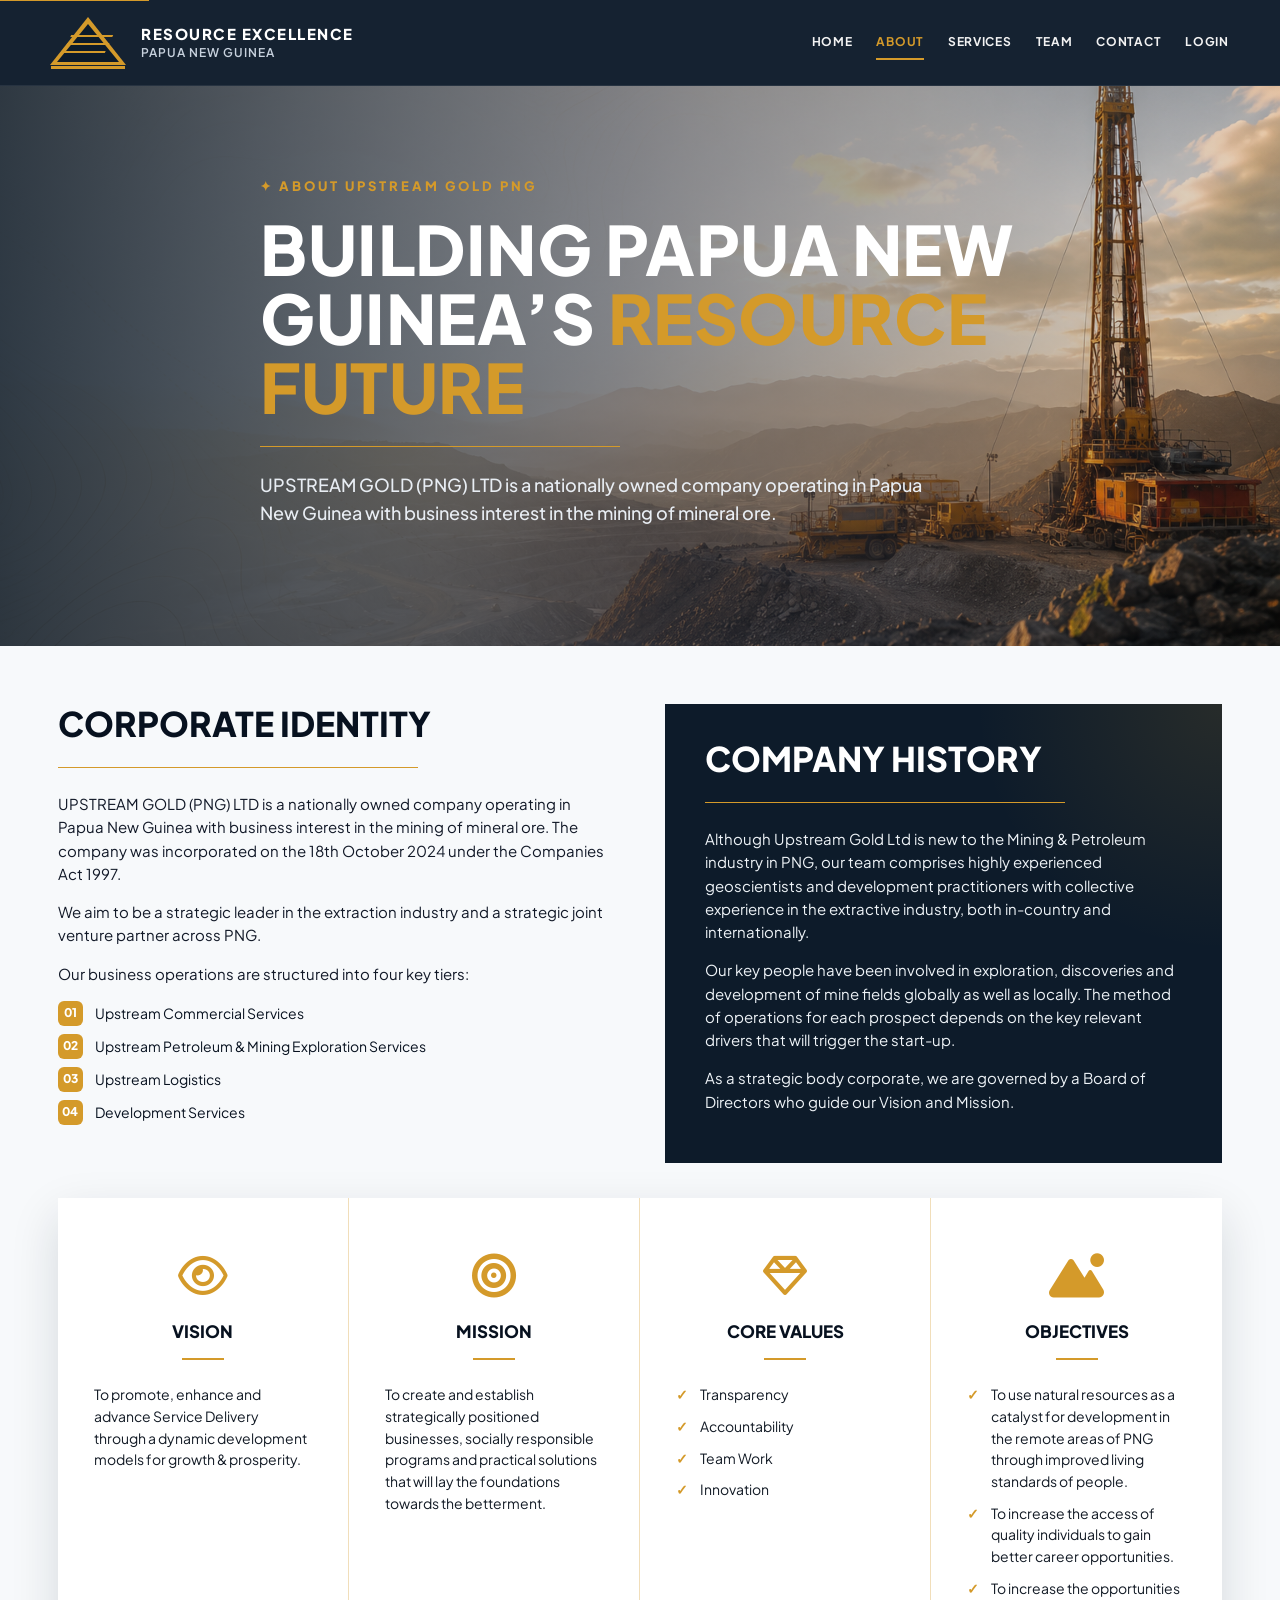
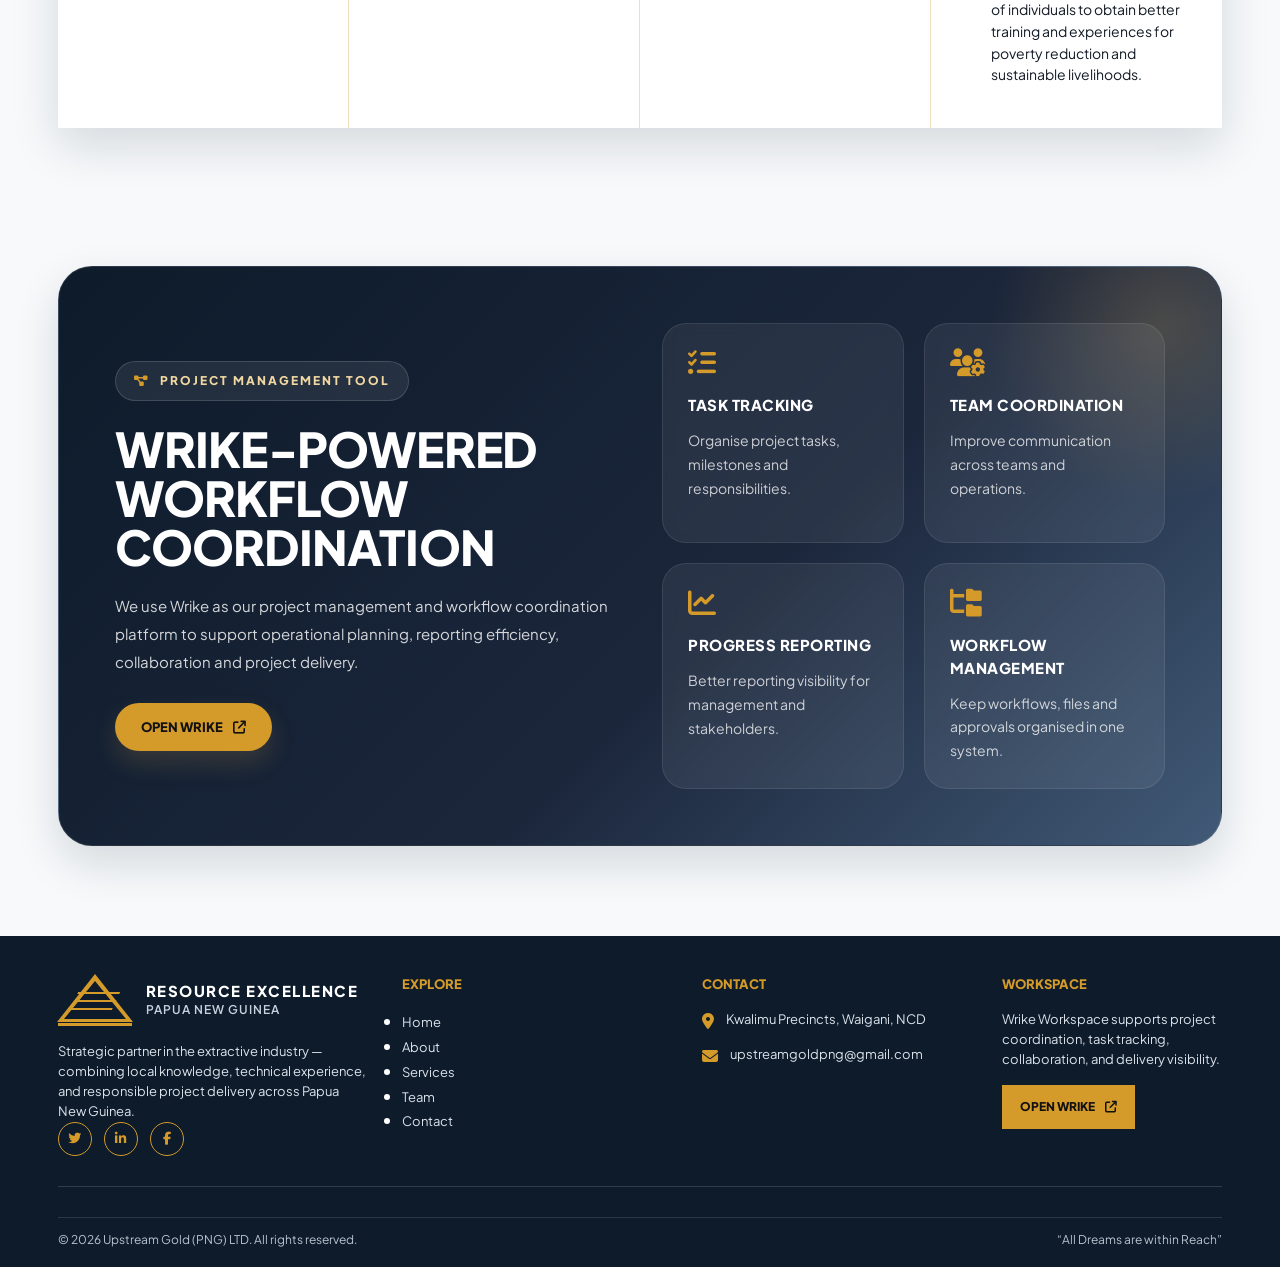
==== about.html @ c5312978 "Update about.html" ====
<!DOCTYPE html>
<html lang="en">
<head>
  <meta charset="UTF-8" />
  <meta name="viewport" content="width=device-width, initial-scale=1.0, viewport-fit=cover" />
  <title>About Us | Upstream Gold PNG LTD</title>

  <link rel="preconnect" href="https://fonts.googleapis.com">
  <link rel="preconnect" href="https://fonts.gstatic.com" crossorigin>
  <link href="https://fonts.googleapis.com/css2?family=Plus+Jakarta+Sans:wght@400;500;600;700;800;900&display=swap" rel="stylesheet">
  <link rel="stylesheet" href="https://cdnjs.cloudflare.com/ajax/libs/font-awesome/6.5.0/css/all.min.css">

  <style>
    *{box-sizing:border-box;margin:0;padding:0}
    :root{
      --navy:#061523;
      --navy2:#081c2e;
      --gold:#d49a2a;
      --gold2:#b87915;
      --white:#fff;
      --cream:#f3f1ed;
      --text:#07111f;
      --muted:#505b67;
      --line:rgba(212,154,42,.32);
      --primary:#0d1b2a;
      --secondary:#1b263b;
      --accent:#415a77;
      --soft:#778da9;
      --light:#e0e1dd;
      --panel:#f7f9fb;
      --gold-deep:#b88324;
      --border:rgba(255,255,255,.14);
      --shadow:0 18px 45px rgba(13,27,42,.14);
    }

    html{scroll-behavior:smooth}
    body{
      font-family:"Plus Jakarta Sans",Arial,sans-serif;
      color:var(--text);
      background:var(--light);
      line-height:1.55;
      overflow-x:hidden;
    }

    a{text-decoration:none;color:inherit}
    img{max-width:100%;display:block}
    .container{width:min(1180px,91%);margin:auto}

    .skip-link{position:absolute;top:-40px;left:0;background:var(--gold);padding:8px 14px;z-index:100;color:#111;font-weight:800}
    .skip-link:focus{top:0}

    header{height:86px;background:rgba(13,27,42,.96);backdrop-filter:blur(12px);display:flex;align-items:center;border-bottom:1px solid rgba(255,255,255,.08);position:sticky;top:0;z-index:50}
    nav{display:flex;align-items:center;justify-content:space-between;width:min(1180px,92%);margin:auto;gap:24px}
    .brand{display:flex;align-items:center;gap:16px;color:#fff;min-width:max-content}
    .brand-mark{width:74px;height:52px;position:relative;border-bottom:3px solid var(--gold)}
    .brand-mark:before,.brand-mark:after{content:"";position:absolute;border-left:38px solid transparent;border-right:38px solid transparent;border-bottom:48px solid transparent;left:-1px;top:0}
    .brand-mark:before{border-bottom-color:var(--gold)}
    .brand-mark:after{border-left-width:31px;border-right-width:31px;border-bottom:38px solid var(--primary);left:6px;top:7px}
    .brand-mark span{position:absolute;z-index:2;left:16px;top:26px;width:42px;height:2px;background:var(--gold);box-shadow:0 -8px 0 var(--gold),0 8px 0 var(--gold);transform:skewX(-25deg)}
    .brand-title{font-size:15px;letter-spacing:1.5px;font-weight:900;line-height:1.12;text-transform:uppercase}
    .brand-title small{display:block;font-size:12px;color:#c8d2de;letter-spacing:1px;font-weight:600;margin-top:3px}
    .menu{display:flex;gap:24px;align-items:center;font-size:12px;text-transform:uppercase;letter-spacing:.7px;color:#f3f3f3;font-weight:700}
    .menu a{position:relative;white-space:nowrap}
    .menu a.active,.menu a:hover{color:var(--gold)}
    .menu a:after{content:"";position:absolute;left:0;bottom:-8px;width:0;height:2px;background:var(--gold);transition:.25s}
    .menu a:hover:after,.menu a.active:after{width:100%}
    .menu-toggle{display:none;background:none;border:0;color:var(--gold);font-size:26px;cursor:pointer}

    .logo-mark{
      width:58px;
      height:58px;
      position:relative;
    }

    .logo-mark:before{
      content:"";
      position:absolute;
      inset:0;
      clip-path:polygon(50% 0,100% 100%,76% 100%,50% 42%,24% 100%,0 100%);
      background:var(--gold);
    }

    .logo-mark:after{
      content:"";
      position:absolute;
      left:16px;
      top:27px;
      width:28px;
      height:20px;
      border-left:6px solid var(--primary);
      border-right:6px solid var(--primary);
      border-bottom:6px solid var(--primary);
      transform:skewX(-10deg);
    }

    .brand-text{
      font-weight:900;
      font-size:22px;
      line-height:1.05;
      letter-spacing:4px;
    }

    .brand-text small{
      display:block;
      font-size:8px;
      letter-spacing:.8px;
      color:#fff;
      margin-top:5px;
    }

    
.hero{
      min-height:560px;
      background:linear-gradient(90deg,rgba(13,27,42,.86) 0%,rgba(27,38,59,.55) 48%,rgba(13,27,42,.08) 100%),url('hero.png');
      background-size:cover;
      background-position:center;
      display:flex;
      align-items:center;
      position:relative;
      color:#fff;
    }

    .hero-content{
      max-width:760px;
      padding:76px 0;
    }

    .kicker{
      font-size:13px;
      letter-spacing:3px;
      color:var(--gold);
      text-transform:uppercase;
      font-weight:800;
      margin-bottom:18px;
    }

    .hero h1{
      font-size:clamp(38px,6vw,68px);
      line-height:1.02;
      text-transform:uppercase;
      letter-spacing:.5px;
      font-weight:900;
      color:#fff;
      max-width:850px;
    }

    .hero h1 span{
      color:var(--gold);
    }

    .gold-line{
      height:1px;
      background:var(--gold);
      width:min(360px,80%);
      margin:24px 0;
    }

    .hero p{
      font-size:18px;
      max-width:670px;
      color:#e8edf3;
      margin-bottom:30px;
      font-weight:500;
    }


    

    .section{
      padding:58px 0 0;
      background:var(--panel);
    }

    .identity-grid{
      display:grid;
      grid-template-columns:1fr 1fr;
      gap:50px;
      align-items:stretch;
    }

    .identity-card{
      padding:0 0 25px;
    }

    .history-card{
      background:var(--primary);
      color:#fff;
      padding:35px 40px;
      min-height:360px;
      background-image:radial-gradient(circle at top right,rgba(212,154,42,.13),transparent 34%);
    }

    .section-title{
      font-size:34px;
      font-weight:900;
      text-transform:uppercase;
      line-height:1.15;
      margin-bottom:14px;
    }

    .identity-card p,
    .history-card p{
      font-size:15px;
      margin-bottom:15px;
    }

    .identity-card p{color:#111827}
    .history-card p{color:#eef3f7}

    .tiers{
      margin-top:16px;
      display:grid;
      gap:8px;
    }

    .tier{
      display:flex;
      align-items:center;
      gap:12px;
      font-size:14px;
    }

    .tier span{
      width:25px;
      height:25px;
      border-radius:6px;
      background:var(--gold);
      color:#fff;
      font-size:12px;
      font-weight:900;
      display:grid;
      place-items:center;
    }

    .values-wrap{
      padding:35px 0 58px;
      background:var(--panel);
    }

    .values-grid{
      background:#ffffff;
      display:grid;
      grid-template-columns:repeat(4,1fr);
      box-shadow:var(--shadow);
    }

    .value-card{
      padding:42px 36px;
      min-height:310px;
      border-right:1px solid var(--line);
      text-align:left;
    }

    .value-card:last-child{border-right:none}

    .value-card .icon{
      color:var(--gold);
      font-size:44px;
      height:56px;
      margin-bottom:22px;
      text-align:center;
    }

    .value-card h3{
      text-align:center;
      font-size:17px;
      font-weight:900;
      text-transform:uppercase;
      margin-bottom:14px;
    }

    .value-card .small-line{
      width:42px;
      height:2px;
      background:var(--gold);
      margin:0 auto 24px;
    }

    .value-card p,
    .value-card li{
      font-size:14px;
      color:#121a25;
    }

    .value-card ul{
      list-style:none;
      display:grid;
      gap:10px;
    }

    .value-card li{
      display:flex;
      gap:12px;
      align-items:flex-start;
    }

    .value-card li:before{
      content:"✓";
      color:var(--gold);
      font-weight:900;
    }

    footer{
      background:var(--primary);
      color:#fff;
      padding:38px 0 18px;
    }

    .footer-grid{
      display:grid;
      grid-template-columns:1.4fr 1.2fr 1.2fr 1fr;
      gap:35px;
      padding-bottom:30px;
      border-bottom:1px solid rgba(255,255,255,.15);
    }

    .footer-brand{
      display:flex;
      align-items:center;
      gap:14px;
      margin-bottom:15px;
    }

    footer h4{
      color:var(--gold);
      font-size:13px;
      text-transform:uppercase;
      margin-bottom:15px;
      font-weight:900;
    }

    footer p,
    footer a{
      color:#dbe3ec;
      font-size:13px;
    }

    .footer-links{
      columns:2;
    }

    .footer-links a{
      display:block;
      margin-bottom:8px;
    }

    .contact-line{
      display:flex;
      gap:12px;
      margin-bottom:10px;
      align-items:flex-start;
    }

    .contact-line i{color:var(--gold);margin-top:3px}

    .social{
      display:flex;
      gap:12px;
    }

    .social a{
      width:34px;
      height:34px;
      border:1px solid var(--gold);
      border-radius:50%;
      color:var(--gold);
      display:grid;
      place-items:center;
      font-size:13px;
    }

    .copy{
      display:flex;
      justify-content:space-between;
      gap:20px;
      padding-top:18px;
      color:#b7c1cc;
      font-size:12px;
    }

    @media(max-width:980px){
      .identity-grid{grid-template-columns:1fr}
      .values-grid{grid-template-columns:1fr 1fr}
      .footer-grid{grid-template-columns:1fr 1fr}
    }

    @media(max-width:820px){
      .menu-toggle{display:block}
      .menu{position:fixed;top:86px;left:-100%;width:min(340px,88%);height:calc(100vh - 86px);background:var(--primary);flex-direction:column;align-items:flex-start;padding:28px;transition:.3s;box-shadow:20px 0 45px rgba(0,0,0,.2)}
      .menu.active{left:0}
      .brand-title{display:none}
    }

    
.footer ul{list-style:none;padding:0}
.footer li{margin:8px 0}
.footer li a{display:flex;justify-content:space-between;gap:10px}
.footer li a:after{content:'›';color:var(--gold)}
.footer li a:hover{color:var(--gold)}
.wrike-btn{display:inline-flex;align-items:center;gap:10px;background:var(--gold);color:#111;font-weight:900;text-transform:uppercase;font-size:12px;padding:13px 18px;margin-top:15px}
.copyright{border-top:1px solid rgba(255,255,255,.12);margin-top:30px;padding-top:13px;display:flex;justify-content:space-between;font-size:12px;color:#b9c3cf;gap:16px}


@media(max-width:560px){
      .hero h1{font-size:40px}
      .hero{min-height:500px}
      .values-grid{grid-template-columns:1fr}
      .value-card{border-right:none;border-bottom:1px solid var(--line)}
      .footer-grid{grid-template-columns:1fr}
      .copy{flex-direction:column}
    }
  

/* WRIKE SECTION - MATCHED TO SERVICES STYLE + ABOUT PALETTE */
.wrike-section{
  padding:80px 0 90px;
  background:var(--panel);
}

.wrike-card{
  background:linear-gradient(135deg,var(--primary) 0%,var(--secondary) 58%,var(--accent) 100%);
  border-radius:34px;
  padding:56px;
  display:grid;
  grid-template-columns:1fr 1fr;
  gap:45px;
  color:#fff;
  box-shadow:var(--shadow);
  align-items:stretch;
  border:1px solid rgba(255,255,255,.10);
  position:relative;
  overflow:hidden;
}

.wrike-card:before{
  content:"";
  position:absolute;
  width:360px;
  height:360px;
  border-radius:50%;
  right:-120px;
  top:-120px;
  background:radial-gradient(circle,rgba(212,162,76,.22),transparent 68%);
  pointer-events:none;
}

.wrike-left,
.wrike-right{
  position:relative;
  z-index:1;
  display:flex;
  flex-direction:column;
  justify-content:center;
}

.wrike-badge{
  display:inline-flex;
  align-items:center;
  gap:10px;
  padding:10px 18px;
  border-radius:50px;
  background:rgba(255,255,255,.08);
  border:1px solid rgba(255,255,255,.14);
  margin-bottom:24px;
  font-size:12px;
  text-transform:uppercase;
  letter-spacing:2px;
  color:#f1d7a1;
  font-weight:800;
  width:fit-content;
}

.wrike-badge i{
  color:var(--gold);
}

.wrike-left h3{
  font-size:clamp(32px,4vw,48px);
  margin-bottom:20px;
  line-height:1.02;
  font-weight:900;
  letter-spacing:-.8px;
  text-transform:uppercase;
}

.wrike-left p{
  line-height:1.85;
  color:rgba(255,255,255,.82);
  margin-bottom:28px;
  font-size:15px;
  max-width:560px;
}

.wrike-login-btn{
  display:inline-flex;
  align-items:center;
  gap:10px;
  background:var(--gold);
  color:#111;
  text-decoration:none;
  padding:14px 26px;
  border-radius:50px;
  font-weight:900;
  transition:.3s ease;
  width:fit-content;
  text-transform:uppercase;
  font-size:13px;
  box-shadow:0 12px 24px rgba(212,162,76,.18);
}

.wrike-login-btn:hover{
  background:#e0af58;
  transform:translateY(-3px);
}

.wrike-grid{
  display:grid;
  grid-template-columns:repeat(2,1fr);
  gap:20px;
  height:100%;
}

.wrike-feature{
  background:rgba(255,255,255,.065);
  border-radius:24px;
  padding:25px;
  border:1px solid rgba(255,255,255,.09);
  display:flex;
  flex-direction:column;
  min-height:220px;
  backdrop-filter:blur(6px);
  transition:.3s ease;
}

.wrike-feature:hover{
  background:rgba(255,255,255,.095);
  transform:translateY(-5px);
}

.wrike-feature i{
  color:var(--gold);
  font-size:28px;
  margin-bottom:16px;
}

.wrike-feature h4{
  margin-bottom:12px;
  font-size:15px;
  min-height:24px;
  text-transform:uppercase;
  letter-spacing:.5px;
  font-weight:900;
}

.wrike-feature p{
  line-height:1.7;
  color:rgba(255,255,255,.76);
  font-size:14px;
}

@media(max-width:1040px){
  .wrike-card{
    grid-template-columns:1fr;
  }
}

@media(max-width:768px){
  .wrike-section{
    padding:60px 0 70px;
  }

  .wrike-card{
    padding:40px 28px;
    border-radius:26px;
  }

  .wrike-grid{
    grid-template-columns:1fr;
  }

  .wrike-feature{
    min-height:auto;
  }
}

</style>
</head>

<body>
<a href="#main-content" class="skip-link">Skip to content</a>

<header>
  <nav>
    <a class="brand" href="index.html" aria-label="Home">
      <div class="brand-mark"><span></span></div>
      <div class="brand-title">Resource Excellence<small>Papua New Guinea</small></div>
    </a>
    <button class="menu-toggle" id="mobileMenuBtn" aria-label="Menu" aria-expanded="false"><i class="fas fa-bars"></i></button>
    <div class="menu" id="navLinks">
      <a href="index.html">Home</a>
      <a href="about.html" class="active">About</a>
      <a href="services.html">Services</a>
      <a href="team.html">Team</a>
      <a href="contact.html">Contact</a>
      <a href="login.html">Login</a>
    </div>
  </nav>
</header>

<main id="main-content">

  <section class="hero">
    <div class="container hero-content">
      <div class="kicker">✦ About Upstream Gold PNG</div>
      <h1>Building Papua New Guinea’s <span>Resource Future</span></h1>
      <div class="gold-line"></div>

      <p>
        UPSTREAM GOLD (PNG) LTD is a nationally owned company operating in Papua New Guinea
        with business interest in the mining of mineral ore.
      </p>

      
    </div>
  </section>

  <section class="section">
    <div class="container identity-grid">

      <div class="identity-card">
        <h2 class="section-title">Corporate Identity</h2>
        <div class="gold-line"></div>

        <p>
          UPSTREAM GOLD (PNG) LTD is a nationally owned company operating in Papua New Guinea
          with business interest in the mining of mineral ore. The company was incorporated on
          the 18th October 2024 under the Companies Act 1997.
        </p>

        <p>
          We aim to be a strategic leader in the extraction industry and a strategic joint
          venture partner across PNG.
        </p>

        <p>Our business operations are structured into four key tiers:</p>

        <div class="tiers">
          <div class="tier"><span>01</span> Upstream Commercial Services</div>
          <div class="tier"><span>02</span> Upstream Petroleum & Mining Exploration Services</div>
          <div class="tier"><span>03</span> Upstream Logistics</div>
          <div class="tier"><span>04</span> Development Services</div>
        </div>
      </div>

      <div class="history-card">
        <h2 class="section-title">Company History</h2>
        <div class="gold-line"></div>

        <p>
          Although Upstream Gold Ltd is new to the Mining & Petroleum industry in PNG, our team
          comprises highly experienced geoscientists and development practitioners with collective
          experience in the extractive industry, both in-country and internationally.
        </p>

        <p>
          Our key people have been involved in exploration, discoveries and development of mine
          fields globally as well as locally. The method of operations for each prospect depends
          on the key relevant drivers that will trigger the start-up.
        </p>

        <p>
          As a strategic body corporate, we are governed by a Board of Directors who guide our
          Vision and Mission.
        </p>
      </div>

    </div>
  </section>

  <section class="values-wrap">
    <div class="container">
      <div class="values-grid">

        <div class="value-card">
          <div class="icon"><i class="fa-regular fa-eye"></i></div>
          <h3>Vision</h3>
          <div class="small-line"></div>
          <p>
            To promote, enhance and advance Service Delivery through a dynamic development
            models for growth & prosperity.
          </p>
        </div>

        <div class="value-card">
          <div class="icon"><i class="fa-solid fa-bullseye"></i></div>
          <h3>Mission</h3>
          <div class="small-line"></div>
          <p>
            To create and establish strategically positioned businesses, socially responsible
            programs and practical solutions that will lay the foundations towards the betterment.
          </p>
        </div>

        <div class="value-card">
          <div class="icon"><i class="fa-regular fa-gem"></i></div>
          <h3>Core Values</h3>
          <div class="small-line"></div>
          <ul>
            <li>Transparency</li>
            <li>Accountability</li>
            <li>Team Work</li>
            <li>Innovation</li>
          </ul>
        </div>

        <div class="value-card">
          <div class="icon"><i class="fa-solid fa-mountain-sun"></i></div>
          <h3>Objectives</h3>
          <div class="small-line"></div>
          <ul>
            <li>To use natural resources as a catalyst for development in the remote areas of PNG through improved living standards of people.</li>
            <li>To increase the access of quality individuals to gain better career opportunities.</li>
            <li>To increase the opportunities of individuals to obtain better training and experiences for poverty reduction and sustainable livelihoods.</li>
          </ul>
        </div>

      </div>
    </div>
  </section>




<section class="wrike-section" id="wrike-workspace">
  <div class="container">
    <div class="wrike-card">

      <div class="wrike-left">
        <div class="wrike-badge">
          <i class="fas fa-diagram-project"></i>
          Project Management Tool
        </div>

        <h3>Wrike-powered workflow coordination</h3>

        <p>
          We use Wrike as our project management and workflow coordination platform
          to support operational planning, reporting efficiency, collaboration and
          project delivery.
        </p>

        <a href="https://login.wrike.com/login/" class="wrike-login-btn" target="_blank" rel="noopener noreferrer">
          Open Wrike <i class="fas fa-arrow-up-right-from-square"></i>
        </a>
      </div>

      <div class="wrike-right">
        <div class="wrike-grid">

          <div class="wrike-feature">
            <i class="fas fa-list-check"></i>
            <h4>Task Tracking</h4>
            <p>Organise project tasks, milestones and responsibilities.</p>
          </div>

          <div class="wrike-feature">
            <i class="fas fa-users-gear"></i>
            <h4>Team Coordination</h4>
            <p>Improve communication across teams and operations.</p>
          </div>

          <div class="wrike-feature">
            <i class="fas fa-chart-line"></i>
            <h4>Progress Reporting</h4>
            <p>Better reporting visibility for management and stakeholders.</p>
          </div>

          <div class="wrike-feature">
            <i class="fas fa-folder-tree"></i>
            <h4>Workflow Management</h4>
            <p>Keep workflows, files and approvals organised in one system.</p>
          </div>

        </div>
      </div>

    </div>
  </div>
</section>


</main>


<footer>
  <div class="container footer-grid">
    <div>
      <div class="footer-brand">
        <div class="brand-mark"><span></span></div>
        <div class="brand-title">Resource Excellence<small>Papua New Guinea</small></div>
      </div>
      <p>
        Strategic partner in the extractive industry — combining local knowledge,
        technical experience, and responsible project delivery across Papua New Guinea.
      </p>
      <div class="social">
        <a href="#" aria-label="Twitter"><i class="fab fa-twitter"></i></a>
        <a href="#" aria-label="LinkedIn"><i class="fab fa-linkedin-in"></i></a>
        <a href="#" aria-label="Facebook"><i class="fab fa-facebook-f"></i></a>
      </div>
    </div>

    <div>
      <h4>Explore</h4>
      <ul>
        <li><a href="index.html">Home</a></li>
        <li><a href="about.html">About</a></li>
        <li><a href="services.html">Services</a></li>
        <li><a href="team.html">Team</a></li>
        <li><a href="contact.html">Contact</a></li>
      </ul>
    </div>

    <div>
      <h4>Contact</h4>
      <div class="contact-line">
        <span><i class="fas fa-location-dot"></i></span>
        <p>Kwalimu Precincts, Waigani, NCD</p>
      </div>
      <div class="contact-line">
        <span><i class="fas fa-envelope"></i></span>
        <p>upstreamgoldpng@gmail.com</p>
      </div>
    </div>

    <div>
      <h4>Workspace</h4>
      <p>
        Wrike Workspace supports project coordination, task tracking,
        collaboration, and delivery visibility.
      </p>
      <a class="wrike-btn" href="https://login.wrike.com/login/" target="_blank">
        Open Wrike <i class="fas fa-arrow-up-right-from-square"></i>
      </a>
    </div>
  </div>

  <div class="container copyright">
    <span>© 2026 Upstream Gold (PNG) LTD. All rights reserved.</span>
    <span>“All Dreams are within Reach”</span>
  </div>
</footer>


<script>
  const menuBtn = document.getElementById('mobileMenuBtn');
  const navLinks = document.getElementById('navLinks');
  if(menuBtn && navLinks){
    menuBtn.addEventListener('click',()=>{
      const expanded = navLinks.classList.toggle('active');
      menuBtn.setAttribute('aria-expanded', expanded ? 'true' : 'false');
    });
    document.querySelectorAll('.menu a').forEach(link=>{
      link.addEventListener('click',()=>{
        navLinks.classList.remove('active');
        menuBtn.setAttribute('aria-expanded','false');
      });
    });
  }
</script>

</body>
</html>
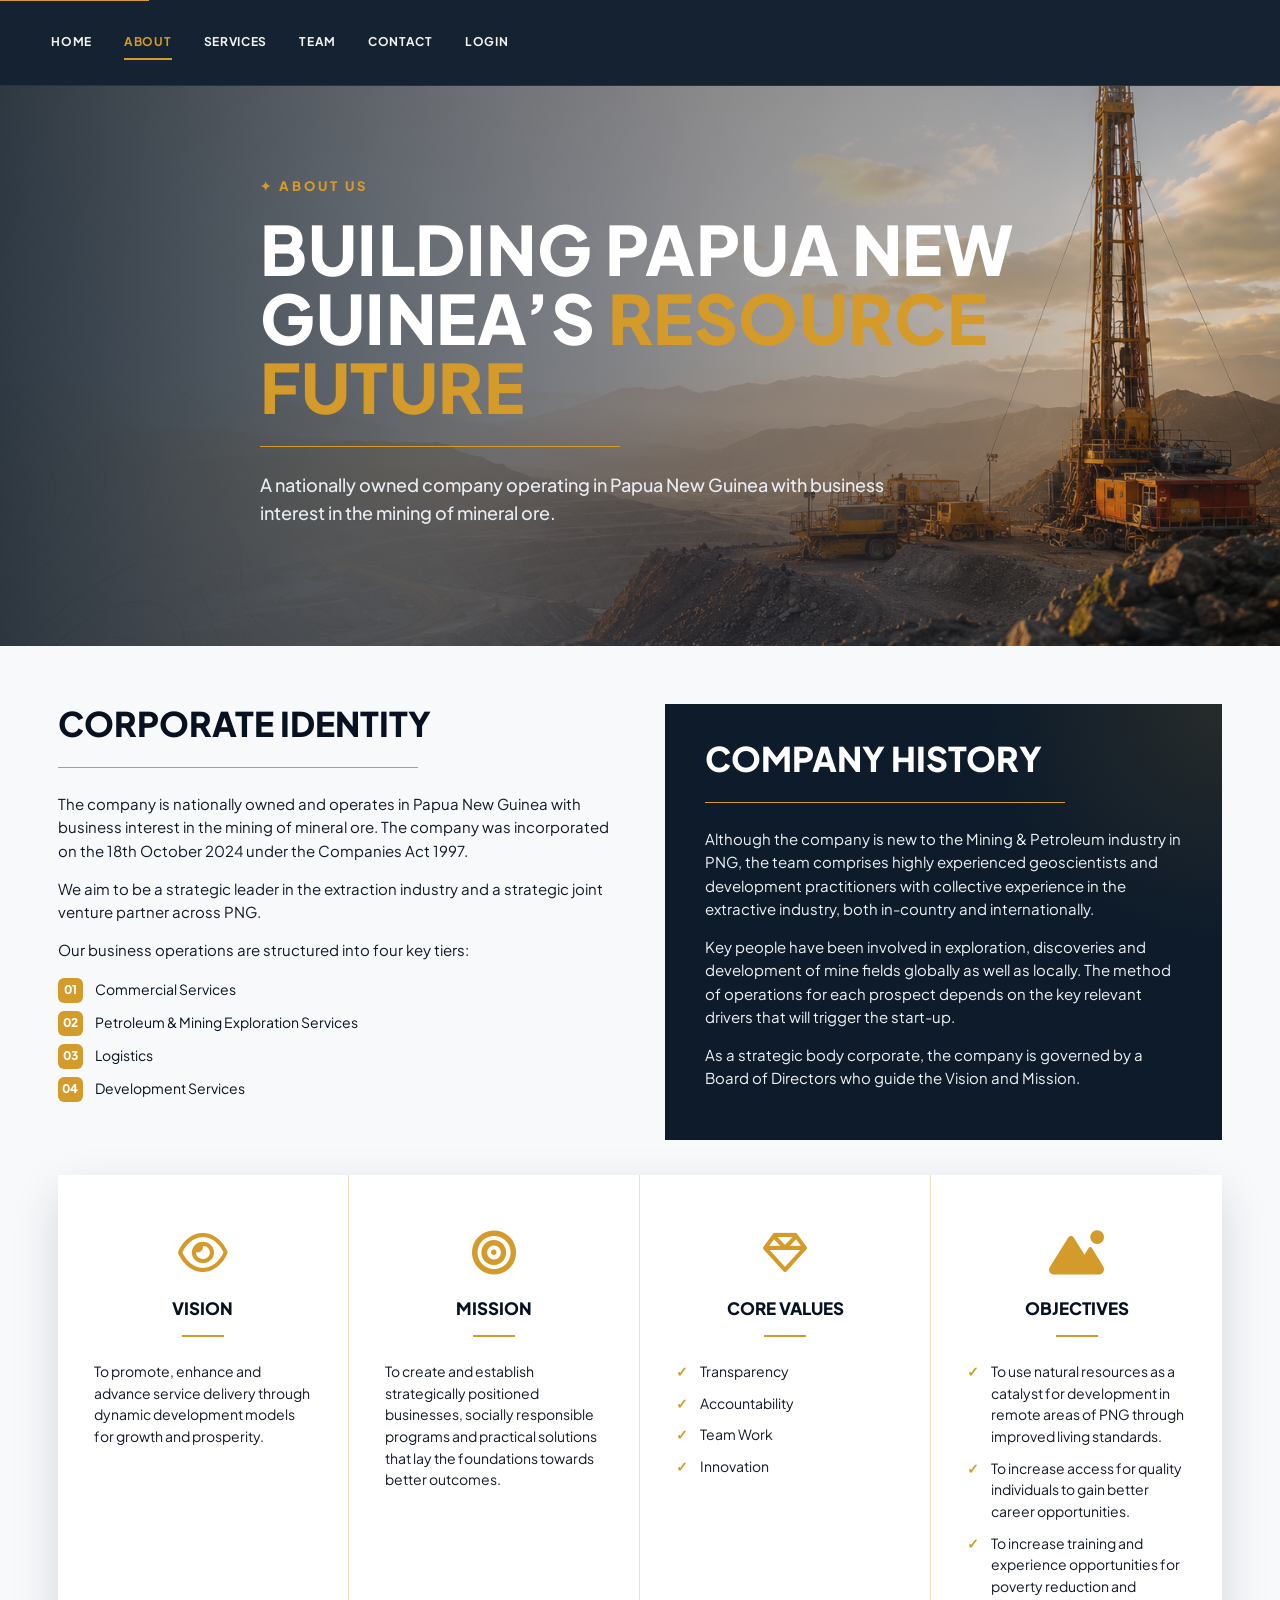
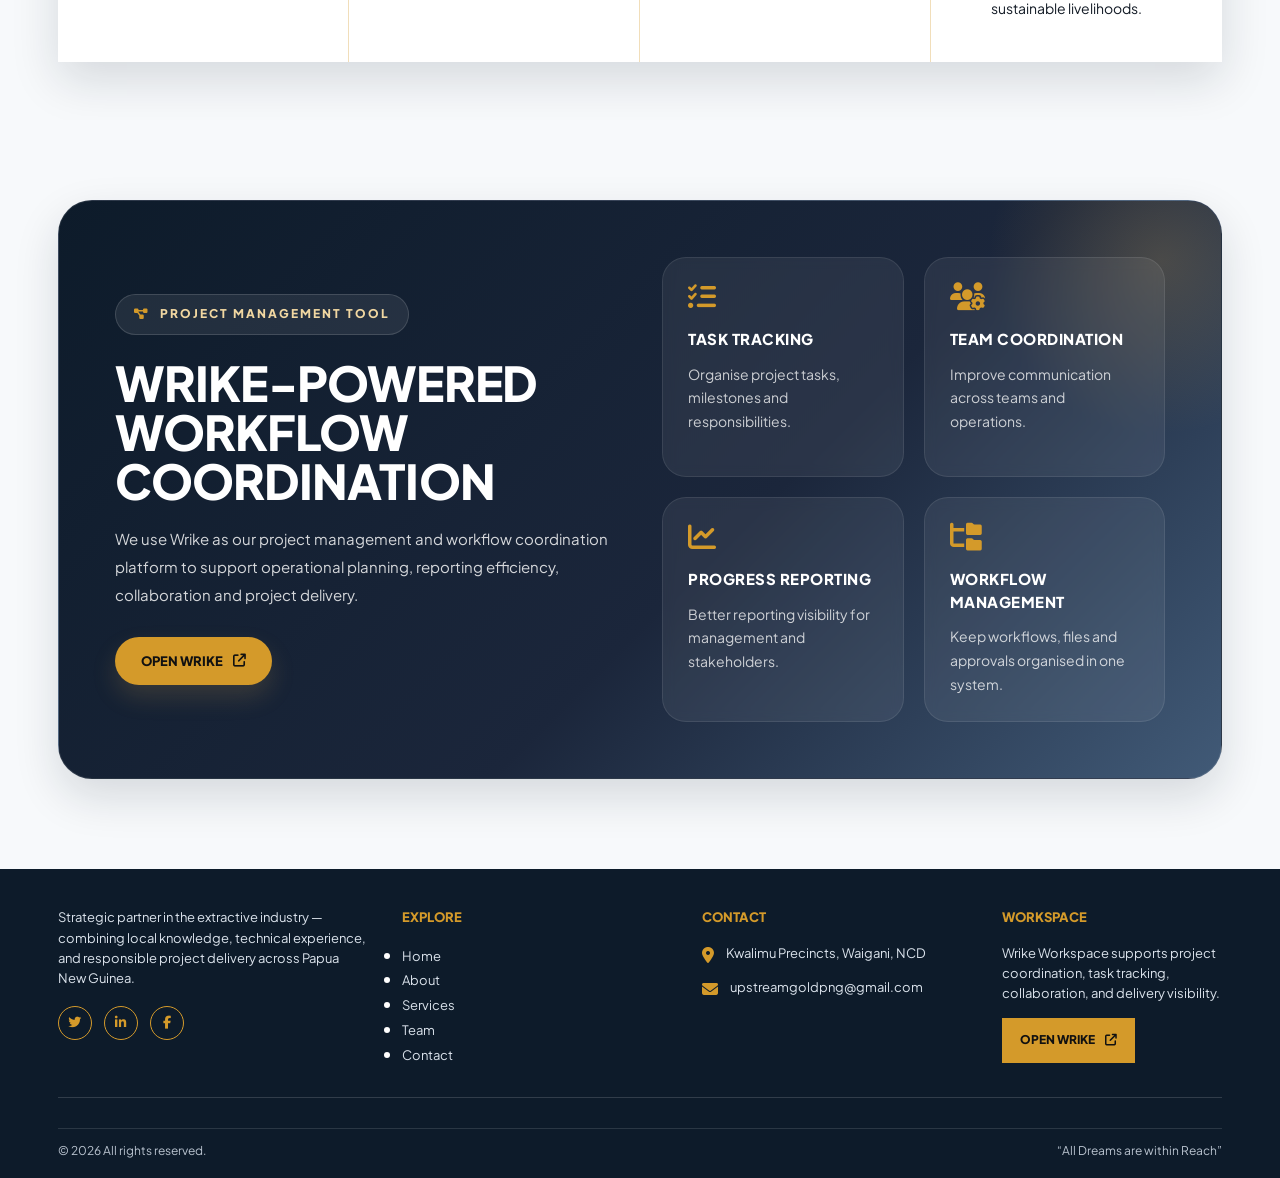
==== commit f2eccdbe: "Update about.html" ====
--- a/about.html
+++ b/about.html
@@ -3,7 +3,7 @@
 <head>
   <meta charset="UTF-8" />
   <meta name="viewport" content="width=device-width, initial-scale=1.0, viewport-fit=cover" />
-  <title>About Us | Upstream Gold PNG LTD</title>
+  <title>About Us | Who We Are</title>
 
   <link rel="preconnect" href="https://fonts.googleapis.com">
   <link rel="preconnect" href="https://fonts.gstatic.com" crossorigin>
@@ -12,6 +12,7 @@
 
   <style>
     *{box-sizing:border-box;margin:0;padding:0}
+
     :root{
       --navy:#061523;
       --navy2:#081c2e;
@@ -34,6 +35,7 @@
     }
 
     html{scroll-behavior:smooth}
+
     body{
       font-family:"Plus Jakarta Sans",Arial,sans-serif;
       color:var(--text);
@@ -46,70 +48,95 @@
     img{max-width:100%;display:block}
     .container{width:min(1180px,91%);margin:auto}
 
-    .skip-link{position:absolute;top:-40px;left:0;background:var(--gold);padding:8px 14px;z-index:100;color:#111;font-weight:800}
+    .skip-link{
+      position:absolute;
+      top:-40px;
+      left:0;
+      background:var(--gold);
+      padding:8px 14px;
+      z-index:100;
+      color:#111;
+      font-weight:800;
+    }
+
     .skip-link:focus{top:0}
 
-    header{height:86px;background:rgba(13,27,42,.96);backdrop-filter:blur(12px);display:flex;align-items:center;border-bottom:1px solid rgba(255,255,255,.08);position:sticky;top:0;z-index:50}
-    nav{display:flex;align-items:center;justify-content:space-between;width:min(1180px,92%);margin:auto;gap:24px}
-    .brand{display:flex;align-items:center;gap:16px;color:#fff;min-width:max-content}
-    .brand-mark{width:74px;height:52px;position:relative;border-bottom:3px solid var(--gold)}
-    .brand-mark:before,.brand-mark:after{content:"";position:absolute;border-left:38px solid transparent;border-right:38px solid transparent;border-bottom:48px solid transparent;left:-1px;top:0}
-    .brand-mark:before{border-bottom-color:var(--gold)}
-    .brand-mark:after{border-left-width:31px;border-right-width:31px;border-bottom:38px solid var(--primary);left:6px;top:7px}
-    .brand-mark span{position:absolute;z-index:2;left:16px;top:26px;width:42px;height:2px;background:var(--gold);box-shadow:0 -8px 0 var(--gold),0 8px 0 var(--gold);transform:skewX(-25deg)}
-    .brand-title{font-size:15px;letter-spacing:1.5px;font-weight:900;line-height:1.12;text-transform:uppercase}
-    .brand-title small{display:block;font-size:12px;color:#c8d2de;letter-spacing:1px;font-weight:600;margin-top:3px}
-    .menu{display:flex;gap:24px;align-items:center;font-size:12px;text-transform:uppercase;letter-spacing:.7px;color:#f3f3f3;font-weight:700}
-    .menu a{position:relative;white-space:nowrap}
-    .menu a.active,.menu a:hover{color:var(--gold)}
-    .menu a:after{content:"";position:absolute;left:0;bottom:-8px;width:0;height:2px;background:var(--gold);transition:.25s}
-    .menu a:hover:after,.menu a.active:after{width:100%}
-    .menu-toggle{display:none;background:none;border:0;color:var(--gold);font-size:26px;cursor:pointer}
-
-    .logo-mark{
-      width:58px;
-      height:58px;
+    header{
+      height:86px;
+      background:rgba(13,27,42,.96);
+      backdrop-filter:blur(12px);
+      display:flex;
+      align-items:center;
+      border-bottom:1px solid rgba(255,255,255,.08);
+      position:sticky;
+      top:0;
+      z-index:50;
+    }
+
+    nav{
+      display:flex;
+      align-items:center;
+      justify-content:flex-start;
+      width:min(1180px,92%);
+      margin:auto;
+      gap:24px;
       position:relative;
     }
 
-    .logo-mark:before{
+    .brand,
+    .footer-brand{
+      display:none;
+    }
+
+    .menu{
+      display:flex;
+      gap:32px;
+      align-items:center;
+      justify-content:flex-start;
+      font-size:12px;
+      text-transform:uppercase;
+      letter-spacing:.7px;
+      color:#f3f3f3;
+      font-weight:700;
+    }
+
+    .menu a{
+      position:relative;
+      white-space:nowrap;
+    }
+
+    .menu a.active,
+    .menu a:hover{
+      color:var(--gold);
+    }
+
+    .menu a:after{
       content:"";
       position:absolute;
-      inset:0;
-      clip-path:polygon(50% 0,100% 100%,76% 100%,50% 42%,24% 100%,0 100%);
+      left:0;
+      bottom:-8px;
+      width:0;
+      height:2px;
       background:var(--gold);
-    }
-
-    .logo-mark:after{
-      content:"";
-      position:absolute;
-      left:16px;
-      top:27px;
-      width:28px;
-      height:20px;
-      border-left:6px solid var(--primary);
-      border-right:6px solid var(--primary);
-      border-bottom:6px solid var(--primary);
-      transform:skewX(-10deg);
-    }
-
-    .brand-text{
-      font-weight:900;
-      font-size:22px;
-      line-height:1.05;
-      letter-spacing:4px;
-    }
-
-    .brand-text small{
-      display:block;
-      font-size:8px;
-      letter-spacing:.8px;
-      color:#fff;
-      margin-top:5px;
-    }
-
-    
-.hero{
+      transition:.25s;
+    }
+
+    .menu a:hover:after,
+    .menu a.active:after{
+      width:100%;
+    }
+
+    .menu-toggle{
+      display:none;
+      background:none;
+      border:0;
+      color:var(--gold);
+      font-size:26px;
+      cursor:pointer;
+      margin-left:auto;
+    }
+
+    .hero{
       min-height:560px;
       background:linear-gradient(90deg,rgba(13,27,42,.86) 0%,rgba(27,38,59,.55) 48%,rgba(13,27,42,.08) 100%),url('hero.png');
       background-size:cover;
@@ -144,9 +171,7 @@
       max-width:850px;
     }
 
-    .hero h1 span{
-      color:var(--gold);
-    }
+    .hero h1 span{color:var(--gold)}
 
     .gold-line{
       height:1px;
@@ -162,9 +187,6 @@
       margin-bottom:30px;
       font-weight:500;
     }
-
-
-    
 
     .section{
       padding:58px 0 0;
@@ -300,6 +322,150 @@
       font-weight:900;
     }
 
+    .wrike-section{
+      padding:80px 0 90px;
+      background:var(--panel);
+    }
+
+    .wrike-card{
+      background:linear-gradient(135deg,var(--primary) 0%,var(--secondary) 58%,var(--accent) 100%);
+      border-radius:34px;
+      padding:56px;
+      display:grid;
+      grid-template-columns:1fr 1fr;
+      gap:45px;
+      color:#fff;
+      box-shadow:var(--shadow);
+      align-items:stretch;
+      border:1px solid rgba(255,255,255,.10);
+      position:relative;
+      overflow:hidden;
+    }
+
+    .wrike-card:before{
+      content:"";
+      position:absolute;
+      width:360px;
+      height:360px;
+      border-radius:50%;
+      right:-120px;
+      top:-120px;
+      background:radial-gradient(circle,rgba(212,162,76,.22),transparent 68%);
+      pointer-events:none;
+    }
+
+    .wrike-left,
+    .wrike-right{
+      position:relative;
+      z-index:1;
+      display:flex;
+      flex-direction:column;
+      justify-content:center;
+    }
+
+    .wrike-badge{
+      display:inline-flex;
+      align-items:center;
+      gap:10px;
+      padding:10px 18px;
+      border-radius:50px;
+      background:rgba(255,255,255,.08);
+      border:1px solid rgba(255,255,255,.14);
+      margin-bottom:24px;
+      font-size:12px;
+      text-transform:uppercase;
+      letter-spacing:2px;
+      color:#f1d7a1;
+      font-weight:800;
+      width:fit-content;
+    }
+
+    .wrike-badge i{color:var(--gold)}
+
+    .wrike-left h3{
+      font-size:clamp(32px,4vw,48px);
+      margin-bottom:20px;
+      line-height:1.02;
+      font-weight:900;
+      letter-spacing:-.8px;
+      text-transform:uppercase;
+    }
+
+    .wrike-left p{
+      line-height:1.85;
+      color:rgba(255,255,255,.82);
+      margin-bottom:28px;
+      font-size:15px;
+      max-width:560px;
+    }
+
+    .wrike-login-btn{
+      display:inline-flex;
+      align-items:center;
+      gap:10px;
+      background:var(--gold);
+      color:#111;
+      text-decoration:none;
+      padding:14px 26px;
+      border-radius:50px;
+      font-weight:900;
+      transition:.3s ease;
+      width:fit-content;
+      text-transform:uppercase;
+      font-size:13px;
+      box-shadow:0 12px 24px rgba(212,162,76,.18);
+    }
+
+    .wrike-login-btn:hover{
+      background:#e0af58;
+      transform:translateY(-3px);
+    }
+
+    .wrike-grid{
+      display:grid;
+      grid-template-columns:repeat(2,1fr);
+      gap:20px;
+      height:100%;
+    }
+
+    .wrike-feature{
+      background:rgba(255,255,255,.065);
+      border-radius:24px;
+      padding:25px;
+      border:1px solid rgba(255,255,255,.09);
+      display:flex;
+      flex-direction:column;
+      min-height:220px;
+      backdrop-filter:blur(6px);
+      transition:.3s ease;
+    }
+
+    .wrike-feature:hover{
+      background:rgba(255,255,255,.095);
+      transform:translateY(-5px);
+    }
+
+    .wrike-feature i{
+      color:var(--gold);
+      font-size:28px;
+      margin-bottom:16px;
+    }
+
+    .wrike-feature h4{
+      margin-bottom:12px;
+      font-size:15px;
+      min-height:24px;
+      text-transform:uppercase;
+      letter-spacing:.5px;
+      font-weight:900;
+    }
+
+    .wrike-feature p{
+      line-height:1.7;
+      color:rgba(255,255,255,.76);
+      font-size:14px;
+    }
+
     footer{
       background:var(--primary);
       color:#fff;
@@ -314,13 +480,6 @@
       border-bottom:1px solid rgba(255,255,255,.15);
     }
 
-    .footer-brand{
-      display:flex;
-      align-items:center;
-      gap:14px;
-      margin-bottom:15px;
-    }
-
     footer h4{
       color:var(--gold);
       font-size:13px;
@@ -335,13 +494,28 @@
       font-size:13px;
     }
 
-    .footer-links{
-      columns:2;
-    }
-
-    .footer-links a{
-      display:block;
-      margin-bottom:8px;
+    .footer ul{
+      list-style:none;
+      padding:0;
+    }
+
+    .footer li{
+      margin:8px 0;
+    }
+
+    .footer li a{
+      display:flex;
+      justify-content:space-between;
+      gap:10px;
+    }
+
+    .footer li a:after{
+      content:'›';
+      color:var(--gold);
+    }
+
+    .footer li a:hover{
+      color:var(--gold);
     }
 
     .contact-line{
@@ -351,11 +525,15 @@
       align-items:flex-start;
     }
 
-    .contact-line i{color:var(--gold);margin-top:3px}
+    .contact-line i{
+      color:var(--gold);
+      margin-top:3px;
+    }
 
     .social{
       display:flex;
       gap:12px;
+      margin-top:18px;
     }
 
     .social a{
@@ -369,13 +547,34 @@
       font-size:13px;
     }
 
-    .copy{
+    .wrike-btn{
+      display:inline-flex;
+      align-items:center;
+      gap:10px;
+      background:var(--gold);
+      color:#111;
+      font-weight:900;
+      text-transform:uppercase;
+      font-size:12px;
+      padding:13px 18px;
+      margin-top:15px;
+    }
+
+    .copyright{
+      border-top:1px solid rgba(255,255,255,.12);
+      margin-top:30px;
+      padding-top:13px;
       display:flex;
       justify-content:space-between;
-      gap:20px;
-      padding-top:18px;
-      color:#b7c1cc;
       font-size:12px;
+      color:#b9c3cf;
+      gap:16px;
+    }
+
+    @media(max-width:1040px){
+      .wrike-card{
+        grid-template-columns:1fr;
+      }
     }
 
     @media(max-width:980px){
@@ -386,216 +585,66 @@
 
     @media(max-width:820px){
       .menu-toggle{display:block}
-      .menu{position:fixed;top:86px;left:-100%;width:min(340px,88%);height:calc(100vh - 86px);background:var(--primary);flex-direction:column;align-items:flex-start;padding:28px;transition:.3s;box-shadow:20px 0 45px rgba(0,0,0,.2)}
+
+      .menu{
+        position:fixed;
+        top:86px;
+        left:-100%;
+        width:min(340px,88%);
+        height:calc(100vh - 86px);
+        background:var(--primary);
+        flex-direction:column;
+        align-items:flex-start;
+        padding:28px;
+        transition:.3s;
+        box-shadow:20px 0 45px rgba(0,0,0,.2);
+      }
+
       .menu.active{left:0}
-      .brand-title{display:none}
-    }
-
-    
-.footer ul{list-style:none;padding:0}
-.footer li{margin:8px 0}
-.footer li a{display:flex;justify-content:space-between;gap:10px}
-.footer li a:after{content:'›';color:var(--gold)}
-.footer li a:hover{color:var(--gold)}
-.wrike-btn{display:inline-flex;align-items:center;gap:10px;background:var(--gold);color:#111;font-weight:900;text-transform:uppercase;font-size:12px;padding:13px 18px;margin-top:15px}
-.copyright{border-top:1px solid rgba(255,255,255,.12);margin-top:30px;padding-top:13px;display:flex;justify-content:space-between;font-size:12px;color:#b9c3cf;gap:16px}
-
-
-@media(max-width:560px){
+    }
+
+    @media(max-width:768px){
+      .wrike-section{
+        padding:60px 0 70px;
+      }
+
+      .wrike-card{
+        padding:40px 28px;
+        border-radius:26px;
+      }
+
+      .wrike-grid{
+        grid-template-columns:1fr;
+      }
+
+      .wrike-feature{
+        min-height:auto;
+      }
+    }
+
+    @media(max-width:560px){
       .hero h1{font-size:40px}
       .hero{min-height:500px}
       .values-grid{grid-template-columns:1fr}
       .value-card{border-right:none;border-bottom:1px solid var(--line)}
       .footer-grid{grid-template-columns:1fr}
-      .copy{flex-direction:column}
-    }
-  
-
-/* WRIKE SECTION - MATCHED TO SERVICES STYLE + ABOUT PALETTE */
-.wrike-section{
-  padding:80px 0 90px;
-  background:var(--panel);
-}
-
-.wrike-card{
-  background:linear-gradient(135deg,var(--primary) 0%,var(--secondary) 58%,var(--accent) 100%);
-  border-radius:34px;
-  padding:56px;
-  display:grid;
-  grid-template-columns:1fr 1fr;
-  gap:45px;
-  color:#fff;
-  box-shadow:var(--shadow);
-  align-items:stretch;
-  border:1px solid rgba(255,255,255,.10);
-  position:relative;
-  overflow:hidden;
-}
-
-.wrike-card:before{
-  content:"";
-  position:absolute;
-  width:360px;
-  height:360px;
-  border-radius:50%;
-  right:-120px;
-  top:-120px;
-  background:radial-gradient(circle,rgba(212,162,76,.22),transparent 68%);
-  pointer-events:none;
-}
-
-.wrike-left,
-.wrike-right{
-  position:relative;
-  z-index:1;
-  display:flex;
-  flex-direction:column;
-  justify-content:center;
-}
-
-.wrike-badge{
-  display:inline-flex;
-  align-items:center;
-  gap:10px;
-  padding:10px 18px;
-  border-radius:50px;
-  background:rgba(255,255,255,.08);
-  border:1px solid rgba(255,255,255,.14);
-  margin-bottom:24px;
-  font-size:12px;
-  text-transform:uppercase;
-  letter-spacing:2px;
-  color:#f1d7a1;
-  font-weight:800;
-  width:fit-content;
-}
-
-.wrike-badge i{
-  color:var(--gold);
-}
-
-.wrike-left h3{
-  font-size:clamp(32px,4vw,48px);
-  margin-bottom:20px;
-  line-height:1.02;
-  font-weight:900;
-  letter-spacing:-.8px;
-  text-transform:uppercase;
-}
-
-.wrike-left p{
-  line-height:1.85;
-  color:rgba(255,255,255,.82);
-  margin-bottom:28px;
-  font-size:15px;
-  max-width:560px;
-}
-
-.wrike-login-btn{
-  display:inline-flex;
-  align-items:center;
-  gap:10px;
-  background:var(--gold);
-  color:#111;
-  text-decoration:none;
-  padding:14px 26px;
-  border-radius:50px;
-  font-weight:900;
-  transition:.3s ease;
-  width:fit-content;
-  text-transform:uppercase;
-  font-size:13px;
-  box-shadow:0 12px 24px rgba(212,162,76,.18);
-}
-
-.wrike-login-btn:hover{
-  background:#e0af58;
-  transform:translateY(-3px);
-}
-
-.wrike-grid{
-  display:grid;
-  grid-template-columns:repeat(2,1fr);
-  gap:20px;
-  height:100%;
-}
-
-.wrike-feature{
-  background:rgba(255,255,255,.065);
-  border-radius:24px;
-  padding:25px;
-  border:1px solid rgba(255,255,255,.09);
-  display:flex;
-  flex-direction:column;
-  min-height:220px;
-  backdrop-filter:blur(6px);
-  transition:.3s ease;
-}
-
-.wrike-feature:hover{
-  background:rgba(255,255,255,.095);
-  transform:translateY(-5px);
-}
-
-.wrike-feature i{
-  color:var(--gold);
-  font-size:28px;
-  margin-bottom:16px;
-}
-
-.wrike-feature h4{
-  margin-bottom:12px;
-  font-size:15px;
-  min-height:24px;
-  text-transform:uppercase;
-  letter-spacing:.5px;
-  font-weight:900;
-}
-
-.wrike-feature p{
-  line-height:1.7;
-  color:rgba(255,255,255,.76);
-  font-size:14px;
-}
-
-@media(max-width:1040px){
-  .wrike-card{
-    grid-template-columns:1fr;
-  }
-}
-
-@media(max-width:768px){
-  .wrike-section{
-    padding:60px 0 70px;
-  }
-
-  .wrike-card{
-    padding:40px 28px;
-    border-radius:26px;
-  }
-
-  .wrike-grid{
-    grid-template-columns:1fr;
-  }
-
-  .wrike-feature{
-    min-height:auto;
-  }
-}
-
-</style>
+      .copyright{flex-direction:column}
+    }
+  </style>
 </head>
 
 <body>
+
 <a href="#main-content" class="skip-link">Skip to content</a>
 
 <header>
   <nav>
-    <a class="brand" href="index.html" aria-label="Home">
-      <div class="brand-mark"><span></span></div>
-      <div class="brand-title">Resource Excellence<small>Papua New Guinea</small></div>
-    </a>
-    <button class="menu-toggle" id="mobileMenuBtn" aria-label="Menu" aria-expanded="false"><i class="fas fa-bars"></i></button>
+    <div class="brand"></div>
+
+    <button class="menu-toggle" id="mobileMenuBtn" aria-label="Menu" aria-expanded="false">
+      <i class="fas fa-bars"></i>
+    </button>
+
     <div class="menu" id="navLinks">
       <a href="index.html">Home</a>
       <a href="about.html" class="active">About</a>
@@ -611,16 +660,17 @@
 
   <section class="hero">
     <div class="container hero-content">
-      <div class="kicker">✦ About Upstream Gold PNG</div>
-      <h1>Building Papua New Guinea’s <span>Resource Future</span></h1>
+      <div class="kicker">✦ About Us</div>
+
+      <h1>
+        Building Papua New Guinea’s <span>Resource Future</span>
+      </h1>
+
       <div class="gold-line"></div>
 
       <p>
-        UPSTREAM GOLD (PNG) LTD is a nationally owned company operating in Papua New Guinea
-        with business interest in the mining of mineral ore.
+        A nationally owned company operating in Papua New Guinea with business interest in the mining of mineral ore.
       </p>
-
-      
     </div>
   </section>
 
@@ -632,22 +682,20 @@
         <div class="gold-line"></div>
 
         <p>
-          UPSTREAM GOLD (PNG) LTD is a nationally owned company operating in Papua New Guinea
-          with business interest in the mining of mineral ore. The company was incorporated on
-          the 18th October 2024 under the Companies Act 1997.
+          The company is nationally owned and operates in Papua New Guinea with business interest in the mining of mineral ore.
+          The company was incorporated on the 18th October 2024 under the Companies Act 1997.
         </p>
 
         <p>
-          We aim to be a strategic leader in the extraction industry and a strategic joint
-          venture partner across PNG.
+          We aim to be a strategic leader in the extraction industry and a strategic joint venture partner across PNG.
         </p>
 
         <p>Our business operations are structured into four key tiers:</p>
 
         <div class="tiers">
-          <div class="tier"><span>01</span> Upstream Commercial Services</div>
-          <div class="tier"><span>02</span> Upstream Petroleum & Mining Exploration Services</div>
-          <div class="tier"><span>03</span> Upstream Logistics</div>
+          <div class="tier"><span>01</span> Commercial Services</div>
+          <div class="tier"><span>02</span> Petroleum & Mining Exploration Services</div>
+          <div class="tier"><span>03</span> Logistics</div>
           <div class="tier"><span>04</span> Development Services</div>
         </div>
       </div>
@@ -657,20 +705,18 @@
         <div class="gold-line"></div>
 
         <p>
-          Although Upstream Gold Ltd is new to the Mining & Petroleum industry in PNG, our team
-          comprises highly experienced geoscientists and development practitioners with collective
-          experience in the extractive industry, both in-country and internationally.
+          Although the company is new to the Mining & Petroleum industry in PNG, the team comprises highly experienced
+          geoscientists and development practitioners with collective experience in the extractive industry,
+          both in-country and internationally.
         </p>
 
         <p>
-          Our key people have been involved in exploration, discoveries and development of mine
-          fields globally as well as locally. The method of operations for each prospect depends
-          on the key relevant drivers that will trigger the start-up.
+          Key people have been involved in exploration, discoveries and development of mine fields globally as well as locally.
+          The method of operations for each prospect depends on the key relevant drivers that will trigger the start-up.
         </p>
 
         <p>
-          As a strategic body corporate, we are governed by a Board of Directors who guide our
-          Vision and Mission.
+          As a strategic body corporate, the company is governed by a Board of Directors who guide the Vision and Mission.
         </p>
       </div>
 
@@ -686,8 +732,7 @@
           <h3>Vision</h3>
           <div class="small-line"></div>
           <p>
-            To promote, enhance and advance Service Delivery through a dynamic development
-            models for growth & prosperity.
+            To promote, enhance and advance service delivery through dynamic development models for growth and prosperity.
           </p>
         </div>
 
@@ -696,8 +741,8 @@
           <h3>Mission</h3>
           <div class="small-line"></div>
           <p>
-            To create and establish strategically positioned businesses, socially responsible
-            programs and practical solutions that will lay the foundations towards the betterment.
+            To create and establish strategically positioned businesses, socially responsible programs and practical solutions
+            that lay the foundations towards better outcomes.
           </p>
         </div>
 
@@ -718,9 +763,9 @@
           <h3>Objectives</h3>
           <div class="small-line"></div>
           <ul>
-            <li>To use natural resources as a catalyst for development in the remote areas of PNG through improved living standards of people.</li>
-            <li>To increase the access of quality individuals to gain better career opportunities.</li>
-            <li>To increase the opportunities of individuals to obtain better training and experiences for poverty reduction and sustainable livelihoods.</li>
+            <li>To use natural resources as a catalyst for development in remote areas of PNG through improved living standards.</li>
+            <li>To increase access for quality individuals to gain better career opportunities.</li>
+            <li>To increase training and experience opportunities for poverty reduction and sustainable livelihoods.</li>
           </ul>
         </div>
 
@@ -728,81 +773,75 @@
     </div>
   </section>
 
-
-
-
-<section class="wrike-section" id="wrike-workspace">
-  <div class="container">
-    <div class="wrike-card">
-
-      <div class="wrike-left">
-        <div class="wrike-badge">
-          <i class="fas fa-diagram-project"></i>
-          Project Management Tool
+  <section class="wrike-section" id="wrike-workspace">
+    <div class="container">
+      <div class="wrike-card">
+
+        <div class="wrike-left">
+          <div class="wrike-badge">
+            <i class="fas fa-diagram-project"></i>
+            Project Management Tool
+          </div>
+
+          <h3>Wrike-powered workflow coordination</h3>
+
+          <p>
+            We use Wrike as our project management and workflow coordination platform to support operational planning,
+            reporting efficiency, collaboration and project delivery.
+          </p>
+
+          <a href="https://login.wrike.com/login/" class="wrike-login-btn" target="_blank" rel="noopener noreferrer">
+            Open Wrike <i class="fas fa-arrow-up-right-from-square"></i>
+          </a>
         </div>
 
-        <h3>Wrike-powered workflow coordination</h3>
-
-        <p>
-          We use Wrike as our project management and workflow coordination platform
-          to support operational planning, reporting efficiency, collaboration and
-          project delivery.
-        </p>
-
-        <a href="https://login.wrike.com/login/" class="wrike-login-btn" target="_blank" rel="noopener noreferrer">
-          Open Wrike <i class="fas fa-arrow-up-right-from-square"></i>
-        </a>
+        <div class="wrike-right">
+          <div class="wrike-grid">
+
+            <div class="wrike-feature">
+              <i class="fas fa-list-check"></i>
+              <h4>Task Tracking</h4>
+              <p>Organise project tasks, milestones and responsibilities.</p>
+            </div>
+
+            <div class="wrike-feature">
+              <i class="fas fa-users-gear"></i>
+              <h4>Team Coordination</h4>
+              <p>Improve communication across teams and operations.</p>
+            </div>
+
+            <div class="wrike-feature">
+              <i class="fas fa-chart-line"></i>
+              <h4>Progress Reporting</h4>
+              <p>Better reporting visibility for management and stakeholders.</p>
+            </div>
+
+            <div class="wrike-feature">
+              <i class="fas fa-folder-tree"></i>
+              <h4>Workflow Management</h4>
+              <p>Keep workflows, files and approvals organised in one system.</p>
+            </div>
+
+          </div>
+        </div>
+
       </div>
-
-      <div class="wrike-right">
-        <div class="wrike-grid">
-
-          <div class="wrike-feature">
-            <i class="fas fa-list-check"></i>
-            <h4>Task Tracking</h4>
-            <p>Organise project tasks, milestones and responsibilities.</p>
-          </div>
-
-          <div class="wrike-feature">
-            <i class="fas fa-users-gear"></i>
-            <h4>Team Coordination</h4>
-            <p>Improve communication across teams and operations.</p>
-          </div>
-
-          <div class="wrike-feature">
-            <i class="fas fa-chart-line"></i>
-            <h4>Progress Reporting</h4>
-            <p>Better reporting visibility for management and stakeholders.</p>
-          </div>
-
-          <div class="wrike-feature">
-            <i class="fas fa-folder-tree"></i>
-            <h4>Workflow Management</h4>
-            <p>Keep workflows, files and approvals organised in one system.</p>
-          </div>
-
-        </div>
-      </div>
-
     </div>
-  </div>
-</section>
-
+  </section>
 
 </main>
-
 
 <footer>
   <div class="container footer-grid">
+
     <div>
-      <div class="footer-brand">
-        <div class="brand-mark"><span></span></div>
-        <div class="brand-title">Resource Excellence<small>Papua New Guinea</small></div>
-      </div>
+      <div class="footer-brand"></div>
+
       <p>
         Strategic partner in the extractive industry — combining local knowledge,
         technical experience, and responsible project delivery across Papua New Guinea.
       </p>
+
       <div class="social">
         <a href="#" aria-label="Twitter"><i class="fab fa-twitter"></i></a>
         <a href="#" aria-label="LinkedIn"><i class="fab fa-linkedin-in"></i></a>
@@ -823,10 +862,12 @@
 
     <div>
       <h4>Contact</h4>
+
       <div class="contact-line">
         <span><i class="fas fa-location-dot"></i></span>
         <p>Kwalimu Precincts, Waigani, NCD</p>
       </div>
+
       <div class="contact-line">
         <span><i class="fas fa-envelope"></i></span>
         <p>upstreamgoldpng@gmail.com</p>
@@ -835,31 +876,34 @@
 
     <div>
       <h4>Workspace</h4>
+
       <p>
-        Wrike Workspace supports project coordination, task tracking,
-        collaboration, and delivery visibility.
+        Wrike Workspace supports project coordination, task tracking, collaboration, and delivery visibility.
       </p>
-      <a class="wrike-btn" href="https://login.wrike.com/login/" target="_blank">
+
+      <a class="wrike-btn" href="https://login.wrike.com/login/" target="_blank" rel="noopener noreferrer">
         Open Wrike <i class="fas fa-arrow-up-right-from-square"></i>
       </a>
     </div>
+
   </div>
 
   <div class="container copyright">
-    <span>© 2026 Upstream Gold (PNG) LTD. All rights reserved.</span>
+    <span>© 2026 All rights reserved.</span>
     <span>“All Dreams are within Reach”</span>
   </div>
 </footer>
 
-
 <script>
   const menuBtn = document.getElementById('mobileMenuBtn');
   const navLinks = document.getElementById('navLinks');
+
   if(menuBtn && navLinks){
     menuBtn.addEventListener('click',()=>{
       const expanded = navLinks.classList.toggle('active');
       menuBtn.setAttribute('aria-expanded', expanded ? 'true' : 'false');
     });
+
     document.querySelectorAll('.menu a').forEach(link=>{
       link.addEventListener('click',()=>{
         navLinks.classList.remove('active');
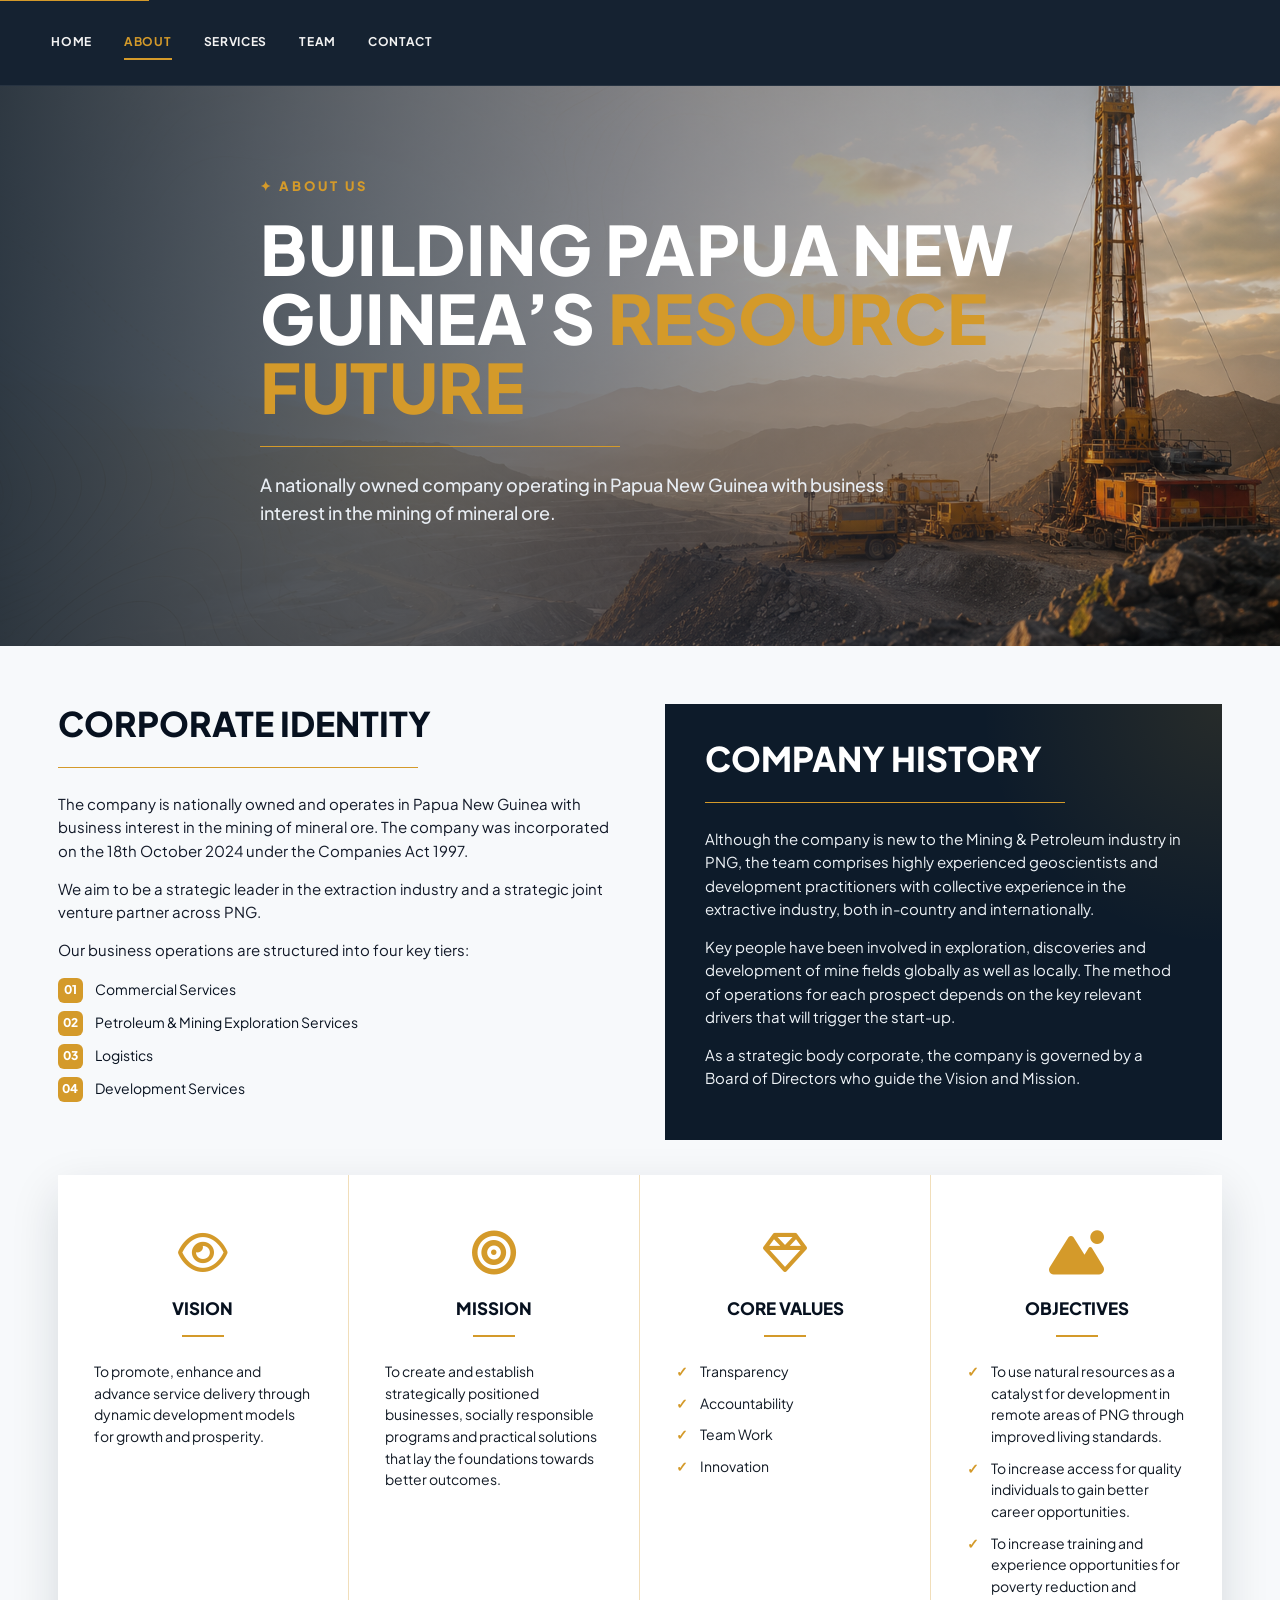
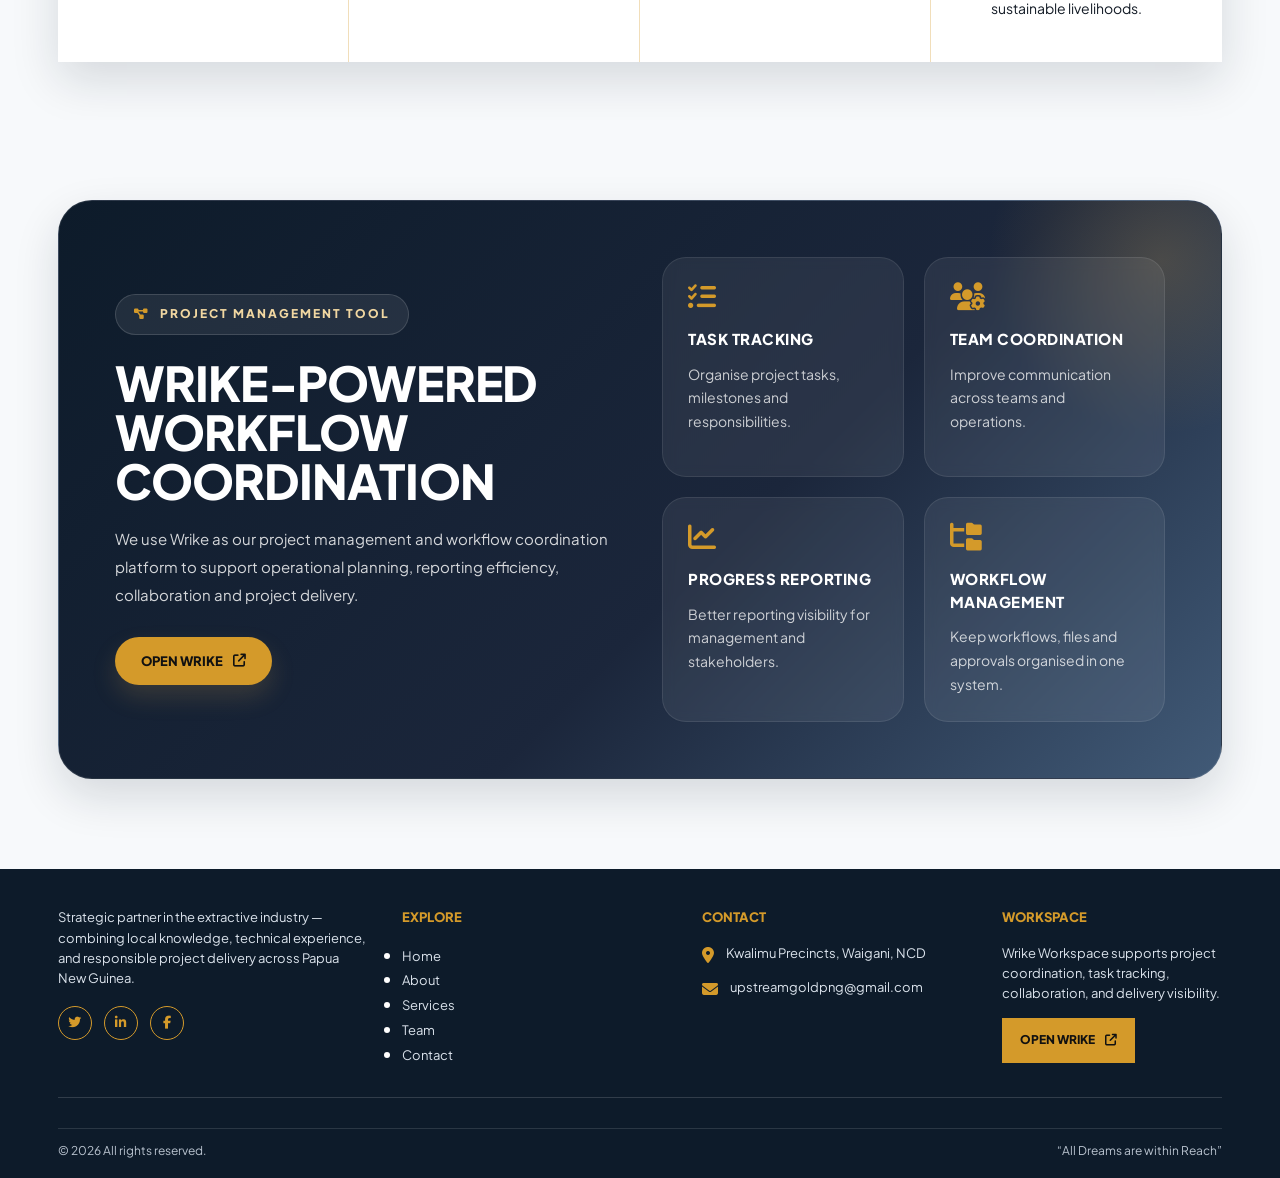
==== commit cbfcc875: "Update about.html" ====
--- a/about.html
+++ b/about.html
@@ -133,7 +133,6 @@
       color:var(--gold);
       font-size:26px;
       cursor:pointer;
-      margin-left:auto;
     }
 
     .hero{
@@ -651,7 +650,6 @@
       <a href="services.html">Services</a>
       <a href="team.html">Team</a>
       <a href="contact.html">Contact</a>
-      <a href="login.html">Login</a>
     </div>
   </nav>
 </header>
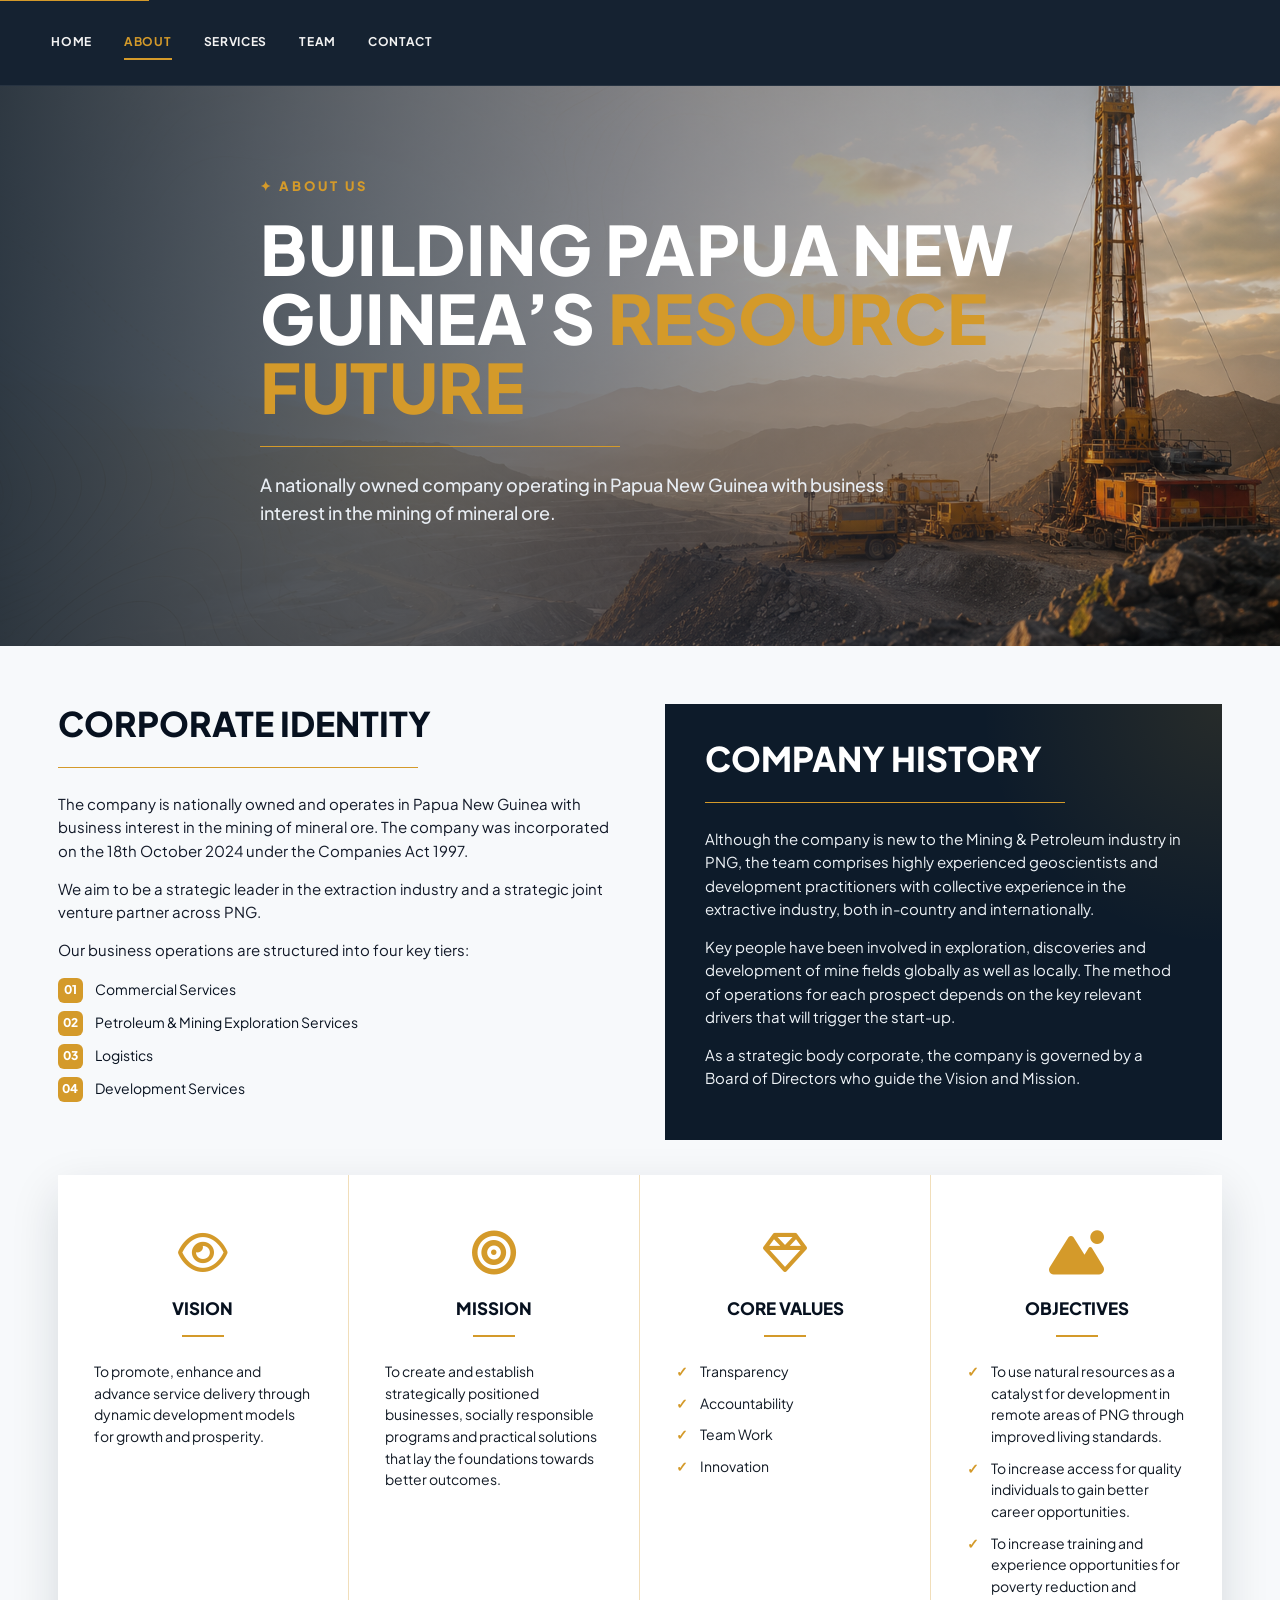
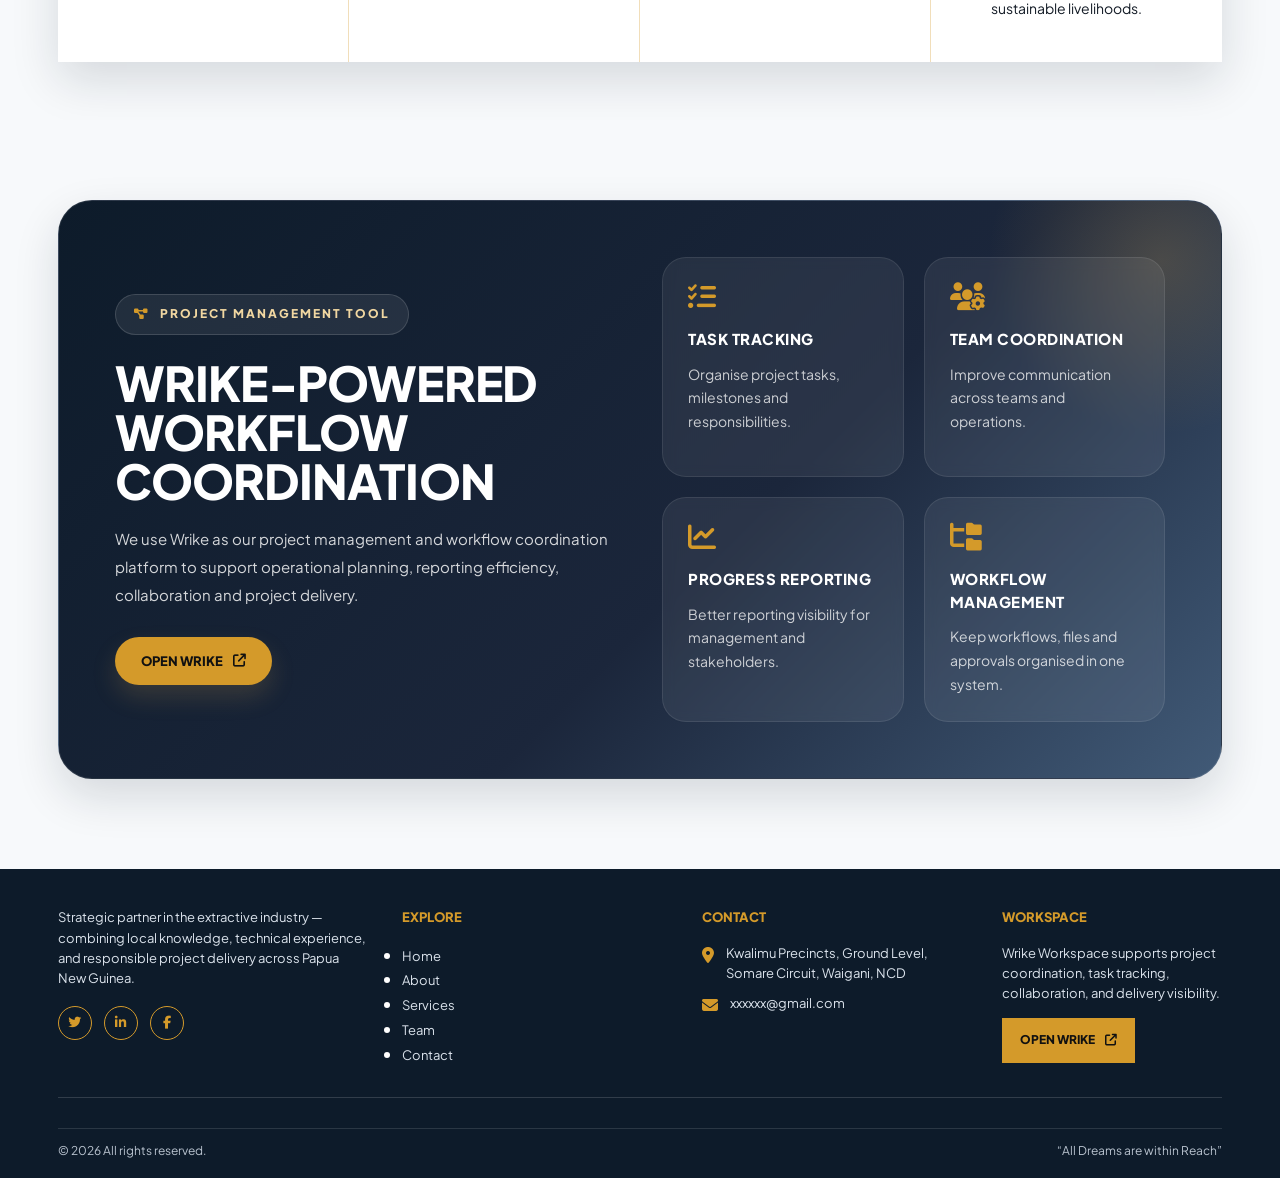
==== commit a766c466: "Update about.html" ====
--- a/about.html
+++ b/about.html
@@ -863,12 +863,12 @@
 
       <div class="contact-line">
         <span><i class="fas fa-location-dot"></i></span>
-        <p>Kwalimu Precincts, Waigani, NCD</p>
+        <p>Kwalimu Precincts, Ground Level, Somare Circuit, Waigani, NCD</p>
       </div>
 
       <div class="contact-line">
         <span><i class="fas fa-envelope"></i></span>
-        <p>upstreamgoldpng@gmail.com</p>
+        <p>xxxxxx@gmail.com</p>
       </div>
     </div>
 
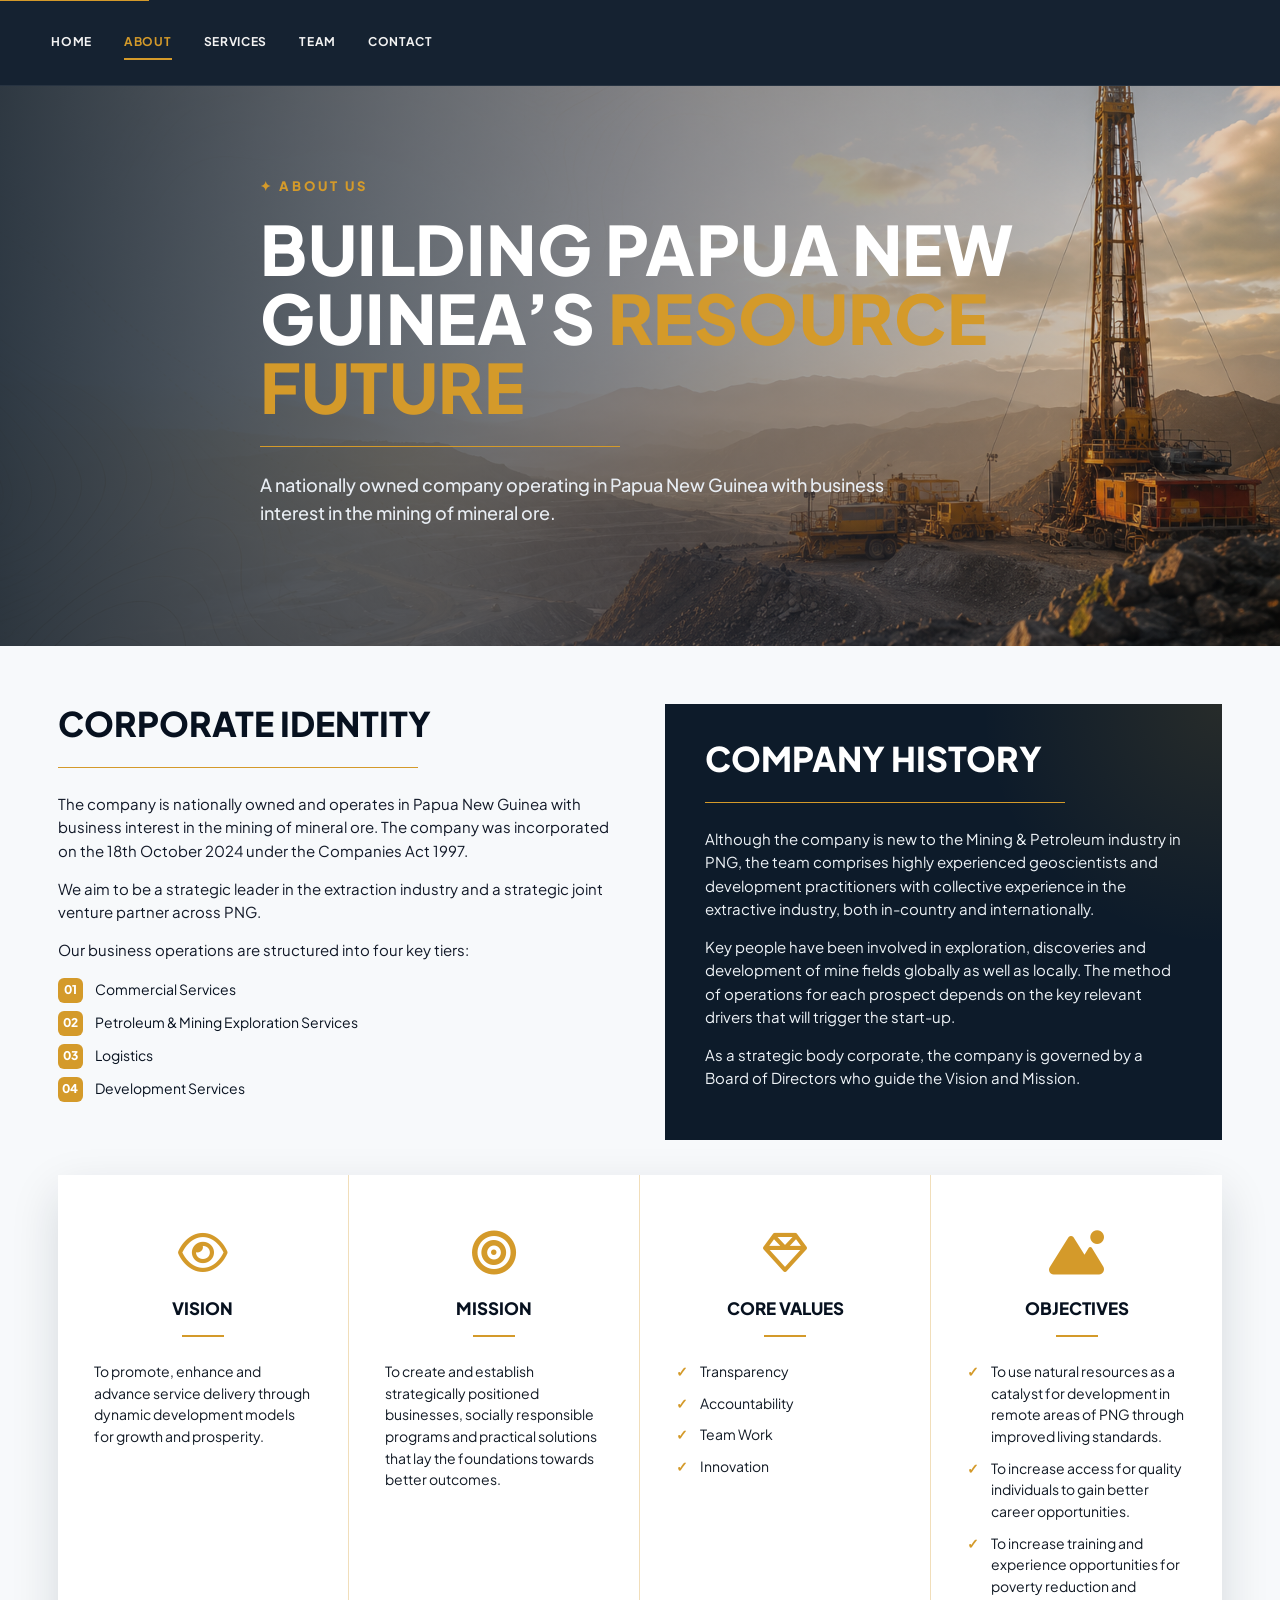
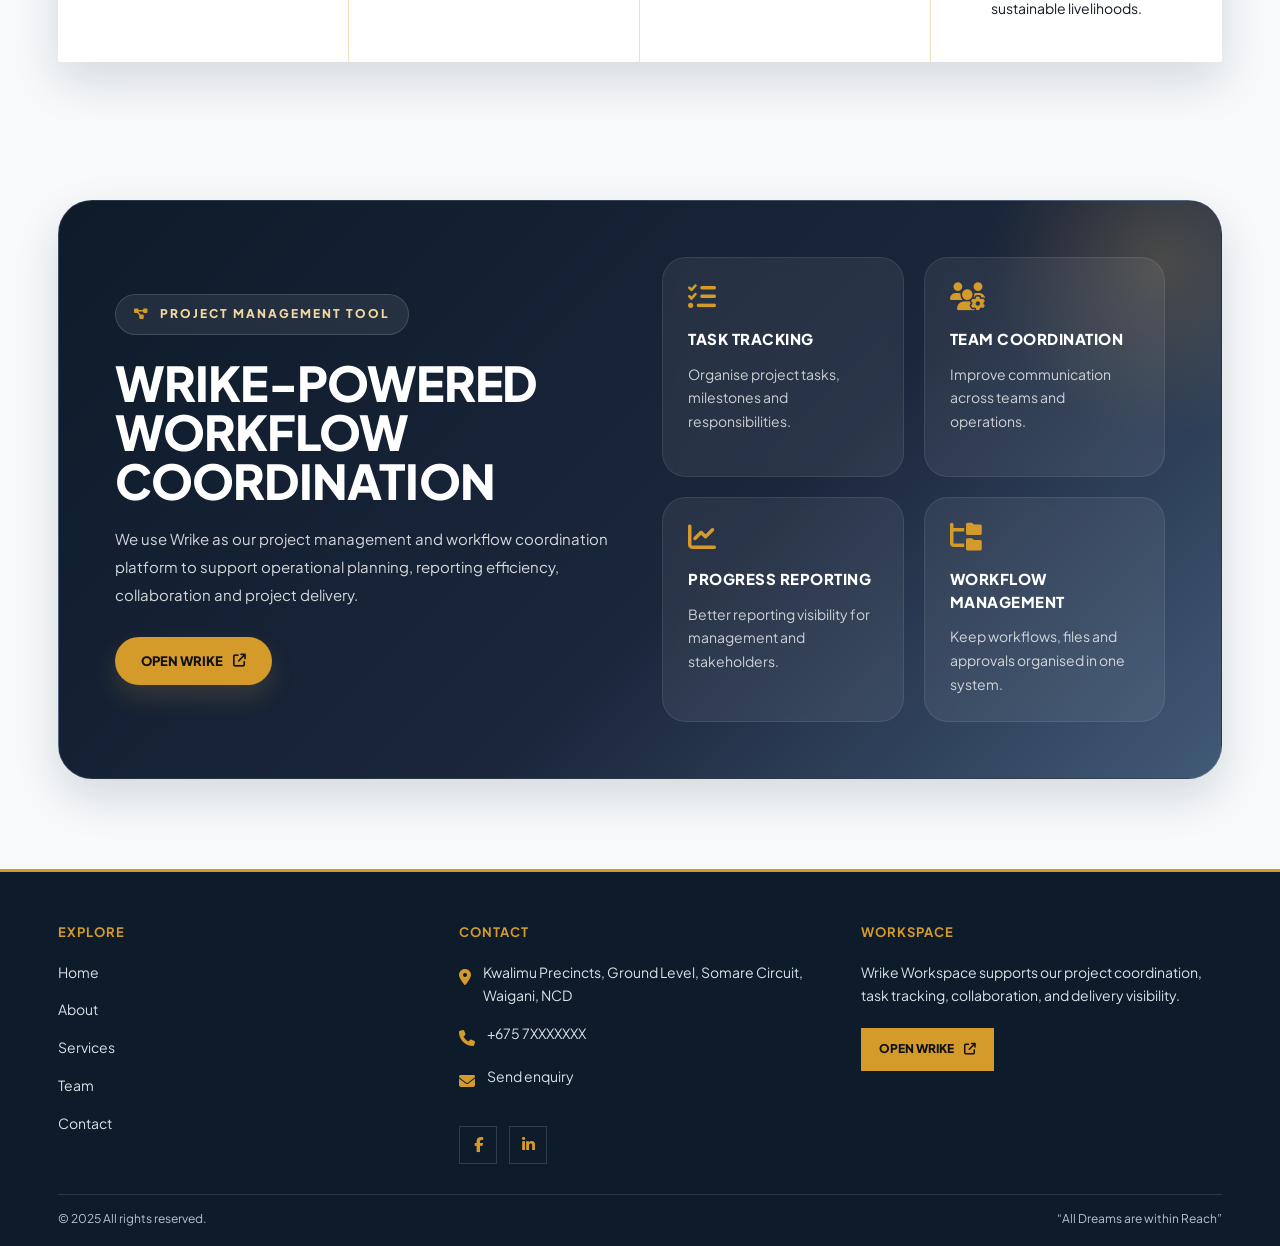
==== commit 26a3262e: "Update about.html" ====
--- a/about.html
+++ b/about.html
@@ -466,51 +466,50 @@
     }
 
     footer{
-      background:var(--primary);
+      background:#0d1b2a;
       color:#fff;
-      padding:38px 0 18px;
+      padding:50px 0 18px;
+      border-top:3px solid var(--gold);
     }
 
     .footer-grid{
       display:grid;
-      grid-template-columns:1.4fr 1.2fr 1.2fr 1fr;
-      gap:35px;
-      padding-bottom:30px;
-      border-bottom:1px solid rgba(255,255,255,.15);
-    }
-
-    footer h4{
+      grid-template-columns:repeat(3,1fr);
+      gap:40px;
+      align-items:start;
+    }
+
+    .footer-card{
+      display:flex;
+      flex-direction:column;
+      align-items:flex-start;
+    }
+
+    .footer h4{
+      font-size:13px;
+      text-transform:uppercase;
+      letter-spacing:1px;
       color:var(--gold);
-      font-size:13px;
-      text-transform:uppercase;
-      margin-bottom:15px;
-      font-weight:900;
-    }
-
-    footer p,
-    footer a{
-      color:#dbe3ec;
-      font-size:13px;
+      margin-bottom:18px;
     }
 
     .footer ul{
       list-style:none;
+      margin:0;
       padding:0;
     }
 
     .footer li{
-      margin:8px 0;
+      margin-bottom:14px;
     }
 
     .footer li a{
-      display:flex;
-      justify-content:space-between;
-      gap:10px;
-    }
-
-    .footer li a:after{
-      content:'›';
-      color:var(--gold);
+      color:#d9e0e7;
+      font-size:14px;
+      font-weight:400;
+      line-height:1.7;
+      display:block;
+      transition:.25s;
     }
 
     .footer li a:hover{
@@ -520,66 +519,94 @@
     .contact-line{
       display:flex;
       gap:12px;
-      margin-bottom:10px;
+      margin-bottom:14px;
       align-items:flex-start;
     }
 
-    .contact-line i{
+    .contact-line span{
       color:var(--gold);
-      margin-top:3px;
-    }
-
-    .social{
+      margin-top:4px;
+    }
+
+    .footer p{
+      color:#d9e0e7;
+      line-height:1.7;
+      font-size:14px;
+    }
+
+    .footer-card > p{
+      margin-bottom:12px;
+    }
+
+    .social-links{
       display:flex;
       gap:12px;
       margin-top:18px;
     }
 
-    .social a{
-      width:34px;
-      height:34px;
-      border:1px solid var(--gold);
-      border-radius:50%;
+    .social-links a{
+      width:38px;
+      height:38px;
+      border:1px solid rgba(255,255,255,.15);
+      display:flex;
+      align-items:center;
+      justify-content:center;
       color:var(--gold);
-      display:grid;
-      place-items:center;
-      font-size:13px;
+      font-size:15px;
+      transition:.25s ease;
+    }
+
+    .social-links a:hover{
+      background:var(--gold);
+      color:#111;
+      border-color:var(--gold);
     }
 
     .wrike-btn{
       display:inline-flex;
       align-items:center;
+      justify-content:center;
       gap:10px;
       background:var(--gold);
       color:#111;
-      font-weight:900;
-      text-transform:uppercase;
+      padding:12px 18px;
       font-size:12px;
-      padding:13px 18px;
-      margin-top:15px;
+      font-weight:800;
+      text-transform:uppercase;
+      margin-top:8px;
+      width:max-content;
+      transition:.25s ease;
+    }
+
+    .wrike-btn:hover{
+      background:#e0af58;
+      transform:translateY(-2px);
     }
 
     .copyright{
+      margin-top:30px;
+      padding-top:15px;
       border-top:1px solid rgba(255,255,255,.12);
-      margin-top:30px;
-      padding-top:13px;
       display:flex;
       justify-content:space-between;
+      gap:20px;
       font-size:12px;
       color:#b9c3cf;
-      gap:16px;
     }
 
     @media(max-width:1040px){
       .wrike-card{
         grid-template-columns:1fr;
       }
+
+      .footer-grid{
+        grid-template-columns:1fr 1fr;
+      }
     }
 
     @media(max-width:980px){
       .identity-grid{grid-template-columns:1fr}
       .values-grid{grid-template-columns:1fr 1fr}
-      .footer-grid{grid-template-columns:1fr 1fr}
     }
 
     @media(max-width:820px){
@@ -619,6 +646,20 @@
       .wrike-feature{
         min-height:auto;
       }
+
+      .footer-grid{
+        grid-template-columns:1fr;
+        gap:30px;
+      }
+
+      .footer-card{
+        text-align:left;
+      }
+
+      .copyright{
+        flex-direction:column;
+        text-align:center;
+      }
     }
 
     @media(max-width:560px){
@@ -626,8 +667,6 @@
       .hero{min-height:500px}
       .values-grid{grid-template-columns:1fr}
       .value-card{border-right:none;border-bottom:1px solid var(--line)}
-      .footer-grid{grid-template-columns:1fr}
-      .copyright{flex-direction:column}
     }
   </style>
 </head>
@@ -829,25 +868,10 @@
 
 </main>
 
-<footer>
+<footer class="footer">
   <div class="container footer-grid">
 
-    <div>
-      <div class="footer-brand"></div>
-
-      <p>
-        Strategic partner in the extractive industry — combining local knowledge,
-        technical experience, and responsible project delivery across Papua New Guinea.
-      </p>
-
-      <div class="social">
-        <a href="#" aria-label="Twitter"><i class="fab fa-twitter"></i></a>
-        <a href="#" aria-label="LinkedIn"><i class="fab fa-linkedin-in"></i></a>
-        <a href="#" aria-label="Facebook"><i class="fab fa-facebook-f"></i></a>
-      </div>
-    </div>
-
-    <div>
+    <div class="footer-card">
       <h4>Explore</h4>
       <ul>
         <li><a href="index.html">Home</a></li>
@@ -858,7 +882,7 @@
       </ul>
     </div>
 
-    <div>
+    <div class="footer-card">
       <h4>Contact</h4>
 
       <div class="contact-line">
@@ -867,17 +891,29 @@
       </div>
 
       <div class="contact-line">
+        <span><i class="fas fa-phone"></i></span>
+        <p>+675 7XXXXXXX</p>
+      </div>
+
+      <div class="contact-line">
         <span><i class="fas fa-envelope"></i></span>
-        <p>xxxxxx@gmail.com</p>
+        <p><a href="contact.html">Send enquiry</a></p>
+      </div>
+
+      <div class="social-links">
+        <a href="https://www.facebook.com/" target="_blank" rel="noopener noreferrer" aria-label="Facebook">
+          <i class="fab fa-facebook-f"></i>
+        </a>
+
+        <a href="https://www.linkedin.com/" target="_blank" rel="noopener noreferrer" aria-label="LinkedIn">
+          <i class="fab fa-linkedin-in"></i>
+        </a>
       </div>
     </div>
 
-    <div>
+    <div class="footer-card">
       <h4>Workspace</h4>
-
-      <p>
-        Wrike Workspace supports project coordination, task tracking, collaboration, and delivery visibility.
-      </p>
+      <p>Wrike Workspace supports our project coordination, task tracking, collaboration, and delivery visibility.</p>
 
       <a class="wrike-btn" href="https://login.wrike.com/login/" target="_blank" rel="noopener noreferrer">
         Open Wrike <i class="fas fa-arrow-up-right-from-square"></i>
@@ -887,7 +923,7 @@
   </div>
 
   <div class="container copyright">
-    <span>© 2026 All rights reserved.</span>
+    <span>© 2025 All rights reserved.</span>
     <span>“All Dreams are within Reach”</span>
   </div>
 </footer>
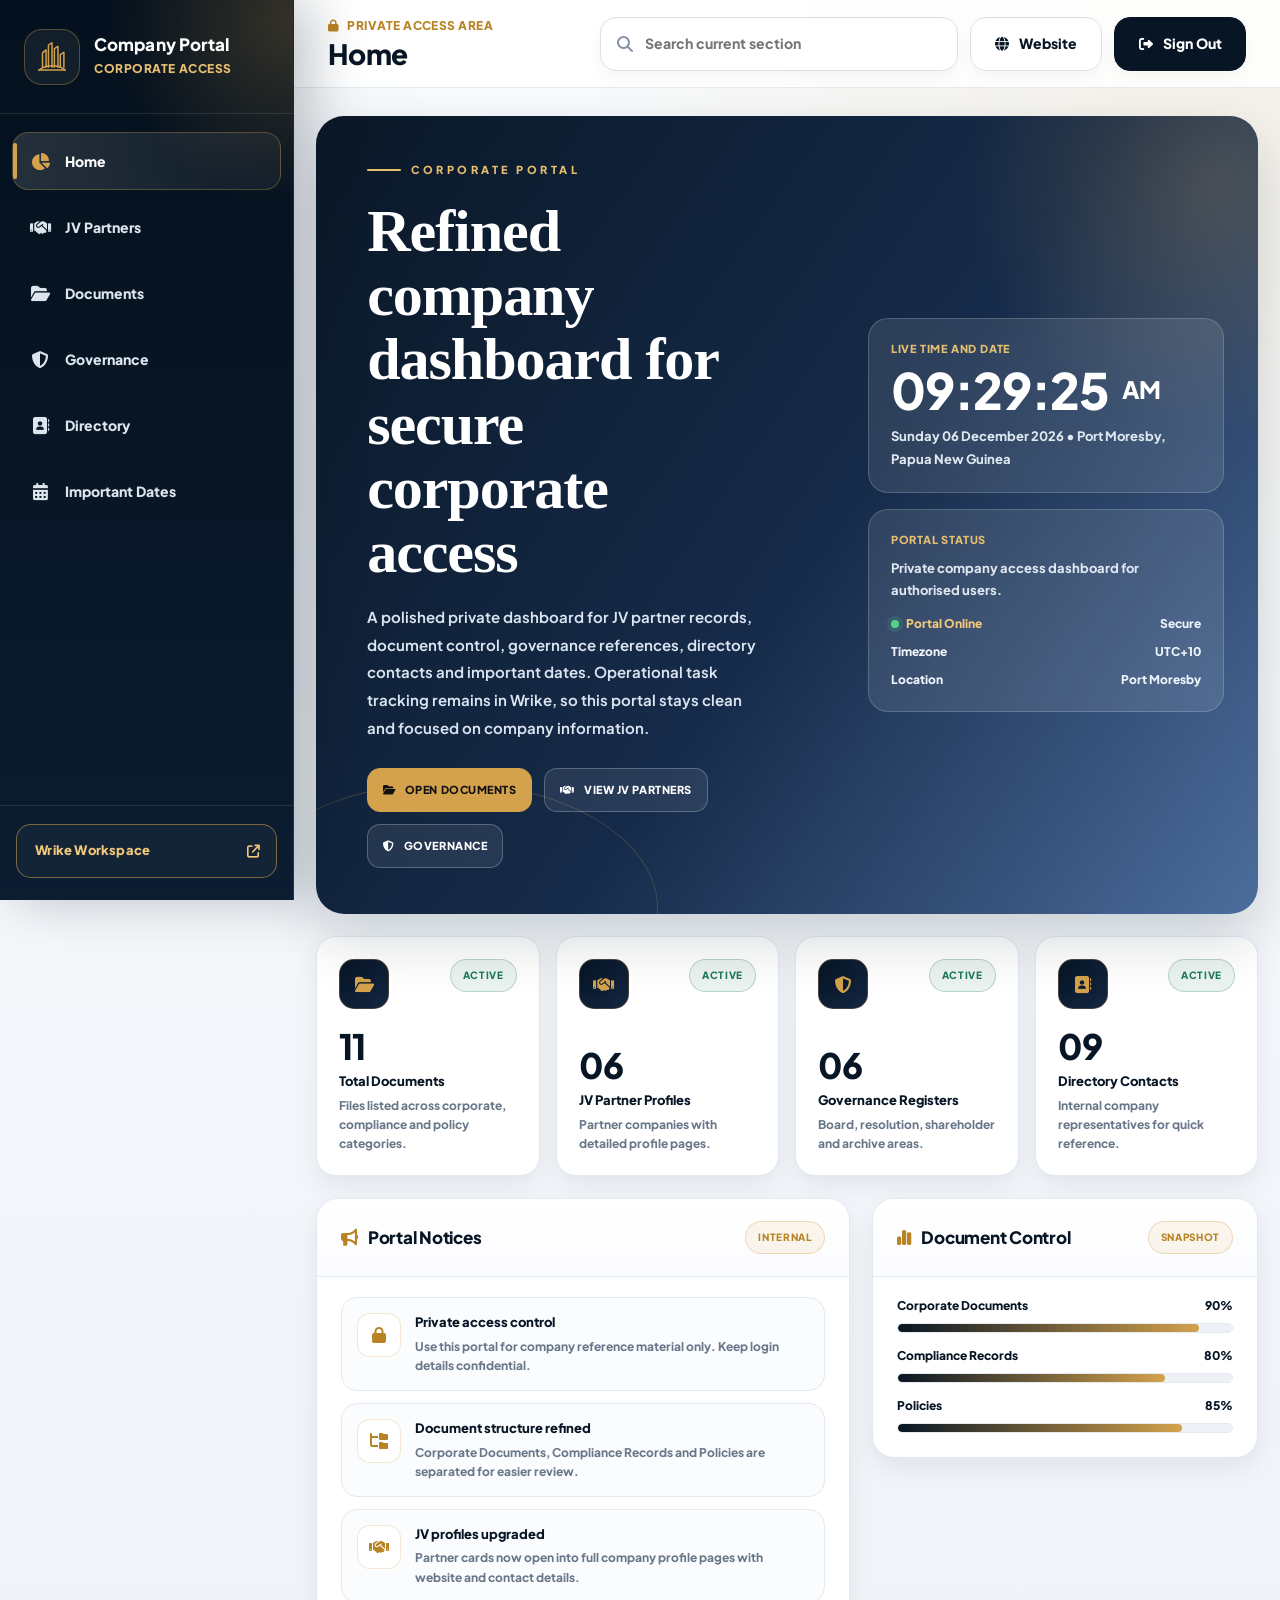
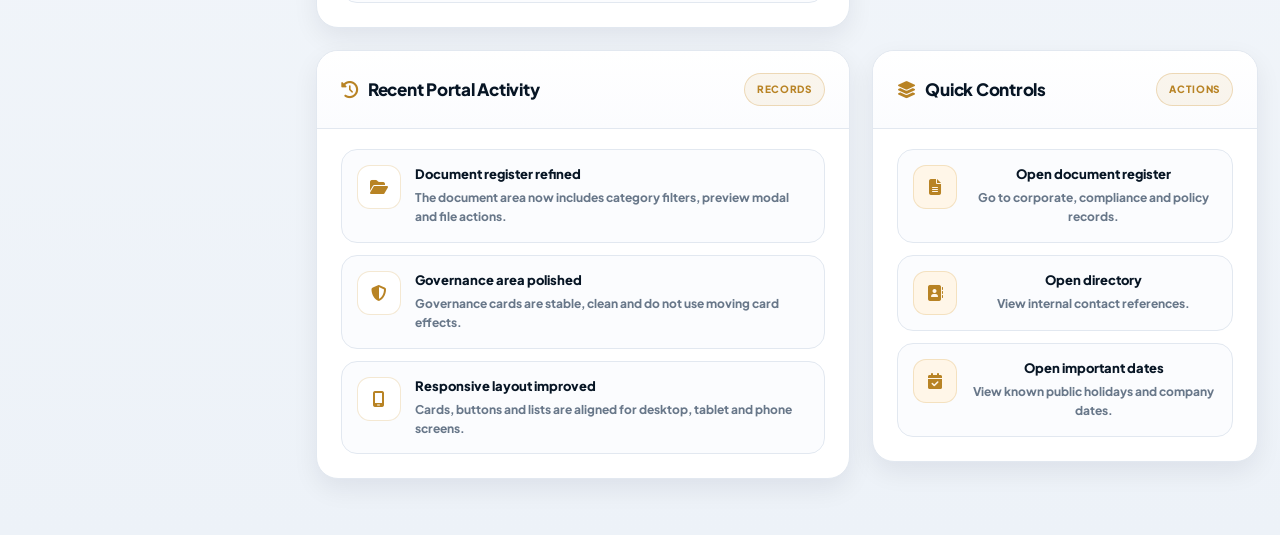
==== commit e686864c: "Update about.html" ====
--- a/about.html
+++ b/about.html
@@ -3,949 +3,1734 @@
 <head>
   <meta charset="UTF-8" />
   <meta name="viewport" content="width=device-width, initial-scale=1.0, viewport-fit=cover" />
-  <title>About Us | Who We Are</title>
+  <title>Company Portal | Refined Corporate Dashboard</title>
 
   <link rel="preconnect" href="https://fonts.googleapis.com">
   <link rel="preconnect" href="https://fonts.gstatic.com" crossorigin>
   <link href="https://fonts.googleapis.com/css2?family=Plus+Jakarta+Sans:wght@400;500;600;700;800;900&display=swap" rel="stylesheet">
-  <link rel="stylesheet" href="https://cdnjs.cloudflare.com/ajax/libs/font-awesome/6.5.0/css/all.min.css">
+  <link rel="stylesheet" href="https://cdnjs.cloudflare.com/ajax/libs/font-awesome/6.5.2/css/all.min.css">
 
   <style>
     *{box-sizing:border-box;margin:0;padding:0}
 
     :root{
-      --navy:#061523;
-      --navy2:#081c2e;
-      --gold:#d49a2a;
-      --gold2:#b87915;
-      --white:#fff;
-      --cream:#f3f1ed;
-      --text:#07111f;
-      --muted:#505b67;
-      --line:rgba(212,154,42,.32);
-      --primary:#0d1b2a;
-      --secondary:#1b263b;
-      --accent:#415a77;
-      --soft:#778da9;
-      --light:#e0e1dd;
-      --panel:#f7f9fb;
-      --gold-deep:#b88324;
-      --border:rgba(255,255,255,.14);
-      --shadow:0 18px 45px rgba(13,27,42,.14);
+      --navy:#071524;
+      --navy-2:#0d1b2a;
+      --navy-3:#132642;
+      --navy-4:#1b314f;
+      --gold:#d4a24c;
+      --gold-2:#b88324;
+      --gold-soft:#fff6e8;
+      --bg:#f4f7fb;
+      --panel:#ffffff;
+      --text:#162033;
+      --muted:#687789;
+      --line:#e2e8f0;
+      --soft:#f8fafc;
+      --soft-2:#eef3f8;
+      --green:#1f7a56;
+      --red:#b85050;
+      --blue:#315f9b;
+      --amber:#a36f14;
+      --sidebar:294px;
+      --radius:22px;
+      --shadow:0 18px 44px rgba(7,21,36,.10);
+      --shadow-soft:0 10px 26px rgba(7,21,36,.07);
+      --ring:0 0 0 4px rgba(212,162,76,.15);
     }
 
     html{scroll-behavior:smooth}
 
     body{
-      font-family:"Plus Jakarta Sans",Arial,sans-serif;
+      min-height:100vh;
+      overflow-x:hidden;
+      font-family:'Plus Jakarta Sans',Arial,Helvetica,sans-serif;
+      background:
+        radial-gradient(circle at 100% 0%, rgba(212,162,76,.12), transparent 28%),
+        radial-gradient(circle at 0% 18%, rgba(49,95,155,.08), transparent 24%),
+        linear-gradient(180deg,#f9fbfd 0%,#edf2f8 100%);
       color:var(--text);
-      background:var(--light);
-      line-height:1.55;
-      overflow-x:hidden;
+      line-height:1.5;
     }
 
     a{text-decoration:none;color:inherit}
-    img{max-width:100%;display:block}
-    .container{width:min(1180px,91%);margin:auto}
-
-    .skip-link{
+    button,input,select{font:inherit}
+    button{border:0}
+    ::selection{background:rgba(212,162,76,.25)}
+
+    .app{min-height:100vh;display:flex}
+
+    .sidebar-overlay{
+      position:fixed;
+      inset:0;
+      display:none;
+      background:rgba(3,12,22,.52);
+      z-index:89;
+    }
+
+    .sidebar-overlay.show{display:block}
+
+    .sidebar{
+      position:fixed;
+      inset:0 auto 0 0;
+      z-index:100;
+      width:var(--sidebar);
+      height:100vh;
+      display:flex;
+      flex-direction:column;
+      overflow:hidden;
+      color:#fff;
+      background:linear-gradient(180deg,#04101d 0%,#071524 45%,#0c1d31 100%);
+      border-right:1px solid rgba(255,255,255,.10);
+      box-shadow:18px 0 50px rgba(7,21,36,.24);
+      transform:translateX(-105%);
+      transition:transform .24s ease;
+    }
+
+    .sidebar.open{transform:translateX(0)}
+
+    @media(min-width:1025px){
+      .sidebar{transform:none}
+      .main{margin-left:var(--sidebar)}
+      .sidebar-overlay{display:none!important}
+    }
+
+    .sidebar:before{
+      content:"";
       position:absolute;
-      top:-40px;
-      left:0;
-      background:var(--gold);
-      padding:8px 14px;
-      z-index:100;
-      color:#111;
-      font-weight:800;
-    }
-
-    .skip-link:focus{top:0}
-
-    header{
-      height:86px;
-      background:rgba(13,27,42,.96);
-      backdrop-filter:blur(12px);
-      display:flex;
-      align-items:center;
-      border-bottom:1px solid rgba(255,255,255,.08);
-      position:sticky;
-      top:0;
-      z-index:50;
-    }
-
-    nav{
-      display:flex;
-      align-items:center;
-      justify-content:flex-start;
-      width:min(1180px,92%);
-      margin:auto;
-      gap:24px;
+      width:370px;
+      height:370px;
+      right:-185px;
+      top:-165px;
+      border-radius:50%;
+      background:radial-gradient(circle,rgba(212,162,76,.23),transparent 70%);
+      pointer-events:none;
+    }
+
+    .sidebar-brand{
+      min-height:114px;
+      padding:24px;
+      display:flex;
+      align-items:center;
+      gap:14px;
+      border-bottom:1px solid rgba(255,255,255,.10);
       position:relative;
-    }
-
-    .brand,
-    .footer-brand{
-      display:none;
-    }
-
-    .menu{
-      display:flex;
-      gap:32px;
-      align-items:center;
-      justify-content:flex-start;
+      z-index:1;
+    }
+
+    .brand-mark{
+      width:56px;
+      height:56px;
+      flex:0 0 56px;
+      display:grid;
+      place-items:center;
+      border-radius:18px;
+      border:1px solid rgba(212,162,76,.35);
+      background:rgba(255,255,255,.06);
+    }
+
+    .brand-mark svg{width:38px;height:38px;display:block}
+
+    .brand-text strong{
+      display:block;
+      color:#fff;
+      font-size:17px;
+      font-weight:900;
+      letter-spacing:.1px;
+      line-height:1.15;
+    }
+
+    .brand-text span{
+      display:block;
+      margin-top:5px;
+      color:#e8bf71;
       font-size:12px;
+      font-weight:900;
+      letter-spacing:.55px;
       text-transform:uppercase;
-      letter-spacing:.7px;
-      color:#f3f3f3;
-      font-weight:700;
-    }
-
-    .menu a{
+    }
+
+    .nav-menu{
+      list-style:none;
+      padding:18px 12px;
+      flex:1;
+      overflow:auto;
       position:relative;
-      white-space:nowrap;
-    }
-
-    .menu a.active,
-    .menu a:hover{
-      color:var(--gold);
-    }
-
-    .menu a:after{
+      z-index:1;
+    }
+
+    .nav-menu::-webkit-scrollbar{width:5px}
+    .nav-menu::-webkit-scrollbar-thumb{background:rgba(212,162,76,.35);border-radius:999px}
+
+    .nav-item{
+      min-height:58px;
+      display:flex;
+      align-items:center;
+      gap:14px;
+      margin-bottom:8px;
+      padding:0 16px;
+      color:#dce4ee;
+      border:1px solid transparent;
+      border-radius:16px;
+      cursor:pointer;
+      user-select:none;
+      font-size:14px;
+      font-weight:850;
+      position:relative;
+      transition:background .2s ease,border-color .2s ease,color .2s ease;
+    }
+
+    .nav-item i{
+      width:22px;
+      text-align:center;
+      color:#dce4ee;
+      font-size:17px;
+      transition:color .2s ease;
+    }
+
+    .nav-item:hover{
+      background:rgba(255,255,255,.055);
+      border-color:rgba(255,255,255,.08);
+      color:#fff;
+    }
+
+    .nav-item:hover i{color:var(--gold)}
+
+    .nav-item.active{
+      color:#fff;
+      background:linear-gradient(90deg,rgba(255,255,255,.13),rgba(255,255,255,.045));
+      border-color:rgba(212,162,76,.31);
+    }
+
+    .nav-item.active:before{
       content:"";
       position:absolute;
       left:0;
-      bottom:-8px;
-      width:0;
-      height:2px;
+      top:10px;
+      bottom:10px;
+      width:4px;
+      border-radius:999px;
       background:var(--gold);
-      transition:.25s;
-    }
-
-    .menu a:hover:after,
-    .menu a.active:after{
+    }
+
+    .nav-item.active i{color:var(--gold)}
+
+    .sidebar-footer{
+      padding:18px 16px 22px;
+      border-top:1px solid rgba(255,255,255,.10);
+      position:relative;
+      z-index:1;
+    }
+
+    .workspace-btn{
       width:100%;
-    }
-
-    .menu-toggle{
-      display:none;
-      background:none;
-      border:0;
-      color:var(--gold);
-      font-size:26px;
-      cursor:pointer;
-    }
-
-    .hero{
-      min-height:560px;
-      background:linear-gradient(90deg,rgba(13,27,42,.86) 0%,rgba(27,38,59,.55) 48%,rgba(13,27,42,.08) 100%),url('hero.png');
-      background-size:cover;
-      background-position:center;
-      display:flex;
-      align-items:center;
-      position:relative;
-      color:#fff;
-    }
-
-    .hero-content{
-      max-width:760px;
-      padding:76px 0;
-    }
-
-    .kicker{
+      min-height:54px;
+      display:flex;
+      align-items:center;
+      justify-content:space-between;
+      gap:12px;
+      padding:0 16px;
+      border-radius:15px;
+      border:1px solid rgba(212,162,76,.55);
+      background:rgba(255,255,255,.035);
+      color:#f2c879;
       font-size:13px;
-      letter-spacing:3px;
-      color:var(--gold);
-      text-transform:uppercase;
-      font-weight:800;
-      margin-bottom:18px;
-    }
-
-    .hero h1{
-      font-size:clamp(38px,6vw,68px);
-      line-height:1.02;
-      text-transform:uppercase;
-      letter-spacing:.5px;
-      font-weight:900;
-      color:#fff;
-      max-width:850px;
-    }
-
-    .hero h1 span{color:var(--gold)}
-
-    .gold-line{
-      height:1px;
-      background:var(--gold);
-      width:min(360px,80%);
-      margin:24px 0;
-    }
-
-    .hero p{
-      font-size:18px;
-      max-width:670px;
-      color:#e8edf3;
-      margin-bottom:30px;
-      font-weight:500;
-    }
-
-    .section{
-      padding:58px 0 0;
-      background:var(--panel);
-    }
-
-    .identity-grid{
-      display:grid;
-      grid-template-columns:1fr 1fr;
-      gap:50px;
-      align-items:stretch;
-    }
-
-    .identity-card{
-      padding:0 0 25px;
-    }
-
-    .history-card{
-      background:var(--primary);
-      color:#fff;
-      padding:35px 40px;
-      min-height:360px;
-      background-image:radial-gradient(circle at top right,rgba(212,154,42,.13),transparent 34%);
-    }
-
-    .section-title{
-      font-size:34px;
-      font-weight:900;
-      text-transform:uppercase;
-      line-height:1.15;
-      margin-bottom:14px;
-    }
-
-    .identity-card p,
-    .history-card p{
-      font-size:15px;
-      margin-bottom:15px;
-    }
-
-    .identity-card p{color:#111827}
-    .history-card p{color:#eef3f7}
-
-    .tiers{
-      margin-top:16px;
-      display:grid;
-      gap:8px;
-    }
-
-    .tier{
-      display:flex;
-      align-items:center;
-      gap:12px;
-      font-size:14px;
-    }
-
-    .tier span{
-      width:25px;
-      height:25px;
-      border-radius:6px;
-      background:var(--gold);
-      color:#fff;
-      font-size:12px;
-      font-weight:900;
+      font-weight:900;
+      letter-spacing:.2px;
+      transition:background .2s ease,border-color .2s ease;
+    }
+
+    .workspace-btn:hover{background:rgba(212,162,76,.10);border-color:rgba(212,162,76,.75)}
+
+    .main{width:100%;min-height:100vh}
+
+    .topbar{
+      min-height:88px;
+      position:sticky;
+      top:0;
+      z-index:80;
+      display:flex;
+      align-items:center;
+      justify-content:space-between;
+      gap:18px;
+      padding:0 clamp(18px,3vw,34px);
+      background:rgba(255,255,255,.89);
+      backdrop-filter:blur(16px);
+      border-bottom:1px solid var(--line);
+    }
+
+    .topbar-left{display:flex;align-items:center;gap:14px;min-width:0}
+
+    .mobile-toggle{
+      width:46px;
+      height:46px;
       display:grid;
       place-items:center;
-    }
-
-    .values-wrap{
-      padding:35px 0 58px;
+      flex:0 0 46px;
+      border-radius:14px;
+      border:1px solid var(--line);
+      background:#fff;
+      color:var(--gold-2);
+      font-size:19px;
+      cursor:pointer;
+      box-shadow:0 8px 18px rgba(7,21,36,.05);
+    }
+
+    @media(min-width:1025px){.mobile-toggle{display:none}}
+
+    .page-title{min-width:0}
+
+    .page-title .kicker{
+      display:flex;
+      align-items:center;
+      gap:8px;
+      color:var(--gold-2);
+      font-size:12px;
+      font-weight:900;
+      letter-spacing:.45px;
+      text-transform:uppercase;
+      margin-bottom:4px;
+    }
+
+    .page-title h1{
+      color:var(--navy);
+      font-size:clamp(21px,2.2vw,28px);
+      font-weight:900;
+      line-height:1.1;
+      letter-spacing:-.55px;
+      white-space:nowrap;
+      overflow:hidden;
+      text-overflow:ellipsis;
+    }
+
+    .topbar-actions{
+      display:flex;
+      align-items:center;
+      justify-content:flex-end;
+      gap:12px;
+      min-width:0;
+    }
+
+    .search-wrapper{
+      height:54px;
+      width:min(390px,28vw);
+      min-width:240px;
+      display:flex;
+      align-items:center;
+      gap:12px;
+      border:1px solid #d9e0eb;
+      background:#fff;
+      color:#8793a5;
+      border-radius:16px;
+      padding:0 16px;
+      box-shadow:0 8px 18px rgba(7,21,36,.04);
+    }
+
+    .search-wrapper:focus-within{border-color:rgba(212,162,76,.72);box-shadow:var(--ring)}
+
+    .search-wrapper input{
+      width:100%;
+      border:0;
+      outline:0;
+      color:var(--text);
+      background:transparent;
+      font-size:14px;
+      font-weight:750;
+    }
+
+    .top-link{
+      height:54px;
+      min-width:132px;
+      padding:0 17px;
+      display:inline-flex;
+      align-items:center;
+      justify-content:center;
+      gap:10px;
+      border-radius:16px;
+      border:1px solid #d9e0eb;
+      background:#fff;
+      color:var(--navy);
+      font-size:14px;
+      font-weight:900;
+      cursor:pointer;
+      white-space:nowrap;
+      box-shadow:0 8px 18px rgba(7,21,36,.035);
+      transition:border-color .2s ease,background .2s ease,color .2s ease;
+    }
+
+    .top-link.dark{background:var(--navy);border-color:var(--navy);color:#fff}
+    .top-link:hover{border-color:rgba(212,162,76,.62)}
+
+    .content{
+      width:min(1360px,calc(100% - 44px));
+      margin:0 auto;
+      padding:28px 0 56px;
+    }
+
+    .section-panel{
       background:var(--panel);
-    }
-
-    .values-grid{
-      background:#ffffff;
+      border:1px solid var(--line);
+      border-radius:var(--radius);
+      box-shadow:var(--shadow);
+      overflow:hidden;
+    }
+
+    .section-head{
+      display:flex;
+      align-items:flex-start;
+      justify-content:space-between;
+      gap:18px;
+      padding:28px 30px;
+      border-bottom:1px solid var(--line);
+      background:linear-gradient(180deg,#fff,#fbfcfe);
+    }
+
+    .section-head h2{
+      display:flex;
+      align-items:center;
+      gap:12px;
+      color:var(--navy);
+      font-size:clamp(23px,2.8vw,34px);
+      font-weight:900;
+      line-height:1.05;
+      letter-spacing:-.7px;
+    }
+
+    .section-head h2 i{color:var(--gold-2);font-size:.86em}
+
+    .section-head p{
+      color:var(--muted);
+      font-size:13px;
+      font-weight:750;
+      margin-top:9px;
+      max-width:760px;
+      line-height:1.72;
+    }
+
+    .section-label,.badge{
+      display:inline-flex;
+      align-items:center;
+      justify-content:center;
+      border:1px solid rgba(212,162,76,.34);
+      background:rgba(212,162,76,.10);
+      color:var(--gold-2);
+      padding:8px 12px;
+      border-radius:999px;
+      font-size:10px;
+      font-weight:900;
+      letter-spacing:.65px;
+      text-transform:uppercase;
+      white-space:nowrap;
+    }
+
+    .badge.green{border-color:rgba(31,122,86,.25);background:rgba(31,122,86,.09);color:var(--green)}
+    .badge.red{border-color:rgba(184,80,80,.25);background:rgba(184,80,80,.08);color:var(--red)}
+    .badge.blue{border-color:rgba(49,95,155,.22);background:rgba(49,95,155,.08);color:var(--blue)}
+    .badge.amber{border-color:rgba(163,111,20,.24);background:rgba(163,111,20,.08);color:var(--amber)}
+
+    .empty-state{
+      display:none;
+      margin-top:20px;
+      padding:22px;
+      background:#fff;
+      border:1px solid var(--line);
+      border-radius:18px;
+      box-shadow:var(--shadow-soft);
+      color:var(--muted);
+      text-align:center;
+      font-size:14px;
+      font-weight:850;
+    }
+
+    .home-grid{display:grid;gap:22px}
+
+    .hero-card{
+      min-height:365px;
       display:grid;
-      grid-template-columns:repeat(4,1fr);
-      box-shadow:var(--shadow);
-    }
-
-    .value-card{
-      padding:42px 36px;
-      min-height:310px;
-      border-right:1px solid var(--line);
-      text-align:left;
-    }
-
-    .value-card:last-child{border-right:none}
-
-    .value-card .icon{
+      grid-template-columns:1.08fr .92fr;
+      gap:20px;
+      align-items:stretch;
+      border-radius:28px;
+      overflow:hidden;
+      background:
+        linear-gradient(125deg,rgba(7,21,36,.99) 0%,rgba(13,35,67,.96) 54%,rgba(39,78,135,.82) 100%);
+      box-shadow:0 24px 58px rgba(7,21,36,.18);
+      position:relative;
+    }
+
+    .hero-card:before{
+      content:"";
+      position:absolute;
+      width:520px;
+      height:520px;
+      right:-220px;
+      top:-190px;
+      border-radius:50%;
+      background:radial-gradient(circle,rgba(212,162,76,.22),transparent 68%);
+      pointer-events:none;
+    }
+
+    .hero-card:after{
+      content:"";
+      position:absolute;
+      left:-80px;
+      bottom:-120px;
+      width:420px;
+      height:250px;
+      border-radius:50%;
+      border:1px solid rgba(212,162,76,.22);
+      pointer-events:none;
+    }
+
+    .hero-copy{
+      position:relative;
+      z-index:1;
+      padding:46px clamp(24px,4vw,58px);
+      display:flex;
+      flex-direction:column;
+      justify-content:center;
+    }
+
+    .home-label{
+      display:inline-flex;
+      align-items:center;
+      gap:10px;
+      color:#e9bf6e;
+      text-transform:uppercase;
+      letter-spacing:3.5px;
+      font-size:11px;
+      font-weight:900;
+      margin-bottom:20px;
+    }
+
+    .home-label:before{content:"";width:34px;height:2px;background:#e9bf6e;border-radius:999px}
+
+    .hero-copy h2{
+      color:#fff;
+      font-family:Georgia,'Times New Roman',serif;
+      font-size:clamp(36px,4.7vw,64px);
+      line-height:1.07;
+      font-weight:700;
+      letter-spacing:-1.1px;
+      margin-bottom:18px;
+      max-width:660px;
+    }
+
+    .hero-copy p{
+      color:#dbe5f1;
+      font-size:15px;
+      font-weight:650;
+      line-height:1.86;
+      max-width:730px;
+    }
+
+    .hero-actions{display:flex;flex-wrap:wrap;gap:12px;margin-top:26px}
+
+    .hero-btn,.action-btn,.profile-action-btn,.small-action{
+      min-height:44px;
+      display:inline-flex;
+      align-items:center;
+      justify-content:center;
+      gap:9px;
+      padding:0 15px;
+      border-radius:13px;
+      border:1px solid var(--navy);
+      background:var(--navy);
+      color:#fff;
+      cursor:pointer;
+      font-size:11px;
+      font-weight:900;
+      letter-spacing:.55px;
+      text-transform:uppercase;
+      white-space:nowrap;
+      transition:background .2s ease,border-color .2s ease,color .2s ease;
+    }
+
+    .hero-btn.gold,.download-btn,.profile-action-btn.gold,.small-action.gold{background:var(--gold);border-color:var(--gold);color:#111}
+    .hero-btn.ghost{background:rgba(255,255,255,.08);border-color:rgba(255,255,255,.24);color:#fff}
+    .hero-btn:hover,.action-btn:hover,.profile-action-btn:hover,.small-action:hover{border-color:var(--gold);background:var(--gold);color:#111}
+
+    .hero-side{
+      position:relative;
+      z-index:1;
+      padding:34px;
+      display:grid;
+      align-content:center;
+      gap:16px;
+    }
+
+    .time-card,.status-card{
+      background:rgba(255,255,255,.105);
+      border:1px solid rgba(255,255,255,.18);
+      color:#fff;
+      border-radius:20px;
+      padding:22px;
+      backdrop-filter:blur(10px);
+    }
+
+    .time-label{
+      color:#e7bf70;
+      font-size:11px;
+      font-weight:900;
+      text-transform:uppercase;
+      letter-spacing:.8px;
+      margin-bottom:8px;
+    }
+
+    .portal-clock{
+      font-size:clamp(34px,4vw,50px);
+      line-height:1;
+      font-weight:900;
+      letter-spacing:-1px;
+      margin-bottom:10px;
+    }
+
+    .portal-clock .ampm{font-size:.48em;margin-left:5px;vertical-align:11px}
+    .portal-date,.status-card p{color:#dfe8f1;font-size:13px;font-weight:750;line-height:1.72}
+    .status-list{display:grid;gap:10px;margin-top:14px}
+    .status-line{display:flex;align-items:center;justify-content:space-between;gap:12px;color:#eef4fb;font-size:12px;font-weight:850}
+    .status-dot{display:inline-flex;align-items:center;gap:7px;color:#f2c879}
+    .status-dot:before{content:"";width:8px;height:8px;border-radius:999px;background:#54d18c;box-shadow:0 0 0 4px rgba(84,209,140,.14)}
+
+    .kpi-grid{
+      display:grid;
+      grid-template-columns:repeat(4,minmax(0,1fr));
+      gap:16px;
+    }
+
+    .kpi-card{
+      min-height:154px;
+      display:flex;
+      flex-direction:column;
+      justify-content:space-between;
+      background:#fff;
+      border:1px solid var(--line);
+      border-radius:20px;
+      box-shadow:var(--shadow-soft);
+      padding:22px;
+    }
+
+    .kpi-top{display:flex;align-items:flex-start;justify-content:space-between;gap:12px}
+    .kpi-icon,.doc-icon,.contact-icon,.card-icon,.insight-icon{
+      width:50px;
+      height:50px;
+      border-radius:15px;
+      background:linear-gradient(135deg,var(--navy),var(--navy-3));
       color:var(--gold);
-      font-size:44px;
-      height:56px;
-      margin-bottom:22px;
-      text-align:center;
-    }
-
-    .value-card h3{
-      text-align:center;
+      border:1px solid rgba(212,162,76,.28);
+      display:grid;
+      place-items:center;
+      flex:0 0 50px;
       font-size:17px;
-      font-weight:900;
+    }
+
+    .kpi-value{font-size:35px;line-height:1;font-weight:900;color:var(--navy);letter-spacing:-.95px;margin-top:20px}
+    .kpi-title{font-size:13px;font-weight:900;color:var(--navy);margin-top:8px}
+    .kpi-desc{font-size:12px;font-weight:750;color:var(--muted);line-height:1.6;margin-top:4px}
+
+    .dashboard-split{
+      display:grid;
+      grid-template-columns:1.16fr .84fr;
+      gap:22px;
+      align-items:start;
+    }
+
+    .mini-panel{
+      background:#fff;
+      border:1px solid var(--line);
+      border-radius:22px;
+      box-shadow:var(--shadow-soft);
+      overflow:hidden;
+    }
+
+    .mini-head{
+      display:flex;
+      align-items:center;
+      justify-content:space-between;
+      gap:12px;
+      padding:22px 24px;
+      border-bottom:1px solid var(--line);
+      background:linear-gradient(180deg,#fff,#fbfcfe);
+    }
+
+    .mini-head h3{
+      display:flex;
+      align-items:center;
+      gap:10px;
+      color:var(--navy);
+      font-size:17px;
+      font-weight:900;
+      letter-spacing:-.25px;
+    }
+
+    .mini-head h3 i{color:var(--gold-2)}
+    .mini-body{padding:20px 24px 24px}
+
+    .notice-list,.activity-list,.date-preview-list,.control-grid{display:grid;gap:12px}
+
+    .notice-item,.activity-item,.date-preview-item,.control-item{
+      display:grid;
+      grid-template-columns:44px 1fr;
+      gap:14px;
+      align-items:flex-start;
+      padding:15px;
+      border:1px solid var(--line);
+      border-radius:16px;
+      background:#fbfcfe;
+    }
+
+    .notice-icon,.activity-icon{
+      width:44px;height:44px;border-radius:13px;display:grid;place-items:center;background:#fff;color:var(--gold-2);border:1px solid rgba(212,162,76,.25);font-size:16px
+    }
+
+    .notice-item h4,.activity-item h4,.date-preview-item h4,.control-item h4{font-size:13px;font-weight:900;color:var(--navy);margin-bottom:4px}
+    .notice-item p,.activity-item p,.date-preview-item p,.control-item p{font-size:12px;font-weight:750;color:var(--muted);line-height:1.6}
+
+    .control-icon{width:44px;height:44px;border-radius:13px;display:grid;place-items:center;background:var(--gold-soft);color:var(--gold-2);border:1px solid rgba(212,162,76,.26)}
+    .progress-grid{display:grid;gap:14px}
+    .progress-item{display:grid;gap:8px}
+    .progress-top{display:flex;align-items:center;justify-content:space-between;gap:12px;font-size:12px;font-weight:900;color:var(--navy)}
+    .progress-track{height:10px;background:#edf1f6;border-radius:999px;overflow:hidden;border:1px solid #e4e9f1}
+    .progress-fill{height:100%;background:linear-gradient(90deg,var(--navy),var(--gold));border-radius:999px}
+
+    .document-tools,.control-row{
+      display:flex;
+      align-items:center;
+      justify-content:space-between;
+      gap:14px;
+      flex-wrap:wrap;
+      padding:20px 30px 10px;
+    }
+
+    .tool-note{color:var(--muted);font-size:13px;font-weight:750;line-height:1.6;max-width:750px}
+    .chip-row{display:flex;gap:8px;flex-wrap:wrap}
+
+    .chip-btn{
+      border:1px solid var(--line);
+      background:#fff;
+      color:var(--navy);
+      padding:9px 13px;
+      border-radius:999px;
+      font-size:10px;
+      font-weight:900;
+      letter-spacing:.55px;
       text-transform:uppercase;
-      margin-bottom:14px;
-    }
-
-    .value-card .small-line{
-      width:42px;
-      height:2px;
-      background:var(--gold);
-      margin:0 auto 24px;
-    }
-
-    .value-card p,
-    .value-card li{
-      font-size:14px;
-      color:#121a25;
-    }
-
-    .value-card ul{
-      list-style:none;
+      cursor:pointer;
+      transition:background .2s ease,color .2s ease,border-color .2s ease;
+    }
+
+    .chip-btn.active,.chip-btn:hover{background:var(--navy);border-color:var(--navy);color:#fff}
+
+    .document-list,.date-list{padding:8px 30px 24px}
+    .document-category{padding-top:18px}
+    .document-category:first-child{padding-top:10px}
+
+    .document-category-title{
+      display:flex;
+      align-items:center;
+      gap:10px;
+      padding:12px 0;
+      color:var(--gold-2);
+      font-size:12px;
+      font-weight:900;
+      text-transform:uppercase;
+      letter-spacing:.95px;
+      border-bottom:1px solid rgba(212,162,76,.24);
+    }
+
+    .document-row,.date-row{
       display:grid;
-      gap:10px;
-    }
-
-    .value-card li{
-      display:flex;
-      gap:12px;
+      grid-template-columns:minmax(0,1fr) auto auto;
+      gap:14px;
+      align-items:center;
+      padding:20px 0;
+      border-bottom:1px solid var(--line);
+    }
+
+    .document-row:last-child,.date-row:last-child{border-bottom:0}
+
+    .document-meta,.contact-meta{display:flex;align-items:flex-start;gap:14px;min-width:0}
+
+    .document-meta h3,.contact-info h3,.insight-card h3,.partner-card h3,.date-details h3,.profile-panel h4{
+      color:var(--navy);
+      font-size:15px;
+      font-weight:900;
+      line-height:1.32;
+      margin-bottom:5px;
+    }
+
+    .document-meta p,.contact-info p,.insight-card p,.partner-card p,.date-details p,.profile-panel p{
+      color:var(--muted);
+      font-size:12.5px;
+      line-height:1.64;
+      font-weight:750;
+    }
+
+    .directory-grid,.governance-grid,.partner-grid{
+      padding:28px 30px 30px;
+      display:grid;
+      gap:18px;
+    }
+
+    .directory-grid{grid-template-columns:repeat(2,minmax(0,1fr))}
+    .governance-grid{grid-template-columns:repeat(3,minmax(0,1fr))}
+    .partner-grid{grid-template-columns:repeat(3,minmax(0,1fr))}
+
+    .contact-card,.insight-card,.partner-card{
+      background:#fff;
+      border:1px solid var(--line);
+      border-radius:20px;
+      box-shadow:var(--shadow-soft);
+      padding:22px;
+      transition:border-color .2s ease,background .2s ease;
+    }
+
+    .contact-card:hover,.insight-card:hover,.partner-card:hover{border-color:rgba(212,162,76,.42);background:#fffdf9}
+
+    .contact-card{
+      min-height:164px;
+      display:grid;
+      grid-template-columns:54px minmax(0,1fr);
+      gap:16px;
       align-items:flex-start;
     }
 
-    .value-card li:before{
-      content:"✓";
-      color:var(--gold);
-      font-weight:900;
-    }
-
-    .wrike-section{
-      padding:80px 0 90px;
-      background:var(--panel);
-    }
-
-    .wrike-card{
-      background:linear-gradient(135deg,var(--primary) 0%,var(--secondary) 58%,var(--accent) 100%);
-      border-radius:34px;
-      padding:56px;
-      display:grid;
-      grid-template-columns:1fr 1fr;
-      gap:45px;
-      color:#fff;
-      box-shadow:var(--shadow);
-      align-items:stretch;
-      border:1px solid rgba(255,255,255,.10);
+    .contact-icon{width:54px;height:54px;flex-basis:54px}
+    .contact-line{display:flex;align-items:flex-start;gap:10px;color:var(--muted);font-size:12.5px;font-weight:780;margin-top:8px;word-break:break-word}
+    .contact-line i{width:15px;color:var(--gold-2);padding-top:2px}
+    .contact-line a{color:var(--gold-2)}
+
+    .insight-card{
+      min-height:175px;
+      display:flex;
+      flex-direction:column;
+      justify-content:space-between;
+      gap:17px;
       position:relative;
       overflow:hidden;
     }
 
-    .wrike-card:before{
-      content:"";
-      position:absolute;
-      width:360px;
-      height:360px;
-      border-radius:50%;
-      right:-120px;
-      top:-120px;
-      background:radial-gradient(circle,rgba(212,162,76,.22),transparent 68%);
+    .insight-card:before{display:none!important}
+    .insight-card-top{display:flex;align-items:flex-start;justify-content:space-between;gap:12px}
+    .insight-icon{margin-bottom:15px}
+    .insight-actions{display:flex;align-items:center;justify-content:space-between;gap:10px;margin-top:8px}
+
+    .partner-card{
+      min-height:242px;
+      display:flex;
+      flex-direction:column;
+      justify-content:space-between;
+      gap:18px;
+    }
+
+    .partner-number{
+      width:50px;
+      height:50px;
+      display:grid;
+      place-items:center;
+      background:linear-gradient(135deg,var(--navy),var(--navy-3));
+      border:1px solid rgba(212,162,76,.35);
+      border-radius:15px;
+      color:var(--gold);
+      font-size:13px;
+      font-weight:900;
+      letter-spacing:.8px;
+      margin-bottom:16px;
+    }
+
+    .partner-details{display:grid;gap:7px;margin-top:13px}
+    .partner-detail{display:flex;align-items:flex-start;gap:9px;color:var(--muted);font-size:12px;font-weight:850;line-height:1.5}
+    .partner-detail i{color:var(--gold-2);width:14px;margin-top:2px}
+
+    .partner-profile-btn{
+      width:100%;
+      min-height:44px;
+      display:flex;
+      align-items:center;
+      justify-content:center;
+      gap:9px;
+      border:1px solid var(--line);
+      border-radius:13px;
+      background:#fff;
+      color:var(--navy);
+      font-size:11px;
+      font-weight:900;
+      letter-spacing:.55px;
+      text-transform:uppercase;
+      cursor:pointer;
+      transition:background .2s ease,border-color .2s ease,color .2s ease;
+    }
+
+    .partner-profile-btn:hover{background:rgba(212,162,76,.08);border-color:rgba(212,162,76,.55);color:var(--gold-2)}
+
+    .partner-profile-view{padding:30px}
+
+    .partner-profile-header{
+      display:grid;
+      grid-template-columns:76px minmax(0,1fr) auto;
+      align-items:center;
+      gap:18px;
+      padding:28px;
+      border-radius:22px;
+      color:#fff;
+      background:linear-gradient(135deg,#071524,#0d1b2a 62%,#1b263b);
+      position:relative;
+      overflow:hidden;
+      margin-bottom:20px;
+    }
+
+    .partner-profile-header:before{content:"";position:absolute;width:260px;height:260px;right:-120px;top:-125px;border-radius:50%;background:radial-gradient(circle,rgba(212,162,76,.24),transparent 70%)}
+    .partner-profile-header>*{position:relative;z-index:1}
+    .partner-profile-logo{width:76px;height:76px;border-radius:20px;display:grid;place-items:center;background:rgba(255,255,255,.08);border:1px solid rgba(212,162,76,.38);color:var(--gold);font-size:18px;font-weight:900;letter-spacing:.8px}
+    .partner-profile-header h3{font-size:clamp(24px,3vw,34px);font-weight:900;line-height:1.1;margin-bottom:8px;letter-spacing:-.7px}
+    .partner-profile-header p{color:#dfe8f1;font-size:13px;font-weight:750;line-height:1.6}
+    .back-btn{display:inline-flex;align-items:center;justify-content:center;gap:8px;border:1px solid rgba(212,162,76,.50);background:rgba(212,162,76,.10);color:#f2c879;border-radius:13px;padding:13px 15px;font-size:11px;font-weight:900;letter-spacing:.45px;text-transform:uppercase;cursor:pointer;white-space:nowrap}
+    .back-btn:hover{background:rgba(212,162,76,.17)}
+
+    .partner-profile-grid,.profile-section-grid{display:grid;grid-template-columns:repeat(3,minmax(0,1fr));gap:16px;margin-bottom:16px}
+    .profile-section-grid.two{grid-template-columns:1.08fr .92fr}
+
+    .partner-profile-info,.profile-panel{
+      background:#fff;
+      border:1px solid var(--line);
+      border-radius:18px;
+      box-shadow:var(--shadow-soft);
+      padding:22px;
+    }
+
+    .info-label{display:flex;align-items:center;gap:8px;color:var(--gold-2);font-size:10px;font-weight:900;letter-spacing:.65px;text-transform:uppercase;margin-bottom:8px}
+    .partner-profile-info strong{display:block;color:var(--navy);font-size:14px;font-weight:900;line-height:1.45;word-break:break-word}
+    .profile-panel h4{display:flex;align-items:center;gap:10px;font-size:16px;margin-bottom:15px}
+    .profile-panel h4 i{color:var(--gold-2)}
+    .profile-detail-list{display:grid;gap:12px}
+    .profile-detail-row{display:grid;grid-template-columns:145px minmax(0,1fr);gap:14px;padding-bottom:12px;border-bottom:1px solid var(--line)}
+    .profile-detail-row:last-child{padding-bottom:0;border-bottom:0}
+    .profile-detail-row span{color:var(--muted);font-size:11px;font-weight:900;text-transform:uppercase;letter-spacing:.55px}
+    .profile-detail-row strong{color:var(--navy);font-size:13px;font-weight:850;line-height:1.5;word-break:break-word}
+    .profile-doc-list{display:grid;gap:12px}
+    .profile-doc-item{display:flex;align-items:center;justify-content:space-between;gap:12px;padding:13px 14px;border:1px solid var(--line);border-radius:14px;background:#fbfcfe;color:var(--navy);font-size:13px;font-weight:850}
+    .profile-doc-item div{display:flex;align-items:center;gap:10px;min-width:0}
+    .profile-doc-item i{color:var(--gold-2)}
+    .profile-doc-item a{color:var(--gold-2);font-size:11px;font-weight:900;text-transform:uppercase;white-space:nowrap}
+    .profile-action-row{display:flex;gap:10px;flex-wrap:wrap;margin-top:17px}
+
+    .date-row{grid-template-columns:64px minmax(0,1fr) auto}
+
+    .date-box{
+      width:64px;
+      height:64px;
+      display:flex;
+      flex-direction:column;
+      align-items:center;
+      justify-content:center;
+      border-radius:16px;
+      background:var(--navy);
+      border:1px solid rgba(212,162,76,.38);
+      color:#fff;
+      text-transform:uppercase;
+      line-height:1;
+      font-weight:900;
+      flex:0 0 64px;
+    }
+
+    .date-box strong{font-size:20px;color:var(--gold);margin-bottom:6px}
+    .date-box span{font-size:11px;letter-spacing:.75px}
+
+    .modal{
+      position:fixed;
+      inset:0;
+      z-index:150;
+      display:none;
+      place-items:center;
+      padding:22px;
+      background:rgba(3,12,22,.58);
+    }
+
+    .modal.show{display:grid}
+
+    .modal-card{
+      width:min(760px,100%);
+      max-height:88vh;
+      overflow:auto;
+      background:#fff;
+      border-radius:22px;
+      box-shadow:0 30px 80px rgba(0,0,0,.28);
+      border:1px solid rgba(255,255,255,.38);
+    }
+
+    .modal-head{
+      display:flex;
+      align-items:center;
+      justify-content:space-between;
+      gap:16px;
+      padding:22px 24px;
+      border-bottom:1px solid var(--line);
+      background:linear-gradient(180deg,#fff,#fbfcfe);
+    }
+
+    .modal-head h3{color:var(--navy);font-size:18px;font-weight:900;letter-spacing:-.2px}
+    .modal-close{width:40px;height:40px;border-radius:13px;background:#fff;border:1px solid var(--line);color:var(--navy);cursor:pointer;font-size:16px}
+    .modal-body{padding:24px;display:grid;gap:14px;color:var(--muted);font-size:14px;font-weight:750;line-height:1.72}
+    .modal-body strong{color:var(--navy)}
+
+    .toast{
+      position:fixed;
+      left:50%;
+      bottom:24px;
+      z-index:180;
+      min-width:min(520px,calc(100% - 32px));
+      transform:translateX(-50%) translateY(18px);
+      opacity:0;
       pointer-events:none;
-    }
-
-    .wrike-left,
-    .wrike-right{
-      position:relative;
-      z-index:1;
-      display:flex;
-      flex-direction:column;
-      justify-content:center;
-    }
-
-    .wrike-badge{
-      display:inline-flex;
-      align-items:center;
-      gap:10px;
-      padding:10px 18px;
-      border-radius:50px;
-      background:rgba(255,255,255,.08);
-      border:1px solid rgba(255,255,255,.14);
-      margin-bottom:24px;
-      font-size:12px;
-      text-transform:uppercase;
-      letter-spacing:2px;
-      color:#f1d7a1;
-      font-weight:800;
-      width:fit-content;
-    }
-
-    .wrike-badge i{color:var(--gold)}
-
-    .wrike-left h3{
-      font-size:clamp(32px,4vw,48px);
-      margin-bottom:20px;
-      line-height:1.02;
-      font-weight:900;
-      letter-spacing:-.8px;
-      text-transform:uppercase;
-    }
-
-    .wrike-left p{
-      line-height:1.85;
-      color:rgba(255,255,255,.82);
-      margin-bottom:28px;
-      font-size:15px;
-      max-width:560px;
-    }
-
-    .wrike-login-btn{
-      display:inline-flex;
-      align-items:center;
-      gap:10px;
-      background:var(--gold);
-      color:#111;
-      text-decoration:none;
-      padding:14px 26px;
-      border-radius:50px;
-      font-weight:900;
-      transition:.3s ease;
-      width:fit-content;
-      text-transform:uppercase;
+      display:flex;
+      align-items:center;
+      gap:12px;
+      padding:15px 17px;
+      border-radius:16px;
+      background:var(--navy);
+      color:#fff;
+      box-shadow:0 18px 45px rgba(7,21,36,.28);
+      border:1px solid rgba(212,162,76,.35);
+      transition:opacity .22s ease,transform .22s ease;
       font-size:13px;
-      box-shadow:0 12px 24px rgba(212,162,76,.18);
-    }
-
-    .wrike-login-btn:hover{
-      background:#e0af58;
-      transform:translateY(-3px);
-    }
-
-    .wrike-grid{
-      display:grid;
-      grid-template-columns:repeat(2,1fr);
-      gap:20px;
-      height:100%;
-    }
-
-    .wrike-feature{
-      background:rgba(255,255,255,.065);
-      border-radius:24px;
-      padding:25px;
-      border:1px solid rgba(255,255,255,.09);
-      display:flex;
-      flex-direction:column;
-      min-height:220px;
-      backdrop-filter:blur(6px);
-      transition:.3s ease;
-    }
-
-    .wrike-feature:hover{
-      background:rgba(255,255,255,.095);
-      transform:translateY(-5px);
-    }
-
-    .wrike-feature i{
-      color:var(--gold);
-      font-size:28px;
-      margin-bottom:16px;
-    }
-
-    .wrike-feature h4{
-      margin-bottom:12px;
-      font-size:15px;
-      min-height:24px;
-      text-transform:uppercase;
-      letter-spacing:.5px;
-      font-weight:900;
-    }
-
-    .wrike-feature p{
-      line-height:1.7;
-      color:rgba(255,255,255,.76);
-      font-size:14px;
-    }
-
-    footer{
-      background:#0d1b2a;
-      color:#fff;
-      padding:50px 0 18px;
-      border-top:3px solid var(--gold);
-    }
-
-    .footer-grid{
-      display:grid;
-      grid-template-columns:repeat(3,1fr);
-      gap:40px;
-      align-items:start;
-    }
-
-    .footer-card{
-      display:flex;
-      flex-direction:column;
-      align-items:flex-start;
-    }
-
-    .footer h4{
-      font-size:13px;
-      text-transform:uppercase;
-      letter-spacing:1px;
-      color:var(--gold);
-      margin-bottom:18px;
-    }
-
-    .footer ul{
-      list-style:none;
-      margin:0;
-      padding:0;
-    }
-
-    .footer li{
-      margin-bottom:14px;
-    }
-
-    .footer li a{
-      color:#d9e0e7;
-      font-size:14px;
-      font-weight:400;
-      line-height:1.7;
-      display:block;
-      transition:.25s;
-    }
-
-    .footer li a:hover{
-      color:var(--gold);
-    }
-
-    .contact-line{
-      display:flex;
-      gap:12px;
-      margin-bottom:14px;
-      align-items:flex-start;
-    }
-
-    .contact-line span{
-      color:var(--gold);
-      margin-top:4px;
-    }
-
-    .footer p{
-      color:#d9e0e7;
-      line-height:1.7;
-      font-size:14px;
-    }
-
-    .footer-card > p{
-      margin-bottom:12px;
-    }
-
-    .social-links{
-      display:flex;
-      gap:12px;
-      margin-top:18px;
-    }
-
-    .social-links a{
-      width:38px;
-      height:38px;
-      border:1px solid rgba(255,255,255,.15);
-      display:flex;
-      align-items:center;
-      justify-content:center;
-      color:var(--gold);
-      font-size:15px;
-      transition:.25s ease;
-    }
-
-    .social-links a:hover{
-      background:var(--gold);
-      color:#111;
-      border-color:var(--gold);
-    }
-
-    .wrike-btn{
-      display:inline-flex;
-      align-items:center;
-      justify-content:center;
-      gap:10px;
-      background:var(--gold);
-      color:#111;
-      padding:12px 18px;
-      font-size:12px;
-      font-weight:800;
-      text-transform:uppercase;
-      margin-top:8px;
-      width:max-content;
-      transition:.25s ease;
-    }
-
-    .wrike-btn:hover{
-      background:#e0af58;
-      transform:translateY(-2px);
-    }
-
-    .copyright{
-      margin-top:30px;
-      padding-top:15px;
-      border-top:1px solid rgba(255,255,255,.12);
-      display:flex;
-      justify-content:space-between;
-      gap:20px;
-      font-size:12px;
-      color:#b9c3cf;
+      font-weight:850;
+    }
+
+    .toast.show{opacity:1;transform:translateX(-50%) translateY(0)}
+    .toast i{color:var(--gold)}
+
+    @media(max-width:1180px){
+      .hero-card{grid-template-columns:1fr}
+      .hero-side{grid-template-columns:1fr 1fr;padding-top:0}
+      .kpi-grid{grid-template-columns:repeat(2,minmax(0,1fr))}
+      .dashboard-split{grid-template-columns:1fr}
+      .governance-grid,.partner-grid{grid-template-columns:repeat(2,minmax(0,1fr))}
     }
 
     @media(max-width:1040px){
-      .wrike-card{
-        grid-template-columns:1fr;
-      }
-
-      .footer-grid{
-        grid-template-columns:1fr 1fr;
-      }
-    }
-
-    @media(max-width:980px){
-      .identity-grid{grid-template-columns:1fr}
-      .values-grid{grid-template-columns:1fr 1fr}
-    }
-
-    @media(max-width:820px){
-      .menu-toggle{display:block}
-
-      .menu{
-        position:fixed;
-        top:86px;
-        left:-100%;
-        width:min(340px,88%);
-        height:calc(100vh - 86px);
-        background:var(--primary);
-        flex-direction:column;
-        align-items:flex-start;
-        padding:28px;
-        transition:.3s;
-        box-shadow:20px 0 45px rgba(0,0,0,.2);
-      }
-
-      .menu.active{left:0}
-    }
-
-    @media(max-width:768px){
-      .wrike-section{
-        padding:60px 0 70px;
-      }
-
-      .wrike-card{
-        padding:40px 28px;
-        border-radius:26px;
-      }
-
-      .wrike-grid{
-        grid-template-columns:1fr;
-      }
-
-      .wrike-feature{
-        min-height:auto;
-      }
-
-      .footer-grid{
-        grid-template-columns:1fr;
-        gap:30px;
-      }
-
-      .footer-card{
-        text-align:left;
-      }
-
-      .copyright{
-        flex-direction:column;
-        text-align:center;
-      }
-    }
-
-    @media(max-width:560px){
-      .hero h1{font-size:40px}
-      .hero{min-height:500px}
-      .values-grid{grid-template-columns:1fr}
-      .value-card{border-right:none;border-bottom:1px solid var(--line)}
+      .topbar{align-items:flex-start;flex-direction:column;padding:18px 22px}
+      .topbar-actions{width:100%;justify-content:space-between;flex-wrap:wrap}
+      .search-wrapper{width:100%;min-width:100%;order:3}
+      .top-link{flex:1;min-width:calc(50% - 6px)}
+      .directory-grid{grid-template-columns:1fr}
+    }
+
+    @media(max-width:860px){
+      .content{width:min(100% - 28px,1360px);padding:22px 0 42px}
+      .hero-copy{padding:36px 24px}
+      .hero-side{grid-template-columns:1fr;padding:0 24px 24px}
+      .section-head{padding:24px 20px;flex-direction:column;align-items:flex-start}
+      .document-tools,.document-list,.date-list,.directory-grid,.governance-grid,.partner-grid,.partner-profile-view{padding-left:20px;padding-right:20px}
+      .document-row{grid-template-columns:1fr;align-items:stretch;gap:12px}
+      .document-row .badge{width:max-content}
+      .document-row .chip-row{width:100%;display:grid;grid-template-columns:1fr 1fr}
+      .action-btn{width:100%}
+      .date-row{grid-template-columns:56px 1fr;gap:16px;align-items:start}
+      .date-row .badge{grid-column:2;width:max-content}
+      .date-box{width:56px;height:56px;flex-basis:56px}
+      .partner-profile-header{grid-template-columns:1fr;align-items:flex-start}
+      .partner-profile-grid,.profile-section-grid,.profile-section-grid.two{grid-template-columns:1fr}
+      .profile-detail-row{grid-template-columns:1fr;gap:5px}
+    }
+
+    @media(max-width:640px){
+      .sidebar{width:min(330px,88vw)}
+      .content{width:min(100% - 22px,1360px)}
+      .hero-copy h2{font-size:34px}
+      .home-label{letter-spacing:2.4px}
+      .kpi-grid,.governance-grid,.partner-grid{grid-template-columns:1fr}
+      .top-link{min-width:100%}
+      .document-row .chip-row{grid-template-columns:1fr}
+      .contact-card{grid-template-columns:1fr}
+      .mini-head{flex-direction:column;align-items:flex-start}
+      .profile-doc-item{align-items:flex-start;flex-direction:column}
+    }
+
+    @media print{
+      .sidebar,.topbar,.sidebar-overlay,.modal,.toast,.action-btn,.profile-action-btn,.small-action,.workspace-btn{display:none!important}
+      .main{margin-left:0!important}
+      .content{width:100%;padding:0}
+      .section-panel,.hero-card,.kpi-card,.mini-panel,.contact-card,.insight-card,.partner-card{box-shadow:none;break-inside:avoid}
+      body{background:#fff}
     }
   </style>
 </head>
-
 <body>
-
-<a href="#main-content" class="skip-link">Skip to content</a>
-
-<header>
-  <nav>
-    <div class="brand"></div>
-
-    <button class="menu-toggle" id="mobileMenuBtn" aria-label="Menu" aria-expanded="false">
-      <i class="fas fa-bars"></i>
-    </button>
-
-    <div class="menu" id="navLinks">
-      <a href="index.html">Home</a>
-      <a href="about.html" class="active">About</a>
-      <a href="services.html">Services</a>
-      <a href="team.html">Team</a>
-      <a href="contact.html">Contact</a>
-    </div>
-  </nav>
-</header>
-
-<main id="main-content">
-
-  <section class="hero">
-    <div class="container hero-content">
-      <div class="kicker">✦ About Us</div>
-
-      <h1>
-        Building Papua New Guinea’s <span>Resource Future</span>
-      </h1>
-
-      <div class="gold-line"></div>
-
-      <p>
-        A nationally owned company operating in Papua New Guinea with business interest in the mining of mineral ore.
-      </p>
-    </div>
-  </section>
-
-  <section class="section">
-    <div class="container identity-grid">
-
-      <div class="identity-card">
-        <h2 class="section-title">Corporate Identity</h2>
-        <div class="gold-line"></div>
-
-        <p>
-          The company is nationally owned and operates in Papua New Guinea with business interest in the mining of mineral ore.
-          The company was incorporated on the 18th October 2024 under the Companies Act 1997.
-        </p>
-
-        <p>
-          We aim to be a strategic leader in the extraction industry and a strategic joint venture partner across PNG.
-        </p>
-
-        <p>Our business operations are structured into four key tiers:</p>
-
-        <div class="tiers">
-          <div class="tier"><span>01</span> Commercial Services</div>
-          <div class="tier"><span>02</span> Petroleum & Mining Exploration Services</div>
-          <div class="tier"><span>03</span> Logistics</div>
-          <div class="tier"><span>04</span> Development Services</div>
+  <div class="app">
+    <div class="sidebar-overlay" id="sidebarOverlay"></div>
+
+    <aside class="sidebar" id="sidebar">
+      <div class="sidebar-brand">
+        <div class="brand-mark" aria-hidden="true">
+          <svg viewBox="0 0 64 64" fill="none" xmlns="http://www.w3.org/2000/svg">
+            <path d="M10 54H54" stroke="#D4A24C" stroke-width="2.5" stroke-linecap="round"/>
+            <path d="M16 50V25L22 20V50" stroke="#D4A24C" stroke-width="2.5" stroke-linejoin="round"/>
+            <path d="M26 50V12L32 8V50" stroke="#D4A24C" stroke-width="2.5" stroke-linejoin="round"/>
+            <path d="M36 50V18L42 14V50" stroke="#D4A24C" stroke-width="2.5" stroke-linejoin="round"/>
+            <path d="M46 50V28L52 24V50" stroke="#D4A24C" stroke-width="2.5" stroke-linejoin="round"/>
+            <path d="M10 54C18 48 28 46 38 47C45 47.7 50 50 54 54" stroke="#D4A24C" stroke-width="2.5" stroke-linecap="round"/>
+          </svg>
+        </div>
+        <div class="brand-text">
+          <strong>Company Portal</strong>
+          <span>Corporate Access</span>
         </div>
       </div>
 
-      <div class="history-card">
-        <h2 class="section-title">Company History</h2>
-        <div class="gold-line"></div>
-
-        <p>
-          Although the company is new to the Mining & Petroleum industry in PNG, the team comprises highly experienced
-          geoscientists and development practitioners with collective experience in the extractive industry,
-          both in-country and internationally.
-        </p>
-
-        <p>
-          Key people have been involved in exploration, discoveries and development of mine fields globally as well as locally.
-          The method of operations for each prospect depends on the key relevant drivers that will trigger the start-up.
-        </p>
-
-        <p>
-          As a strategic body corporate, the company is governed by a Board of Directors who guide the Vision and Mission.
-        </p>
-      </div>
-
-    </div>
-  </section>
-
-  <section class="values-wrap">
-    <div class="container">
-      <div class="values-grid">
-
-        <div class="value-card">
-          <div class="icon"><i class="fa-regular fa-eye"></i></div>
-          <h3>Vision</h3>
-          <div class="small-line"></div>
-          <p>
-            To promote, enhance and advance service delivery through dynamic development models for growth and prosperity.
-          </p>
-        </div>
-
-        <div class="value-card">
-          <div class="icon"><i class="fa-solid fa-bullseye"></i></div>
-          <h3>Mission</h3>
-          <div class="small-line"></div>
-          <p>
-            To create and establish strategically positioned businesses, socially responsible programs and practical solutions
-            that lay the foundations towards better outcomes.
-          </p>
-        </div>
-
-        <div class="value-card">
-          <div class="icon"><i class="fa-regular fa-gem"></i></div>
-          <h3>Core Values</h3>
-          <div class="small-line"></div>
-          <ul>
-            <li>Transparency</li>
-            <li>Accountability</li>
-            <li>Team Work</li>
-            <li>Innovation</li>
-          </ul>
-        </div>
-
-        <div class="value-card">
-          <div class="icon"><i class="fa-solid fa-mountain-sun"></i></div>
-          <h3>Objectives</h3>
-          <div class="small-line"></div>
-          <ul>
-            <li>To use natural resources as a catalyst for development in remote areas of PNG through improved living standards.</li>
-            <li>To increase access for quality individuals to gain better career opportunities.</li>
-            <li>To increase training and experience opportunities for poverty reduction and sustainable livelihoods.</li>
-          </ul>
-        </div>
-
-      </div>
-    </div>
-  </section>
-
-  <section class="wrike-section" id="wrike-workspace">
-    <div class="container">
-      <div class="wrike-card">
-
-        <div class="wrike-left">
-          <div class="wrike-badge">
-            <i class="fas fa-diagram-project"></i>
-            Project Management Tool
-          </div>
-
-          <h3>Wrike-powered workflow coordination</h3>
-
-          <p>
-            We use Wrike as our project management and workflow coordination platform to support operational planning,
-            reporting efficiency, collaboration and project delivery.
-          </p>
-
-          <a href="https://login.wrike.com/login/" class="wrike-login-btn" target="_blank" rel="noopener noreferrer">
-            Open Wrike <i class="fas fa-arrow-up-right-from-square"></i>
-          </a>
-        </div>
-
-        <div class="wrike-right">
-          <div class="wrike-grid">
-
-            <div class="wrike-feature">
-              <i class="fas fa-list-check"></i>
-              <h4>Task Tracking</h4>
-              <p>Organise project tasks, milestones and responsibilities.</p>
-            </div>
-
-            <div class="wrike-feature">
-              <i class="fas fa-users-gear"></i>
-              <h4>Team Coordination</h4>
-              <p>Improve communication across teams and operations.</p>
-            </div>
-
-            <div class="wrike-feature">
-              <i class="fas fa-chart-line"></i>
-              <h4>Progress Reporting</h4>
-              <p>Better reporting visibility for management and stakeholders.</p>
-            </div>
-
-            <div class="wrike-feature">
-              <i class="fas fa-folder-tree"></i>
-              <h4>Workflow Management</h4>
-              <p>Keep workflows, files and approvals organised in one system.</p>
-            </div>
-
-          </div>
-        </div>
-
-      </div>
-    </div>
-  </section>
-
-</main>
-
-<footer class="footer">
-  <div class="container footer-grid">
-
-    <div class="footer-card">
-      <h4>Explore</h4>
-      <ul>
-        <li><a href="index.html">Home</a></li>
-        <li><a href="about.html">About</a></li>
-        <li><a href="services.html">Services</a></li>
-        <li><a href="team.html">Team</a></li>
-        <li><a href="contact.html">Contact</a></li>
+      <ul class="nav-menu" id="navMenu">
+        <li class="nav-item active" data-page="home"><i class="fas fa-chart-pie"></i><span>Home</span></li>
+        <li class="nav-item" data-page="partners"><i class="fas fa-handshake"></i><span>JV Partners</span></li>
+        <li class="nav-item" data-page="documents"><i class="fas fa-folder-open"></i><span>Documents</span></li>
+        <li class="nav-item" data-page="governance"><i class="fas fa-shield-halved"></i><span>Governance</span></li>
+        <li class="nav-item" data-page="directory"><i class="fas fa-address-book"></i><span>Directory</span></li>
+        <li class="nav-item" data-page="dates"><i class="fas fa-calendar-days"></i><span>Important Dates</span></li>
       </ul>
-    </div>
-
-    <div class="footer-card">
-      <h4>Contact</h4>
-
-      <div class="contact-line">
-        <span><i class="fas fa-location-dot"></i></span>
-        <p>Kwalimu Precincts, Ground Level, Somare Circuit, Waigani, NCD</p>
-      </div>
-
-      <div class="contact-line">
-        <span><i class="fas fa-phone"></i></span>
-        <p>+675 7XXXXXXX</p>
-      </div>
-
-      <div class="contact-line">
-        <span><i class="fas fa-envelope"></i></span>
-        <p><a href="contact.html">Send enquiry</a></p>
-      </div>
-
-      <div class="social-links">
-        <a href="https://www.facebook.com/" target="_blank" rel="noopener noreferrer" aria-label="Facebook">
-          <i class="fab fa-facebook-f"></i>
-        </a>
-
-        <a href="https://www.linkedin.com/" target="_blank" rel="noopener noreferrer" aria-label="LinkedIn">
-          <i class="fab fa-linkedin-in"></i>
+
+      <div class="sidebar-footer">
+        <a href="https://login.wrike.com/login/" class="workspace-btn" target="_blank" rel="noopener noreferrer">
+          <span><i class="fab fa-wrike"></i> Wrike Workspace</span>
+          <i class="fas fa-arrow-up-right-from-square"></i>
         </a>
       </div>
+    </aside>
+
+    <main class="main">
+      <header class="topbar">
+        <div class="topbar-left">
+          <button class="mobile-toggle" id="mobileToggle" type="button" aria-label="Open menu"><i class="fas fa-bars"></i></button>
+          <div class="page-title">
+            <div class="kicker"><i class="fas fa-lock"></i> Private Access Area</div>
+            <h1 id="currentPageTitle">Home</h1>
+          </div>
+        </div>
+
+        <div class="topbar-actions">
+          <div class="search-wrapper">
+            <i class="fas fa-search"></i>
+            <input type="text" id="globalSearch" placeholder="Search current section">
+          </div>
+          <a href="index.html" class="top-link"><i class="fas fa-globe"></i> Website</a>
+          <a href="login.html" class="top-link dark"><i class="fas fa-sign-out-alt"></i> Sign Out</a>
+        </div>
+      </header>
+
+      <div class="content">
+        <div id="pageContainer"></div>
+        <div class="empty-state" id="emptyState">No matching results found.</div>
+      </div>
+    </main>
+  </div>
+
+  <div class="modal" id="documentModal" aria-hidden="true">
+    <div class="modal-card" role="dialog" aria-modal="true" aria-labelledby="modalTitle">
+      <div class="modal-head">
+        <h3 id="modalTitle">Document Preview</h3>
+        <button class="modal-close" type="button" onclick="closeDocumentModal()" aria-label="Close preview"><i class="fas fa-times"></i></button>
+      </div>
+      <div class="modal-body" id="modalBody"></div>
     </div>
-
-    <div class="footer-card">
-      <h4>Workspace</h4>
-      <p>Wrike Workspace supports our project coordination, task tracking, collaboration, and delivery visibility.</p>
-
-      <a class="wrike-btn" href="https://login.wrike.com/login/" target="_blank" rel="noopener noreferrer">
-        Open Wrike <i class="fas fa-arrow-up-right-from-square"></i>
-      </a>
+  </div>
+
+  <div class="modal" id="registerModal" aria-hidden="true">
+    <div class="modal-card" role="dialog" aria-modal="true" aria-labelledby="registerTitle">
+      <div class="modal-head">
+        <h3 id="registerTitle">Register Details</h3>
+        <button class="modal-close" type="button" onclick="closeRegisterModal()" aria-label="Close register"><i class="fas fa-times"></i></button>
+      </div>
+      <div class="modal-body" id="registerBody"></div>
     </div>
-
   </div>
 
-  <div class="container copyright">
-    <span>© 2025 All rights reserved.</span>
-    <span>“All Dreams are within Reach”</span>
-  </div>
-</footer>
-
-<script>
-  const menuBtn = document.getElementById('mobileMenuBtn');
-  const navLinks = document.getElementById('navLinks');
-
-  if(menuBtn && navLinks){
-    menuBtn.addEventListener('click',()=>{
-      const expanded = navLinks.classList.toggle('active');
-      menuBtn.setAttribute('aria-expanded', expanded ? 'true' : 'false');
+  <div class="toast" id="toast"><i class="fas fa-circle-check"></i><span id="toastText">Ready</span></div>
+
+  <script>
+    const documentCategories = [
+      {
+        name:'Corporate Documents',
+        icon:'fas fa-building',
+        items:[
+          {id:'ipa-certificate', title:'IPA Certificate', desc:'Company registration document for verification and official reference.', access:'Restricted', type:'Corporate Record', owner:'Corporate Office', updated:'2026', file:'documents/ipa-certificate.pdf'},
+          {id:'tin-certificate', title:'TIN Certificate', desc:'Tax Identification Number record for finance and administration reference.', access:'Restricted', type:'Corporate Record', owner:'Finance / Admin', updated:'2026', file:'documents/tin-certificate.pdf'},
+          {id:'business-profile', title:'Business Plan / Profile', desc:'Business profile and corporate information document for review.', access:'Confidential', type:'Corporate Profile', owner:'Executive Office', updated:'2026', file:'documents/business-plan-profile.pdf'}
+        ]
+      },
+      {
+        name:'Compliance Records',
+        icon:'fas fa-shield-halved',
+        items:[
+          {id:'company-registration', title:'Company Registration', desc:'Registration records, certificates and related corporate verification details.', access:'Restricted', type:'Compliance Record', owner:'Corporate Office', updated:'2026', file:'documents/company-registration.pdf'},
+          {id:'tax-records', title:'Tax Records', desc:'Tax identification and related finance administration references.', access:'Confidential', type:'Compliance Record', owner:'Finance / Admin', updated:'2026', file:'documents/tax-records.pdf'},
+          {id:'permit-register', title:'Permit Register', desc:'Licences, permits and statutory reference documents.', access:'Internal', type:'Register', owner:'Compliance', updated:'2026', file:'documents/permit-register.pdf'},
+          {id:'hse-references', title:'HSE References', desc:'Health, safety and environment references used for corporate governance.', access:'Internal', type:'Compliance Reference', owner:'HSE / Operations', updated:'2026', file:'documents/hse-references.pdf'}
+        ]
+      },
+      {
+        name:'Policies',
+        icon:'fas fa-clipboard-list',
+        items:[
+          {id:'it-policy', title:'IT Policy', desc:'Information technology rules, access use and basic cyber safety guidance.', access:'Internal', type:'Policy', owner:'IT / Admin', updated:'2026', file:'documents/it-policy.pdf'},
+          {id:'hse-policy', title:'HSE Policy', desc:'Health, safety and environment policy references for company operations.', access:'Internal', type:'Policy', owner:'HSE / Operations', updated:'2026', file:'documents/hse-policy.pdf'},
+          {id:'code-of-conduct', title:'Code of Conduct', desc:'Professional conduct and ethical behaviour requirements for company representatives.', access:'Internal', type:'Policy', owner:'Executive Office', updated:'2026', file:'documents/code-of-conduct.pdf'},
+          {id:'information-security', title:'Information Security', desc:'Guidance for handling company files, private records and portal access.', access:'Restricted', type:'Policy', owner:'IT / Admin', updated:'2026', file:'documents/information-security.pdf'}
+        ]
+      }
+    ];
+
+    const directoryContacts = [
+      {role:'Chief Executive Officer', department:'Executive Office', email:'ceo@company.com', phone:'+675 0000 0001'},
+      {role:'Office Manager', department:'Administration', email:'admin@company.com', phone:'+675 0000 0002'},
+      {role:'Exploration Manager', department:'Exploration', email:'exploration@company.com', phone:'+675 0000 0003'},
+      {role:'Lead Consulting Geoscientist', department:'Technical Advisory', email:'geoscience@company.com', phone:'+675 0000 0004'},
+      {role:'Team Leader – Petroleum Exploration', department:'Petroleum', email:'petroleum@company.com', phone:'+675 0000 0005'},
+      {role:'Team Leader – Mining Exploration', department:'Mining', email:'mining@company.com', phone:'+675 0000 0006'},
+      {role:'Community Affairs Manager', department:'Stakeholder Relations', email:'community@company.com', phone:'+675 0000 0007'},
+      {role:'Senior Geologist – Exploration', department:'Geology', email:'geology@company.com', phone:'+675 0000 0008'},
+      {role:'Senior Geologist – Resource Estimation', department:'Resource Evaluation', email:'resources@company.com', phone:'+675 0000 0009'}
+    ];
+
+    const importantDates = [
+      {day:'01', month:'Jan', name:"New Year's Day", type:'Public Holiday'},
+      {day:'03', month:'Apr', name:'Good Friday', type:'Public Holiday'},
+      {day:'06', month:'Apr', name:'Easter Monday', type:'Public Holiday'},
+      {day:'17', month:'Jun', name:"King's Birthday", type:'Public Holiday'},
+      {day:'23', month:'Jul', name:'National Remembrance Day', type:'Public Holiday'},
+      {day:'26', month:'Aug', name:'National Day of Repentance', type:'Public Holiday'},
+      {day:'16', month:'Sep', name:'Independence Day', type:'Public Holiday'},
+      {day:'25', month:'Dec', name:'Christmas Day', type:'Public Holiday'},
+      {day:'26', month:'Dec', name:'Boxing Day', type:'Public Holiday'}
+    ];
+
+    const governanceItems = [
+      {id:'board-papers', icon:'fas fa-file-contract', title:'Board Papers', label:'Restricted', purpose:'Central register for board meeting packs, agendas and formal papers.'},
+      {id:'resolution-register', icon:'fas fa-stamp', title:'Resolution Register', label:'Controlled', purpose:'Controlled record area for company resolutions and formal decisions.'},
+      {id:'shareholder-notices', icon:'fas fa-users-cog', title:'Shareholder Notices', label:'Confidential', purpose:'Reference area for shareholder communications and formal notices.'},
+      {id:'governance-framework', icon:'fas fa-scale-balanced', title:'Governance Framework', label:'Internal', purpose:'Policy, conduct and decision-making references for corporate oversight.'},
+      {id:'access-control', icon:'fas fa-user-shield', title:'Access Control', label:'Restricted', purpose:'Restricted-access reference area for authorised company representatives.'},
+      {id:'corporate-archive', icon:'fas fa-box-archive', title:'Corporate Archive', label:'Archive', purpose:'Long-term storage point for completed corporate records and historical files.'}
+    ];
+
+    const partnerProfiles = [
+      {name:'Partner Company 1', location:'Papua New Guinea', mainFocus:'Exploration Partnership', category:'Exploration Partner', status:'Active Profile', contactPerson:'Company Representative', email:'partner1@company.com', phone:'+675 0000 0001', website:'www.partnercompany1.com', agreementType:'JV Partner Profile', lastUpdated:'Internal reference', summary:'Partner Company 1 profile area for company background, partnership notes, contact details and reference information.', documents:['Company Profile','JV Reference File','Due Diligence Notes']},
+      {name:'Partner Company 2', location:'Papua New Guinea', mainFocus:'Technical Partnership', category:'Technical Partner', status:'Active Profile', contactPerson:'Company Representative', email:'partner2@company.com', phone:'+675 0000 0002', website:'www.partnercompany2.com', agreementType:'Technical Collaboration Profile', lastUpdated:'Internal reference', summary:'Partner Company 2 profile area for company background, partnership notes, contact details and reference information.', documents:['Company Profile','Technical Capability File','Reference Notes']},
+      {name:'Partner Company 3', location:'Papua New Guinea', mainFocus:'Resource Partnership', category:'Resource Partner', status:'Active Profile', contactPerson:'Company Representative', email:'partner3@company.com', phone:'+675 0000 0003', website:'www.partnercompany3.com', agreementType:'Resource Partnership Profile', lastUpdated:'Internal reference', summary:'Partner Company 3 profile area for company background, partnership notes, contact details and reference information.', documents:['Company Profile','Resource Reference File','Partner Notes']},
+      {name:'Partner Company 4', location:'Papua New Guinea', mainFocus:'Operational Partnership', category:'Operational Partner', status:'Profile Review', contactPerson:'Company Representative', email:'partner4@company.com', phone:'+675 0000 0004', website:'www.partnercompany4.com', agreementType:'Operational Partner Profile', lastUpdated:'Internal reference', summary:'Partner Company 4 profile area for company background, partnership notes, contact details and reference information.', documents:['Company Profile','Operations Reference File','Internal Notes']},
+      {name:'Partner Company 5', location:'Papua New Guinea', mainFocus:'Strategic Partnership', category:'Strategic Partner', status:'Under Discussion', contactPerson:'Company Representative', email:'partner5@company.com', phone:'+675 0000 0005', website:'www.partnercompany5.com', agreementType:'Strategic Partner Profile', lastUpdated:'Internal reference', summary:'Partner Company 5 profile area for company background, partnership notes, contact details and reference information.', documents:['Company Profile','Strategic Reference File','Discussion Notes']},
+      {name:'Partner Company 6', location:'Papua New Guinea', mainFocus:'Commercial Partnership', category:'Commercial Partner', status:'Profile Review', contactPerson:'Company Representative', email:'partner6@company.com', phone:'+675 0000 0006', website:'www.partnercompany6.com', agreementType:'Commercial Partner Profile', lastUpdated:'Internal reference', summary:'Partner Company 6 profile area for company background, partnership notes, contact details and reference information.', documents:['Company Profile','Commercial Reference File','Partner Notes']}
+    ];
+
+    const notices = [
+      {icon:'fas fa-lock', title:'Private access control', desc:'Use this portal for company reference material only. Keep login details confidential.'},
+      {icon:'fas fa-folder-tree', title:'Document structure refined', desc:'Corporate Documents, Compliance Records and Policies are separated for easier review.'},
+      {icon:'fas fa-handshake', title:'JV profiles upgraded', desc:'Partner cards now open into full company profile pages with website and contact details.'}
+    ];
+
+    const recentActivity = [
+      {icon:'fas fa-folder-open', title:'Document register refined', desc:'The document area now includes category filters, preview modal and file actions.'},
+      {icon:'fas fa-shield-halved', title:'Governance area polished', desc:'Governance cards are stable, clean and do not use moving card effects.'},
+      {icon:'fas fa-mobile-screen', title:'Responsive layout improved', desc:'Cards, buttons and lists are aligned for desktop, tablet and phone screens.'}
+    ];
+
+    const pageTitles = {home:'Home', partners:'JV Partners', documents:'Documents', governance:'Governance', directory:'Directory', dates:'Important Dates'};
+    const pageIcons = {home:'fas fa-chart-pie', partners:'fas fa-handshake', documents:'fas fa-folder-open', governance:'fas fa-shield-halved', directory:'fas fa-address-book', dates:'fas fa-calendar-days'};
+    const allDocuments = () => documentCategories.flatMap(category => category.items.map(item => ({...item, category:category.name, icon:category.icon})));
+
+    function renderHome(){
+      const docs = allDocuments();
+      const kpis = [
+        {icon:'fas fa-folder-open', value:docs.length, title:'Total Documents', desc:'Files listed across corporate, compliance and policy categories.'},
+        {icon:'fas fa-handshake', value:partnerProfiles.length, title:'JV Partner Profiles', desc:'Partner companies with detailed profile pages.'},
+        {icon:'fas fa-shield-halved', value:governanceItems.length, title:'Governance Registers', desc:'Board, resolution, shareholder and archive areas.'},
+        {icon:'fas fa-address-book', value:directoryContacts.length, title:'Directory Contacts', desc:'Internal company representatives for quick reference.'}
+      ];
+
+      return `
+        <div class="home-grid searchable-section">
+          <section class="hero-card searchable-item">
+            <div class="hero-copy">
+              <div class="home-label">Corporate Portal</div>
+              <h2>Refined company dashboard for secure corporate access</h2>
+              <p>A polished private dashboard for JV partner records, document control, governance references, directory contacts and important dates. Operational task tracking remains in Wrike, so this portal stays clean and focused on company information.</p>
+              <div class="hero-actions">
+                <button class="hero-btn gold" type="button" onclick="setActivePage('documents')"><i class="fas fa-folder-open"></i> Open Documents</button>
+                <button class="hero-btn ghost" type="button" onclick="setActivePage('partners')"><i class="fas fa-handshake"></i> View JV Partners</button>
+                <button class="hero-btn ghost" type="button" onclick="setActivePage('governance')"><i class="fas fa-shield-halved"></i> Governance</button>
+              </div>
+            </div>
+
+            <div class="hero-side">
+              <div class="time-card searchable-item" aria-live="polite">
+                <div class="time-label">Live Time and Date</div>
+                <div class="portal-clock" id="portalClock">--:--:-- <span class="ampm">--</span></div>
+                <div class="portal-date" id="portalDate">Loading date...</div>
+              </div>
+              <div class="status-card searchable-item">
+                <div class="time-label">Portal Status</div>
+                <p>Private company access dashboard for authorised users.</p>
+                <div class="status-list">
+                  <div class="status-line"><span class="status-dot">Portal Online</span><span>Secure</span></div>
+                  <div class="status-line"><span>Timezone</span><span>UTC+10</span></div>
+                  <div class="status-line"><span>Location</span><span>Port Moresby</span></div>
+                </div>
+              </div>
+            </div>
+          </section>
+
+          <section class="kpi-grid">
+            ${kpis.map(kpi => `
+              <article class="kpi-card searchable-item">
+                <div class="kpi-top">
+                  <div class="kpi-icon"><i class="${kpi.icon}"></i></div>
+                  <span class="badge green">Active</span>
+                </div>
+                <div>
+                  <div class="kpi-value">${String(kpi.value).padStart(2,'0')}</div>
+                  <div class="kpi-title">${kpi.title}</div>
+                  <div class="kpi-desc">${kpi.desc}</div>
+                </div>
+              </article>
+            `).join('')}
+          </section>
+
+          <section class="dashboard-split">
+            <div class="mini-panel searchable-item">
+              <div class="mini-head"><h3><i class="fas fa-bullhorn"></i> Portal Notices</h3><span class="section-label">Internal</span></div>
+              <div class="mini-body"><div class="notice-list">${notices.map(item => `<div class="notice-item searchable-item"><div class="notice-icon"><i class="${item.icon}"></i></div><div><h4>${item.title}</h4><p>${item.desc}</p></div></div>`).join('')}</div></div>
+            </div>
+            <div class="mini-panel searchable-item">
+              <div class="mini-head"><h3><i class="fas fa-chart-simple"></i> Document Control</h3><span class="section-label">Snapshot</span></div>
+              <div class="mini-body">
+                <div class="progress-grid">
+                  <div class="progress-item"><div class="progress-top"><span>Corporate Documents</span><span>90%</span></div><div class="progress-track"><div class="progress-fill" style="width:90%"></div></div></div>
+                  <div class="progress-item"><div class="progress-top"><span>Compliance Records</span><span>80%</span></div><div class="progress-track"><div class="progress-fill" style="width:80%"></div></div></div>
+                  <div class="progress-item"><div class="progress-top"><span>Policies</span><span>85%</span></div><div class="progress-track"><div class="progress-fill" style="width:85%"></div></div></div>
+                </div>
+              </div>
+            </div>
+          </section>
+
+          <section class="dashboard-split">
+            <div class="mini-panel searchable-item">
+              <div class="mini-head"><h3><i class="fas fa-clock-rotate-left"></i> Recent Portal Activity</h3><span class="section-label">Records</span></div>
+              <div class="mini-body"><div class="activity-list">${recentActivity.map(item => `<div class="activity-item searchable-item"><div class="activity-icon"><i class="${item.icon}"></i></div><div><h4>${item.title}</h4><p>${item.desc}</p></div></div>`).join('')}</div></div>
+            </div>
+            <div class="mini-panel searchable-item">
+              <div class="mini-head"><h3><i class="fas fa-layer-group"></i> Quick Controls</h3><span class="section-label">Actions</span></div>
+              <div class="mini-body"><div class="control-grid">
+                <button class="control-item searchable-item" type="button" onclick="setActivePage('documents')"><div class="control-icon"><i class="fas fa-file-lines"></i></div><div><h4>Open document register</h4><p>Go to corporate, compliance and policy records.</p></div></button>
+                <button class="control-item searchable-item" type="button" onclick="setActivePage('directory')"><div class="control-icon"><i class="fas fa-address-book"></i></div><div><h4>Open directory</h4><p>View internal contact references.</p></div></button>
+                <button class="control-item searchable-item" type="button" onclick="setActivePage('dates')"><div class="control-icon"><i class="fas fa-calendar-check"></i></div><div><h4>Open important dates</h4><p>View known public holidays and company dates.</p></div></button>
+              </div></div>
+            </div>
+          </section>
+        </div>
+      `;
+    }
+
+    function accessBadge(access){
+      const cls = access === 'Confidential' ? 'red' : access === 'Internal' ? 'green' : access === 'Restricted' ? 'blue' : access === 'Controlled' ? 'amber' : '';
+      return `<span class="badge ${cls}">${access}</span>`;
+    }
+
+    function documentRows(items){
+      return items.map(doc => `
+        <div class="document-row searchable-item" data-access="${doc.access}" data-title="${doc.title}">
+          <div class="document-meta">
+            <div class="doc-icon"><i class="fas fa-file-lines"></i></div>
+            <div>
+              <h3>${doc.title}</h3>
+              <p>${doc.desc}</p>
+              <p><strong>Owner:</strong> ${doc.owner} &nbsp; • &nbsp; <strong>Updated:</strong> ${doc.updated}</p>
+            </div>
+          </div>
+          ${accessBadge(doc.access)}
+          <div class="chip-row">
+            <button class="action-btn download-btn" type="button" onclick="downloadDocument('${doc.id}')"><i class="fas fa-download"></i> Download</button>
+            <button class="action-btn" type="button" onclick="openDocumentModal('${doc.id}')"><i class="fas fa-eye"></i> View</button>
+          </div>
+        </div>
+      `).join('');
+    }
+
+    function renderDocuments(){
+      return `
+        <section class="section-panel searchable-section">
+          <div class="section-head">
+            <div>
+              <h2><i class="${pageIcons.documents}"></i> Documents</h2>
+              <p>Corporate files are arranged into Corporate Documents, Compliance Records and Policies. Use the buttons below to filter, view a preview, or open/download the linked document file.</p>
+            </div>
+            <span class="section-label">Company Files</span>
+          </div>
+
+          <div class="document-tools searchable-item">
+            <p class="tool-note">Access levels are displayed on each file so users can quickly identify internal, restricted and confidential records.</p>
+            <div class="chip-row">
+              <button class="chip-btn active" type="button" onclick="filterDocuments('All', this)">All</button>
+              <button class="chip-btn" type="button" onclick="filterDocuments('Corporate Documents', this)">Corporate Documents</button>
+              <button class="chip-btn" type="button" onclick="filterDocuments('Compliance Records', this)">Compliance Records</button>
+              <button class="chip-btn" type="button" onclick="filterDocuments('Policies', this)">Policies</button>
+            </div>
+          </div>
+
+          <div class="document-list">
+            ${documentCategories.map(category => `
+              <div class="document-category searchable-item" data-category="${category.name}">
+                <div class="document-category-title"><i class="${category.icon}"></i><span>${category.name}</span></div>
+                ${documentRows(category.items)}
+              </div>
+            `).join('')}
+          </div>
+        </section>
+      `;
+    }
+
+    function renderDirectory(){
+      return `
+        <section class="section-panel searchable-section">
+          <div class="section-head">
+            <div>
+              <h2><i class="${pageIcons.directory}"></i> Directory</h2>
+              <p>Internal corporate contact reference for company representatives. Update the email and phone placeholders with your official details.</p>
+            </div>
+            <span class="section-label">Internal Contacts</span>
+          </div>
+          <div class="directory-grid">
+            ${directoryContacts.map(contact => `
+              <article class="contact-card searchable-item">
+                <div class="contact-icon"><i class="fas fa-user"></i></div>
+                <div class="contact-info">
+                  <h3>${contact.role}</h3>
+                  <p>${contact.department}</p>
+                  <div class="contact-line"><i class="fas fa-envelope"></i><a href="mailto:${contact.email}">${contact.email}</a></div>
+                  <div class="contact-line"><i class="fas fa-phone"></i><span>${contact.phone}</span></div>
+                </div>
+              </article>
+            `).join('')}
+          </div>
+        </section>
+      `;
+    }
+
+    function renderGovernance(){
+      return `
+        <section class="section-panel searchable-section">
+          <div class="section-head">
+            <div>
+              <h2><i class="${pageIcons.governance}"></i> Governance</h2>
+              <p>Corporate governance reference area for board records, resolutions, notices, access controls and archived company records.</p>
+            </div>
+            <span class="section-label">Executive Control</span>
+          </div>
+          <div class="governance-grid">
+            ${governanceItems.map(item => `
+              <article class="insight-card searchable-item">
+                <div>
+                  <div class="insight-card-top">
+                    <div class="insight-icon"><i class="${item.icon}"></i></div>
+                    ${accessBadge(item.label)}
+                  </div>
+                  <h3>${item.title}</h3>
+                </div>
+                <div class="insight-actions">
+                  <button class="small-action" type="button" onclick="openRegisterModal('${item.id}')"><i class="fas fa-eye"></i> Open Register</button>
+                </div>
+              </article>
+            `).join('')}
+          </div>
+        </section>
+      `;
+    }
+
+    function renderPartners(){
+      return `
+        <section class="section-panel searchable-section">
+          <div class="section-head">
+            <div>
+              <h2><i class="${pageIcons.partners}"></i> JV Partners</h2>
+              <p>Partner companies are displayed as steady corporate cards. Select View Profile to open the full company profile.</p>
+            </div>
+            <span class="section-label">Partner Profiles</span>
+          </div>
+          <div class="partner-grid">
+            ${partnerProfiles.map((partner,index) => `
+              <article class="partner-card searchable-item">
+                <div>
+                  <div class="partner-number">${String(index + 1).padStart(2,'0')}</div>
+                  <h3>${partner.name}</h3>
+                  <p>JV partner profile</p>
+                  <div class="partner-details">
+                    <div class="partner-detail"><i class="fas fa-map-marker-alt"></i><span>${partner.location}</span></div>
+                    <div class="partner-detail"><i class="fas fa-bullseye"></i><span>${partner.mainFocus}</span></div>
+                    <div class="partner-detail"><i class="fas fa-globe"></i><span>${partner.website}</span></div>
+                  </div>
+                </div>
+                <button class="partner-profile-btn" type="button" onclick="openPartnerProfile(${index})">View Profile <i class="fas fa-arrow-right"></i></button>
+              </article>
+            `).join('')}
+          </div>
+        </section>
+      `;
+    }
+
+    function renderPartnerProfile(partner,index){
+      return `
+        <section class="section-panel searchable-section">
+          <div class="section-head">
+            <div>
+              <h2><i class="${pageIcons.partners}"></i> Company Profile</h2>
+              <p>Detailed partner reference page for company profile information, contact details and linked partner documents.</p>
+            </div>
+            <span class="section-label">JV Partner</span>
+          </div>
+          <div class="partner-profile-view searchable-item">
+            <div class="partner-profile-header">
+              <div class="partner-profile-logo">${String(index + 1).padStart(2,'0')}</div>
+              <div>
+                <h3>${partner.name}</h3>
+                <p>${partner.category} • ${partner.status}</p>
+              </div>
+              <button class="back-btn" type="button" onclick="setActivePage('partners')"><i class="fas fa-arrow-left"></i> Back to JV Partners</button>
+            </div>
+
+            <div class="partner-profile-grid">
+              <div class="partner-profile-info"><div class="info-label"><i class="fas fa-map-marker-alt"></i> Location</div><strong>${partner.location}</strong></div>
+              <div class="partner-profile-info"><div class="info-label"><i class="fas fa-bullseye"></i> Main Focus</div><strong>${partner.mainFocus}</strong></div>
+              <div class="partner-profile-info"><div class="info-label"><i class="fas fa-globe"></i> Website</div><strong>${partner.website}</strong></div>
+            </div>
+
+            <div class="profile-section-grid two">
+              <div class="profile-panel">
+                <h4><i class="fas fa-building"></i> Profile Summary</h4>
+                <p>${partner.summary}</p>
+                <div class="profile-action-row">
+                  <a class="profile-action-btn gold" href="https://${partner.website}" target="_blank" rel="noopener noreferrer"><i class="fas fa-arrow-up-right-from-square"></i> Open Website</a>
+                  <a class="profile-action-btn" href="mailto:${partner.email}"><i class="fas fa-envelope"></i> Email Contact</a>
+                </div>
+              </div>
+
+              <div class="profile-panel">
+                <h4><i class="fas fa-id-card"></i> Contact Information</h4>
+                <div class="profile-detail-list">
+                  <div class="profile-detail-row"><span>Contact</span><strong>${partner.contactPerson}</strong></div>
+                  <div class="profile-detail-row"><span>Email</span><strong>${partner.email}</strong></div>
+                  <div class="profile-detail-row"><span>Phone</span><strong>${partner.phone}</strong></div>
+                </div>
+              </div>
+            </div>
+
+            <div class="profile-section-grid two">
+              <div class="profile-panel">
+                <h4><i class="fas fa-circle-info"></i> Company Details</h4>
+                <div class="profile-detail-list">
+                  <div class="profile-detail-row"><span>Category</span><strong>${partner.category}</strong></div>
+                  <div class="profile-detail-row"><span>Status</span><strong>${partner.status}</strong></div>
+                  <div class="profile-detail-row"><span>Agreement Type</span><strong>${partner.agreementType}</strong></div>
+                  <div class="profile-detail-row"><span>Last Updated</span><strong>${partner.lastUpdated}</strong></div>
+                </div>
+              </div>
+              <div class="profile-panel">
+                <h4><i class="fas fa-folder-open"></i> Profile Documents</h4>
+                <div class="profile-doc-list">
+                  ${partner.documents.map(doc => `<div class="profile-doc-item"><div><i class="fas fa-file-lines"></i><span>${doc}</span></div><a href="#" onclick="showToast('Profile document placeholder. Link this to the real file path.');return false;">View</a></div>`).join('')}
+                </div>
+              </div>
+            </div>
+          </div>
+        </section>
+      `;
+    }
+
+    function renderDates(){
+      return `
+        <section class="section-panel searchable-section">
+          <div class="section-head">
+            <div>
+              <h2><i class="${pageIcons.dates}"></i> Important Dates</h2>
+              <p>Important public holiday dates displayed for quick corporate reference. Add company-only dates here when they are confirmed.</p>
+            </div>
+            <span class="section-label">2026</span>
+          </div>
+          <div class="date-list">
+            ${importantDates.map(item => `
+              <div class="date-row searchable-item">
+                <div class="date-box"><strong>${item.day}</strong><span>${item.month}</span></div>
+                <div class="date-details"><h3>${item.name}</h3><p>Papua New Guinea ${item.type.toLowerCase()}.</p></div>
+                <span class="badge green">${item.type}</span>
+              </div>
+            `).join('')}
+          </div>
+        </section>
+      `;
+    }
+
+    const pages = {home:renderHome, partners:renderPartners, documents:renderDocuments, governance:renderGovernance, directory:renderDirectory, dates:renderDates};
+
+    const sidebar = document.getElementById('sidebar');
+    const sidebarOverlay = document.getElementById('sidebarOverlay');
+    const mobileToggle = document.getElementById('mobileToggle');
+    const navItems = document.querySelectorAll('.nav-item');
+    const pageContainer = document.getElementById('pageContainer');
+    const currentPageTitle = document.getElementById('currentPageTitle');
+    const globalSearch = document.getElementById('globalSearch');
+    const emptyState = document.getElementById('emptyState');
+    const documentModal = document.getElementById('documentModal');
+    const modalBody = document.getElementById('modalBody');
+    const registerModal = document.getElementById('registerModal');
+    const registerBody = document.getElementById('registerBody');
+    const registerTitle = document.getElementById('registerTitle');
+    const toast = document.getElementById('toast');
+    const toastText = document.getElementById('toastText');
+
+    function findDocument(id){return allDocuments().find(doc => doc.id === id)}
+    function findRegister(id){return governanceItems.find(item => item.id === id)}
+
+    function setActivePage(page){
+      navItems.forEach(item => item.classList.toggle('active', item.dataset.page === page));
+      currentPageTitle.textContent = pageTitles[page] || 'Home';
+      pageContainer.innerHTML = pages[page]();
+      globalSearch.value = '';
+      emptyState.style.display = 'none';
+      closeSidebar();
+      updatePortalClock();
+      window.scrollTo({top:0,behavior:'smooth'});
+    }
+
+    function openPartnerProfile(index){
+      const partner = partnerProfiles[index];
+      if(!partner) return;
+      navItems.forEach(item => item.classList.toggle('active', item.dataset.page === 'partners'));
+      currentPageTitle.textContent = partner.name;
+      pageContainer.innerHTML = renderPartnerProfile(partner,index);
+      globalSearch.value = '';
+      emptyState.style.display = 'none';
+      closeSidebar();
+      window.scrollTo({top:0,behavior:'smooth'});
+    }
+
+    navItems.forEach(item => item.addEventListener('click', () => setActivePage(item.dataset.page)));
+
+    function openSidebar(){sidebar.classList.add('open');sidebarOverlay.classList.add('show')}
+    function closeSidebar(){sidebar.classList.remove('open');sidebarOverlay.classList.remove('show')}
+    mobileToggle.addEventListener('click', () => sidebar.classList.contains('open') ? closeSidebar() : openSidebar());
+    sidebarOverlay.addEventListener('click', closeSidebar);
+    window.addEventListener('resize', () => { if(window.innerWidth > 1024) closeSidebar(); });
+
+    globalSearch.addEventListener('input', () => {
+      const term = globalSearch.value.trim().toLowerCase();
+      const items = pageContainer.querySelectorAll('.searchable-item');
+      let visibleCount = 0;
+
+      items.forEach(item => {
+        const match = !term || item.innerText.toLowerCase().includes(term);
+        item.style.display = match ? '' : 'none';
+        if(match) visibleCount++;
+      });
+
+      emptyState.style.display = term && visibleCount === 0 ? 'block' : 'none';
     });
 
-    document.querySelectorAll('.menu a').forEach(link=>{
-      link.addEventListener('click',()=>{
-        navLinks.classList.remove('active');
-        menuBtn.setAttribute('aria-expanded','false');
+    function filterDocuments(categoryName, button){
+      document.querySelectorAll('.chip-btn').forEach(chip => chip.classList.remove('active'));
+      button.classList.add('active');
+      document.querySelectorAll('.document-category').forEach(category => {
+        const match = categoryName === 'All' || category.dataset.category === categoryName;
+        category.style.display = match ? 'block' : 'none';
       });
-    });
-  }
-</script>
-
+      globalSearch.value = '';
+      emptyState.style.display = 'none';
+    }
+
+    function openDocumentModal(id){
+      const doc = findDocument(id);
+      if(!doc) return;
+      modalBody.innerHTML = `
+        <div class="document-meta">
+          <div class="doc-icon"><i class="fas fa-file-lines"></i></div>
+          <div>
+            <h3>${doc.title}</h3>
+            <p>${doc.desc}</p>
+          </div>
+        </div>
+        <p><strong>Access Level:</strong> ${doc.access}</p>
+        <p><strong>Document Type:</strong> ${doc.type}</p>
+        <p><strong>Owner:</strong> ${doc.owner}</p>
+        <p><strong>Last Updated:</strong> ${doc.updated}</p>
+        <p><strong>File Path:</strong> ${doc.file}</p>
+        <p>This preview panel is working. Link the file path to your real PDF inside the <strong>documents</strong> folder to open the actual document.</p>
+        <div class="profile-action-row">
+          <a class="profile-action-btn gold" href="${doc.file}" target="_blank" rel="noopener noreferrer"><i class="fas fa-eye"></i> Open File</a>
+          <a class="profile-action-btn" href="${doc.file}" download><i class="fas fa-download"></i> Download</a>
+        </div>
+      `;
+      documentModal.classList.add('show');
+      documentModal.setAttribute('aria-hidden','false');
+    }
+
+    function closeDocumentModal(){documentModal.classList.remove('show');documentModal.setAttribute('aria-hidden','true')}
+
+    function openRegisterModal(id){
+      const item = findRegister(id);
+      if(!item) return;
+      registerTitle.textContent = item.title;
+      registerBody.innerHTML = `
+        <div class="document-meta">
+          <div class="doc-icon"><i class="${item.icon}"></i></div>
+          <div>
+            <h3>${item.title}</h3>
+            <p>${item.purpose}</p>
+          </div>
+        </div>
+        <p><strong>Access Level:</strong> ${item.label}</p>
+        <p><strong>Register Status:</strong> Active reference area</p>
+        <p><strong>Suggested file path:</strong> documents/governance/${item.id}.pdf</p>
+        <p>Use this area to connect the governance register to the real company record when the file is ready.</p>
+      `;
+      registerModal.classList.add('show');
+      registerModal.setAttribute('aria-hidden','false');
+    }
+
+    function closeRegisterModal(){registerModal.classList.remove('show');registerModal.setAttribute('aria-hidden','true')}
+
+    documentModal.addEventListener('click', event => { if(event.target === documentModal) closeDocumentModal(); });
+    registerModal.addEventListener('click', event => { if(event.target === registerModal) closeRegisterModal(); });
+    document.addEventListener('keydown', event => { if(event.key === 'Escape'){ closeDocumentModal(); closeRegisterModal(); closeSidebar(); } });
+
+    function downloadDocument(id){
+      const doc = findDocument(id);
+      if(!doc) return;
+      showToast(`${doc.title} is ready. Make sure ${doc.file} exists in your documents folder.`);
+      const link = document.createElement('a');
+      link.href = doc.file;
+      link.download = '';
+      document.body.appendChild(link);
+      link.click();
+      link.remove();
+    }
+
+    let toastTimer;
+    function showToast(message){
+      toastText.textContent = message;
+      toast.classList.add('show');
+      clearTimeout(toastTimer);
+      toastTimer = setTimeout(() => toast.classList.remove('show'), 3600);
+    }
+
+    function updatePortalClock(){
+      const clock = document.getElementById('portalClock');
+      const date = document.getElementById('portalDate');
+      if(!clock || !date) return;
+      const now = new Date();
+      const parts = new Intl.DateTimeFormat('en-US',{timeZone:'Pacific/Port_Moresby',hour:'2-digit',minute:'2-digit',second:'2-digit',hour12:true}).formatToParts(now);
+      const hour = parts.find(p => p.type === 'hour')?.value || '00';
+      const minute = parts.find(p => p.type === 'minute')?.value || '00';
+      const second = parts.find(p => p.type === 'second')?.value || '00';
+      const dayPeriod = parts.find(p => p.type === 'dayPeriod')?.value || 'AM';
+      clock.innerHTML = `${hour}:${minute}:${second} <span class="ampm">${dayPeriod}</span>`;
+      date.textContent = new Intl.DateTimeFormat('en-GB',{timeZone:'Pacific/Port_Moresby',weekday:'long',day:'2-digit',month:'long',year:'numeric'}).format(now) + ' • Port Moresby, Papua New Guinea';
+    }
+
+    setActivePage('home');
+    setInterval(updatePortalClock, 1000);
+  </script>
 </body>
 </html>
